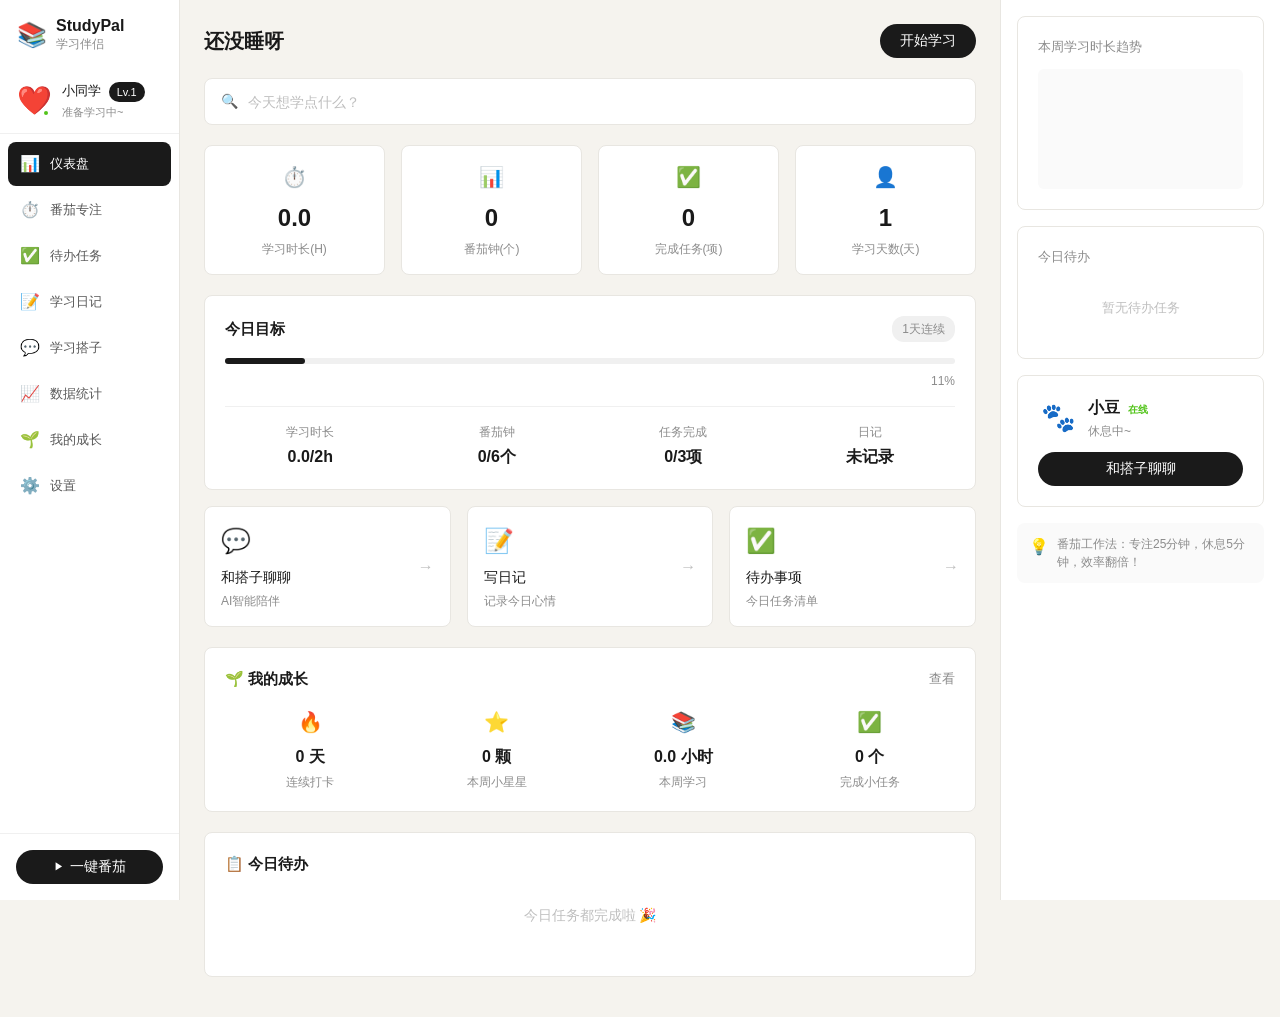
==== templates/dashboard.html @ 7e9a062b "feat(前端): 倒计时改为习惯养成（连续打卡 + 本周星星） 按用户决定移除"目标/倒计时"概念，把仪表盘与考研目标页改为成长页。  仪表盘 - 导航"考研目标" -> "我的成长"（sectio" ====
<!DOCTYPE html>
<html lang="zh-CN">
<head>
    <meta charset="UTF-8">
    <meta name="viewport" content="width=device-width, initial-scale=1.0">
    <title>StudyPal</title>
    <link rel="stylesheet" href="/static/css/dashboard.css">
</head>
<body>
    <!-- ==================== 左侧导航栏 ==================== -->
    <aside class="sidebar">
        <!-- Logo -->
        <div class="sidebar-header">
            <div class="logo">
                <div class="logo-icon">📚</div>
                <div class="logo-text">
                    <div class="logo-title">StudyPal</div>
                    <div class="logo-subtitle">学习伴侣</div>
                </div>
            </div>
        </div>

        <!-- 用户信息 -->
        <div class="user-info">
            <div class="user-avatar">
                <div class="user-avatar-img">❤️</div>
                <span class="status-dot"></span>
            </div>
            <div class="user-meta">
                <div class="user-name"><span id="sidebar-user-name">小同学</span> <span class="level-badge">Lv.1</span></div>
                <div class="user-status">准备学习中~</div>
            </div>
        </div>

        <!-- 导航菜单 -->
        <nav class="nav-menu">
            <a href="#dashboard" class="nav-item active" data-section="dashboard">
                <span class="nav-icon">📊</span>
                <span class="nav-text">仪表盘</span>
            </a>
            <a href="#pomodoro" class="nav-item" data-section="pomodoro">
                <span class="nav-icon">⏱️</span>
                <span class="nav-text">番茄专注</span>
            </a>
            <a href="#tasks" class="nav-item" data-section="tasks">
                <span class="nav-icon">✅</span>
                <span class="nav-text">待办任务</span>
            </a>
            <a href="#diary" class="nav-item" data-section="diary">
                <span class="nav-icon">📝</span>
                <span class="nav-text">学习日记</span>
            </a>
            <a href="#buddy" class="nav-item" data-section="buddy">
                <span class="nav-icon">💬</span>
                <span class="nav-text">学习搭子</span>
            </a>
            <a href="#statistics" class="nav-item" data-section="statistics">
                <span class="nav-icon">📈</span>
                <span class="nav-text">数据统计</span>
            </a>
            <a href="#growth" class="nav-item" data-section="growth">
                <span class="nav-icon">🌱</span>
                <span class="nav-text">我的成长</span>
            </a>
            <a href="#settings" class="nav-item" data-section="settings">
                <span class="nav-icon">⚙️</span>
                <span class="nav-text">设置</span>
            </a>
        </nav>

        <!-- 底部按钮 -->
        <div class="sidebar-footer">
            <button class="btn-primary btn-full">
                <span class="play-icon">▶</span>
                一键番茄
            </button>
        </div>
    </aside>

    <!-- ==================== 右侧边栏 ==================== -->
    <aside class="right-sidebar">
        <!-- 默认边栏：首页 -->
        <div class="rs-default" id="rs-default">
            <div class="card">
                <div class="card-title">本周学习时长趋势</div>
                <div class="chart-placeholder">
                    <div class="empty-chart"></div>
                </div>
            </div>

            <div class="card">
                <div class="card-title">今日待办</div>
                <div class="empty-state" id="rs-todo-list">暂无待办任务</div>
            </div>

            <div class="card buddy-card">
                <div class="buddy-header">
                    <div class="buddy-avatar">🐾</div>
                    <div class="buddy-info">
                        <div class="buddy-name">小豆 <span class="online-badge">在线</span></div>
                        <div class="buddy-status">休息中~</div>
                    </div>
                </div>
                <button class="btn-primary btn-full">和搭子聊聊</button>
            </div>

            <div class="card tip-card">
                <div class="tip-content">
                    <span class="tip-icon">💡</span>
                    <span class="tip-text">番茄工作法：专注25分钟，休息5分钟，效率翻倍！</span>
                </div>
            </div>
        </div>

        <!-- 我的成长边栏 -->
        <div class="rs-growth hidden" id="rs-growth">
            <div class="card">
                <div class="card-title">连续打卡</div>
                <div class="countdown-big" id="rs-countdown-days">0</div>
                <div class="countdown-unit-big">天</div>
            </div>

            <div class="card">
                <div class="card-title">本周小星星</div>
                <div class="countdown-big" id="rs-week-stars">0</div>
                <div class="countdown-unit-big">颗</div>
            </div>

            <div class="card">
                <div class="sidebar-actions">
                    <button class="sidebar-btn" id="btn-theme-toggle">🌙 深色</button>
                    <button class="sidebar-btn" id="btn-sidebar-settings">⚙️ 设置</button>
                </div>
            </div>

            <div class="card">
                <div class="card-title">各科学习进度</div>
                <div class="empty-state" id="rs-exam-progress">暂无</div>
            </div>
        </div>
    </aside>

    <!-- ==================== 中间主内容区 ==================== -->
    <main class="main-content">

        <!-- ---- 仪表盘页 ---- -->
        <div class="page-section hidden" id="section-dashboard">
            <div class="page-header">
                <div>
                    <div class="greeting" id="greeting-text">你好</div>
                </div>
                <button class="btn-primary" id="btn-start-study">开始学习</button>
            </div>

            <div class="search-box">
                <span class="search-icon">🔍</span>
                <input type="text" placeholder="今天想学点什么？" id="search-input">
            </div>

            <div class="stats-row">
                <div class="stat-card">
                    <div class="stat-icon">⏱️</div>
                    <div class="stat-value" id="stat-hours">0.0</div>
                    <div class="stat-label">学习时长(H)</div>
                </div>
                <div class="stat-card">
                    <div class="stat-icon">📊</div>
                    <div class="stat-value" id="stat-pomodoros">0</div>
                    <div class="stat-label">番茄钟(个)</div>
                </div>
                <div class="stat-card">
                    <div class="stat-icon">✅</div>
                    <div class="stat-value" id="stat-tasks">0</div>
                    <div class="stat-label">完成任务(项)</div>
                </div>
                <div class="stat-card">
                    <div class="stat-icon">👤</div>
                    <div class="stat-value" id="stat-days">1</div>
                    <div class="stat-label">学习天数(天)</div>
                </div>
            </div>

            <div class="card">
                <div class="card-header">
                    <span class="card-header-title">今日目标</span>
                    <span class="streak-badge" id="streak-badge">1天连续</span>
                </div>
                <div class="progress-bar">
                    <div class="progress-fill" id="progress-fill" style="width: 11%"></div>
                </div>
                <div class="progress-text" id="progress-text">11%</div>
                <div class="goals-grid">
                    <div class="goal-item">
                        <div class="goal-label">学习时长</div>
                        <div class="goal-value" id="goal-hours">0.0/2h</div>
                    </div>
                    <div class="goal-item">
                        <div class="goal-label">番茄钟</div>
                        <div class="goal-value" id="goal-pomodoros">0/6个</div>
                    </div>
                    <div class="goal-item">
                        <div class="goal-label">任务完成</div>
                        <div class="goal-value" id="goal-tasks">0/3项</div>
                    </div>
                    <div class="goal-item">
                        <div class="goal-label">日记</div>
                        <div class="goal-value" id="goal-diary">未记录</div>
                    </div>
                </div>
            </div>

            <div class="quick-actions">
                <div class="quick-card" data-section="buddy">
                    <div class="quick-icon">💬</div>
                    <div class="quick-title">和搭子聊聊</div>
                    <div class="quick-desc">AI智能陪伴</div>
                    <span class="quick-arrow">→</span>
                </div>
                <div class="quick-card" data-section="diary">
                    <div class="quick-icon">📝</div>
                    <div class="quick-title">写日记</div>
                    <div class="quick-desc">记录今日心情</div>
                    <span class="quick-arrow">→</span>
                </div>
                <div class="quick-card" data-section="tasks">
                    <div class="quick-icon">✅</div>
                    <div class="quick-title">待办事项</div>
                    <div class="quick-desc">今日任务清单</div>
                    <span class="quick-arrow">→</span>
                </div>
            </div>

            <div class="card growth-preview">
                <div class="card-header">
                    <span class="card-header-title">🌱 我的成长</span>
                    <button class="btn-text" data-section="growth">查看</button>
                </div>
                <div class="growth-stats">
                    <div class="exam-stat">
                        <div class="exam-stat-icon">🔥</div>
                        <div class="exam-stat-value" id="exam-school">0 天</div>
                        <div class="exam-stat-label">连续打卡</div>
                    </div>
                    <div class="exam-stat">
                        <div class="exam-stat-icon">⭐</div>
                        <div class="exam-stat-value" id="exam-major">0 颗</div>
                        <div class="exam-stat-label">本周小星星</div>
                    </div>
                    <div class="exam-stat">
                        <div class="exam-stat-icon">📚</div>
                        <div class="exam-stat-value" id="exam-score">0 小时</div>
                        <div class="exam-stat-label">本周学习</div>
                    </div>
                    <div class="exam-stat">
                        <div class="exam-stat-icon">✅</div>
                        <div class="exam-stat-value" id="exam-days">0 个</div>
                        <div class="exam-stat-label">完成小任务</div>
                    </div>
                </div>
            </div>

            <div class="card">
                <div class="card-header-title">📋 今日待办</div>
                <div class="todo-empty" id="dashboard-todo-list">今日任务都完成啦 🎉</div>
            </div>
        </div>

        <!-- ---- 我的成长页 ---- -->
        <div class="page-section hidden" id="section-growth">
            <div class="page-header">
                <div class="page-title">
                    <span class="title-icon">🌱</span>
                    <span>我的成长</span>
                </div>
                <button class="btn-primary" id="btn-add-subject">+ 添加科目</button>
            </div>

            <div class="exam-countdown-card">
                <div class="countdown-label">🔥 连续打卡</div>
                <div class="countdown-number" id="growth-streak">0</div>
                <div class="countdown-unit">天</div>
                <div class="countdown-date" id="growth-encourage">每天来学一点，就很了不起啦</div>
            </div>

            <div class="two-column">
                <div class="card">
                    <div class="card-header-title">📋 各科学习进度</div>
                    <div class="empty-state-large" id="subject-progress-list">暂无科目数据</div>
                </div>

                <div class="card">
                    <div class="card-header-title">⭐ 本周小星星</div>
                    <div class="empty-state-large" id="week-stars-grid">还没有点亮星星，今天开始吧</div>
                    <div class="score-target">
                        <div id="week-stars-total">本周共 0 颗</div>
                        <div class="score-diff">完成一个任务点亮 <span class="highlight">一颗星</span></div>
                    </div>
                </div>
            </div>

            <div class="card">
                <div class="card-header-title">📅 我的足迹</div>
                <div class="timeline-list" id="timeline-list">
                    <div class="timeline-item">
                        <div class="timeline-name">还没有记录，今天就是第一天</div>
                        <div class="timeline-badge">现在</div>
                        <div class="timeline-date">--</div>
                    </div>
                </div>
            </div>
        </div>

        <!-- ---- 番茄钟页 ---- -->
        <div class="page-section hidden" id="section-pomodoro">
            <div class="page-header">
                <div class="page-title">
                    <span class="title-icon">⏱️</span>
                    <span>番茄专注</span>
                </div>
            </div>
            <div class="pomo-center">
                <div class="pomo-ring-wrap">
                    <svg class="pomo-ring" width="200" height="200" viewBox="0 0 200 200">
                        <circle cx="100" cy="100" r="90" fill="none" stroke-width="10" class="pomo-ring-bg"/>
                        <circle cx="100" cy="100" r="90" fill="none" stroke-width="10" stroke-linecap="round" class="pomo-ring-fill" id="pomo-ring-fill"
                            stroke-dasharray="565.48" stroke-dashoffset="0"/>
                    </svg>
                    <div class="pomo-time-display">
                        <div class="pomo-time" id="pomo-time">25:00</div>
                        <div class="pomo-status" id="pomo-status">准备开始</div>
                    </div>
                </div>
                <div class="pomo-controls">
                    <button class="btn-primary btn-lg" id="btn-pomo-toggle">开始</button>
                    <button class="btn-ghost btn-lg" id="btn-pomo-reset">重置</button>
                </div>
                <div class="pomo-config">
                    <label>专注时长(分钟): <span id="pomo-duration-text">25</span></label>
                    <input type="range" min="5" max="60" step="5" value="25" id="pomo-duration-input">
                </div>
            </div>
            <div class="card">
                <div class="card-header-title">📋 今日完成记录</div>
                <div class="empty-state" id="pomo-history">暂无完成记录</div>
            </div>
        </div>

        <!-- ---- 待办任务页 ---- -->
        <div class="page-section hidden" id="section-tasks">
            <div class="page-header">
                <div class="page-title">
                    <span class="title-icon">✅</span>
                    <span>待办任务</span>
                </div>
                <div class="badge-row">
                    <span class="tag" id="tasks-pending-count">0 待完成</span>
                    <span class="tag" id="tasks-completed-count">0 已完成</span>
                </div>
            </div>
            <div class="add-task-bar card">
                <input type="text" id="new-task-input" placeholder="添加新任务..." class="task-input">
                <button class="btn-primary" id="btn-add-task">添加</button>
            </div>
            <div class="task-filter-tabs" id="task-filter-tabs">
                <button class="filter-tab active" data-filter="all">全部</button>
                <button class="filter-tab" data-filter="pending">待完成</button>
                <button class="filter-tab" data-filter="completed">已完成</button>
            </div>
            <div class="task-list" id="task-list">
                <div class="empty-state">暂无任务</div>
            </div>
        </div>

        <!-- ---- 学习日记页 ---- -->
        <div class="page-section hidden" id="section-diary">
            <div class="page-header">
                <div class="page-title">
                    <span class="title-icon">📝</span>
                    <span>学习日记</span>
                </div>
                <div class="diary-actions">
                    <button class="btn-ghost" id="btn-diary-history">📋 历史记录</button>
                    <button class="btn-primary" id="btn-save-diary">保存日记</button>
                </div>
            </div>
            <div class="diary-editor card">
                <input type="text" class="diary-title-input" id="diary-title" placeholder="给今天的日记起个标题..." maxlength="100">
                <div class="diary-content" id="diary-content" contenteditable="true" placeholder="今天发生了什么？记录下你的学习收获..."></div>
                <div class="diary-toolbar">
                    <div class="mood-selector">
                        <span class="mood-label">今日心情:</span>
                        <button class="mood-btn selected" data-mood="great">😊</button>
                        <button class="mood-btn" data-mood="good">😄</button>
                        <button class="mood-btn" data-mood="okay">😐</button>
                        <button class="mood-btn" data-mood="bad">😢</button>
                        <button class="mood-btn" data-mood="terrible">😭</button>
                    </div>
                    <div class="diary-word-count" id="diary-word-count">0 字</div>
                </div>
            </div>
            <div class="diary-tags-bar">
                <input type="text" class="tag-input" id="tag-input" placeholder="添加标签，回车确认..." maxlength="12">
                <div class="tag-list" id="tag-list"></div>
            </div>
        </div>

        <!-- ---- 学习搭子页 ---- -->
        <div class="page-section hidden" id="section-buddy">
            <div class="buddy-layout">
                <!-- 左侧：对话管理 -->
                <aside class="buddy-left-sidebar">
                    <button class="btn-new-conversation" id="btn-new-conversation"><span>+</span> 新对话</button>
                    <div class="conversation-list" id="buddy-history-list">
                        <div class="history-empty">加载中...</div>
                    </div>
                </aside>

                <!-- 中间：聊天区 -->
                <main class="buddy-chat-main">
                    <!-- 头部 -->
                    <div class="chat-header">
                        <div class="chat-header-left">
                            <div class="buddy-avatar-emoji" id="chat-buddy-avatar" style="background:#FFD93D;">🌸</div>
                            <div class="buddy-header-info">
                                <div class="buddy-header-name">
                                    <span id="chat-buddy-name">小豆</span>
                                    <span class="buddy-level-badge">Lv.1</span>
                                </div>
                                <div class="buddy-header-status">
                                    <span class="status-dot online"></span>
                                    <span id="chat-buddy-status">在线 · 温柔陪伴型</span>
                                </div>
                            </div>
                        </div>
                        <div class="chat-header-right">
                            <button class="header-btn" title="历史记录" id="btn-chat-history">📋</button>
                        </div>
                    </div>

                    <!-- 亲密度条 -->
                    <div class="intimacy-bar">
                        <div class="intimacy-info">
                            <span class="intimacy-label">亲密度</span>
                            <span class="intimacy-value">Lv.1</span>
                        </div>
                        <div class="intimacy-progress">
                            <div class="intimacy-fill" id="intimacy-fill" style="width:0%"></div>
                        </div>
                    </div>

                    <!-- 消息区域 -->
                    <div class="messages-container" id="buddy-messages">
                        <div class="message message-buddy">
                            <div class="message-avatar-emoji" style="background:#FFD93D;">🌸</div>
                            <div class="message-content">
                                <div class="message-author">小豆</div>
                                <div class="message-bubble">嗨！我是小豆，你的学习搭子~ 🌟 有什么想聊的吗？</div>
                                <div class="message-time">现在</div>
                            </div>
                        </div>
                    </div>

                    <!-- 快捷操作栏（只保留知识点讲解入口，其他移到右侧栏） -->
                    <div class="quick-actions-bar">
                        <button class="quick-chip" id="btn-open-explain-panel">📘 知识点讲解</button>
                    </div>

                    <!-- 输入区域 -->
                    <div class="input-area">
                        <div class="input-toolbar">
                            <button class="input-tool" title="表情">😊</button>
                            <button class="input-tool" title="图片">🖼️</button>
                        </div>
                        <div class="input-row">
                            <textarea placeholder="和搭子聊聊，或输入知识点让搭子讲解..." id="buddy-input" rows="1"></textarea>
                            <button class="btn-send" id="btn-send-message">
                                <svg width="18" height="18" viewBox="0 0 24 24" fill="none" stroke="currentColor" stroke-width="2.5"><line x1="22" y1="2" x2="11" y2="13"></line><polygon points="22 2 15 22 11 13 2 9 22 2"></polygon></svg>
                            </button>
                        </div>
                        <div class="input-hint-row">按 Enter 发送 · Shift + Enter 换行</div>
                    </div>

                    <!-- 知识点讲解区（搭子专属加载动画 + 游戏 + 讲解） -->
                    <div class="buddy-explain-section hidden" id="buddy-explain-section">
                        <div class="explain-section-header">
                            <span class="explain-section-title">📘 知识点讲解</span>
                            <button class="header-btn" id="btn-close-explain" title="关闭">✕</button>
                        </div>
                        <div class="explain-input-row">
                            <input type="text" id="explain-topic-input" placeholder="输入知识点，例如：一元二次方程求根公式" maxlength="200">
                            <button class="btn-primary" id="btn-start-explain">开始讲解</button>
                        </div>

                        <!-- 加载区 -->
                        <div class="explain-loading hidden" id="explain-loading">
                            <div class="buddy-loader" id="buddy-loader-icon">
                                <span class="buddy-loader-emoji" id="buddy-loader-emoji">🌸</span>
                            </div>
                            <div class="buddy-loader-text" id="buddy-loader-text">小豆正在浇灌知识花园...</div>
                        </div>

                        <!-- 结果区 -->
                        <div class="explain-result hidden" id="explain-result">
                            <div class="explain-game-card" id="explain-game-card">
                                <div class="explain-card-label">🎮 闯关游戏</div>
                                <div class="explain-card-content" id="explain-game-content"></div>
                            </div>
                            <div class="explain-text-card" id="explain-explain-card">
                                <div class="explain-card-label">📖 知识点讲解</div>
                                <div class="explain-card-content" id="explain-explain-content"></div>
                            </div>
                            <div class="explain-meta" id="explain-meta"></div>
                        </div>
                    </div>
                </main>

                <!-- 右侧：搭子侧栏（新顺序：状态 → 讲解模式 → 快捷功能 → 我的搭子 → 今日统计） -->
                <aside class="buddy-right-sidebar">

                    <!-- 1. 当前搭子状态卡 -->
                    <div class="card buddy-status-card">
                        <div class="buddy-status-header">
                            <div class="buddy-status-avatar" id="profile-avatar" style="background:#FFD93D;">🌸</div>
                            <div class="buddy-status-info">
                                <div class="buddy-status-name" id="profile-name">小豆</div>
                                <div class="buddy-status-type" id="profile-type">温柔陪伴型</div>
                                <div class="buddy-status-level">Lv.<span id="profile-level">1</span></div>
                            </div>
                        </div>
                        <div class="buddy-intimacy-bar">
                            <div class="intimacy-label">亲密度</div>
                            <div class="intimacy-progress">
                                <div class="intimacy-fill" id="intimacy-fill" style="width: 20%"></div>
                            </div>
                            <div class="intimacy-level">Lv.<span id="intimacy-level">1</span></div>
                        </div>
                        <div class="buddy-status-badge" id="buddy-status-badge">在线</div>
                    </div>

                    <!-- 2. 讲解模式选择 -->
                    <div class="card explain-mode-card">
                        <div class="card-title">🎮 讲解模式</div>
                        <div class="mode-list">
                            <label class="mode-item">
                                <input type="radio" name="explain-mode" value="auto" checked>
                                <div class="mode-info">
                                    <div class="mode-name">🧠 智能适配</div>
                                    <div class="mode-desc">搭子自动选择最佳方式</div>
                                </div>
                            </label>
                            <label class="mode-item">
                                <input type="radio" name="explain-mode" value="game">
                                <div class="mode-info">
                                    <div class="mode-name">🎮 冒险探索</div>
                                    <div class="mode-desc">游戏化讲解，趣味学习</div>
                                </div>
                            </label>
                            <label class="mode-item">
                                <input type="radio" name="explain-mode" value="speed">
                                <div class="mode-info">
                                    <div class="mode-name">📖 学霸速读</div>
                                    <div class="mode-desc">直接讲解，高效获取</div>
                                </div>
                            </label>
                        </div>
                    </div>

                    <!-- 3. 快捷功能 -->
                    <div class="card quick-actions-card">
                        <div class="card-title">🎯 快捷功能</div>
                        <div class="quick-actions-grid">
                            <button class="quick-action-btn" data-prompt="请帮我讲解一个知识点" data-request-type="topic">
                                <span class="qa-icon">📖</span>
                                <span class="qa-text">知识点讲解</span>
                            </button>
                            <button class="quick-action-btn" data-prompt="请帮我制定学习计划" data-request-type="plan">
                                <span class="qa-icon">🎯</span>
                                <span class="qa-text">学习计划</span>
                            </button>
                            <button class="quick-action-btn" data-prompt="请帮我推荐学习方法" data-request-type="method">
                                <span class="qa-icon">💡</span>
                                <span class="qa-text">学习方法</span>
                            </button>
                            <button class="quick-action-btn" data-prompt="请生成学习报告" data-request-type="topic">
                                <span class="qa-icon">📊</span>
                                <span class="qa-text">学习报告</span>
                            </button>
                        </div>
                    </div>

                    <!-- 4. 我的搭子列表 -->
                    <div class="card my-buddies-card">
                        <div class="card-title">👥 我的搭子</div>
                        <div class="my-buddies-list" id="buddy-roster">
                            <div class="my-buddy-item active" data-buddy="xiaodou">
                                <div class="my-buddy-avatar" style="background:#FFD93D;">🌸</div>
                                <div class="my-buddy-info">
                                    <div class="my-buddy-name">小豆</div>
                                    <div class="my-buddy-level">Lv.1</div>
                                </div>
                            </div>
                            <div class="my-buddy-item" data-buddy="aran">
                                <div class="my-buddy-avatar" style="background:#FF6B6B;">🔥</div>
                                <div class="my-buddy-info">
                                    <div class="my-buddy-name">阿燃</div>
                                    <div class="my-buddy-level">Lv.1</div>
                                </div>
                            </div>
                            <div class="my-buddy-item" data-buddy="xuejie">
                                <div class="my-buddy-avatar" style="background:#4D96FF;">📚</div>
                                <div class="my-buddy-info">
                                    <div class="my-buddy-name">小老师</div>
                                    <div class="my-buddy-level">Lv.1</div>
                                </div>
                            </div>
                            <div class="my-buddy-item" data-buddy="xiaoye">
                                <div class="my-buddy-avatar" style="background:#C9B1FF;">🌙</div>
                                <div class="my-buddy-info">
                                    <div class="my-buddy-name">小夜</div>
                                    <div class="my-buddy-level">Lv.1</div>
                                </div>
                            </div>
                            <div class="my-buddy-item" data-buddy="xj">
                                <div class="my-buddy-avatar" style="background:#FFD93D;">🎭</div>
                                <div class="my-buddy-info">
                                    <div class="my-buddy-name">戏精</div>
                                    <div class="my-buddy-level">Lv.1</div>
                                </div>
                            </div>
                            <div class="my-buddy-item" data-buddy="azheng">
                                <div class="my-buddy-avatar" style="background:#6C7A89;">🤖</div>
                                <div class="my-buddy-info">
                                    <div class="my-buddy-name">阿正</div>
                                    <div class="my-buddy-level">Lv.1</div>
                                </div>
                            </div>
                        </div>
                        <button class="btn-create-buddy" id="btn-open-buddy-designer-settings">+ 创建新搭子</button>
                    </div>

                    <!-- 5. 今日统计 -->
                    <div class="card today-stats-card">
                        <div class="card-title">📊 今日学习</div>
                        <div class="stats-grid">
                            <div class="stat-item">
                                <div class="stat-value" id="stat-hours">0h</div>
                                <div class="stat-label">陪伴时长</div>
                            </div>
                            <div class="stat-item">
                                <div class="stat-value" id="stat-chats">0</div>
                                <div class="stat-label">对话次数</div>
                            </div>
                            <div class="stat-item">
                                <div class="stat-value" id="stat-knowledge">0</div>
                                <div class="stat-label">知识点</div>
                            </div>
                        </div>
                    </div>
                </aside>
            </div>
        </div>

        <!-- ---- 数据统计页 ---- -->
        <div class="page-section hidden" id="section-statistics">
            <div class="page-header">
                <div class="page-title">
                    <span class="title-icon">📈</span>
                    <span>数据统计</span>
                </div>
            </div>
            <div class="stats-row">
                <div class="stat-card">
                    <div class="stat-icon">⏱️</div>
                    <div class="stat-value" id="stats-hours">0.0</div>
                    <div class="stat-label">本周学习(h)</div>
                </div>
                <div class="stat-card">
                    <div class="stat-icon">🔥</div>
                    <div class="stat-value" id="stats-streak">0</div>
                    <div class="stat-label">连续学习(天)</div>
                </div>
                <div class="stat-card">
                    <div class="stat-icon">🎯</div>
                    <div class="stat-value" id="stats-total-pomo">0</div>
                    <div class="stat-label">番茄钟总数(个)</div>
                </div>
                <div class="stat-card">
                    <div class="stat-icon">📊</div>
                    <div class="stat-value" id="stats-completion">0%</div>
                    <div class="stat-label">任务完成率</div>
                </div>
            </div>
            <div class="card">
                <div class="card-header-title">📈 本周学习时长趋势</div>
                <div class="empty-chart" id="stats-line-chart"></div>
            </div>
        </div>

        <!-- ---- 设置页 ---- -->
        <div class="page-section hidden" id="section-settings">
            <div class="page-header">
                <h1 class="page-title">⚙️ 设置</h1>
            </div>

            <!-- 用户设置 -->
            <div class="card">
                <div class="card-header-title">用户设置</div>
                <div class="settings-list">
                    <div class="setting-item">
                        <span>每日学习目标（小时）</span>
                        <input type="number" id="settings-hours-target" value="2" min="0.5" max="12" step="0.5">
                    </div>
                    <div class="setting-item">
                        <span>每日番茄目标（个）</span>
                        <input type="number" id="settings-pomo-target" value="6" min="1" max="20">
                    </div>
                    <div class="setting-item">
                        <span>番茄专注时长（分钟）</span>
                        <select id="settings-pomo-duration">
                            <option value="25">25 分钟</option>
                            <option value="30">30 分钟</option>
                            <option value="45">45 分钟</option>
                            <option value="60">60 分钟</option>
                        </select>
                    </div>
                    <button class="btn-primary mt-4" id="btn-save-settings">保存设置</button>
                </div>
            </div>

            <!-- 搭子设计器 -->
            <div class="card">
                <div class="card-header">
                    <span class="card-header-title">🎨 搭子设计器</span>
                    <button class="btn-primary btn-sm" id="btn-open-buddy-designer">+ 创建新搭子</button>
                </div>
                <div class="buddy-designer-list" id="buddy-designer-list">
                    <div class="designer-buddy-item" data-buddy="xiaodou">
                        <div class="designer-buddy-avatar" style="background:#FFD93D;">🌸</div>
                        <div class="designer-buddy-info">
                            <div class="designer-buddy-name">小豆</div>
                            <div class="designer-buddy-type">温柔陪伴型</div>
                            <div class="designer-buddy-desc">像朋友一样陪伴你学习，给你温暖的鼓励</div>
                        </div>
                    </div>
                    <div class="designer-buddy-item" data-buddy="aran">
                        <div class="designer-buddy-avatar" style="background:#FF6B35;">🔥</div>
                        <div class="designer-buddy-info">
                            <div class="designer-buddy-name">阿燃</div>
                            <div class="designer-buddy-type">热血激励型</div>
                            <div class="designer-buddy-desc">充满激情，用热血鼓舞你冲刺目标</div>
                        </div>
                    </div>
                    <div class="designer-buddy-item" data-buddy="xuejie">
                        <div class="designer-buddy-avatar" style="background:#4D96FF;">📚</div>
                        <div class="designer-buddy-info">
                            <div class="designer-buddy-name">小老师</div>
                            <div class="designer-buddy-type">耐心讲解型</div>
                            <div class="designer-buddy-desc">理性分析，给你最专业的学习建议</div>
                        </div>
                    </div>
                    <div class="designer-buddy-item" data-buddy="xiaoye">
                        <div class="designer-buddy-avatar" style="background:#C9B1FF;">🌙</div>
                        <div class="designer-buddy-info">
                            <div class="designer-buddy-name">小夜</div>
                            <div class="designer-buddy-type">安静倾听型</div>
                            <div class="designer-buddy-desc">在你疲惫时倾听，给你安静的陪伴</div>
                        </div>
                    </div>
                    <div class="designer-buddy-item" data-buddy="xj">
                        <div class="designer-buddy-avatar" style="background:#FFD93D;">🎭</div>
                        <div class="designer-buddy-info">
                            <div class="designer-buddy-name">戏精</div>
                            <div class="designer-buddy-type">幽默搞怪型</div>
                            <div class="designer-buddy-desc">段子手在线，笑着笑着就把知识学了</div>
                        </div>
                    </div>
                    <div class="designer-buddy-item" data-buddy="azheng">
                        <div class="designer-buddy-avatar" style="background:#6C7A89;">🤖</div>
                        <div class="designer-buddy-info">
                            <div class="designer-buddy-name">阿正</div>
                            <div class="designer-buddy-type">理性分析型</div>
                            <div class="designer-buddy-desc">用数据说话，帮你理清思路、追求效率</div>
                        </div>
                    </div>
                </div>
            </div>

            <!-- AI配置 -->
            <div class="card">
                <div class="card-header-title">🤖 AI配置</div>
                <div class="ai-config-form">
                    <select id="ai-preset-select" style="display:none;" aria-hidden="true">
                        <option value="">加载中...</option>
                    </select>
                    <div class="ai-config-hint">手动填入智谱开放平台的 API 信息即可使用。</div>
                    <div class="setting-item">
                        <span>API 地址</span>
                        <input type="text" id="ai-base-url" placeholder="如 https://open.bigmodel.cn/api/paas/v4/" value="https://open.bigmodel.cn/api/paas/v4">
                    </div>
                    <div class="setting-item">
                        <span>API 密钥</span>
                        <input type="password" id="ai-api-key" placeholder="格式：sk-xxxxxxxxxxxxxxxx">
                    </div>
                    <div class="setting-item">
                        <span>模型名称</span>
                        <input type="text" id="ai-model-name" placeholder="如 glm-4-flash / gpt-4o-mini" value="glm-4-flash">
                    </div>
                    <div class="ai-config-actions">
                        <button class="btn-secondary" id="btn-test-ai">测试连接</button>
                        <button class="btn-primary" id="btn-save-ai">保存配置</button>
                    </div>
                </div>
            </div>

            <!-- 账户状态 -->
            <div class="card" id="account-status-card">
                <div class="card-header-title">🔐 账户状态</div>
                <div class="account-status-row" id="account-status-row">
                    <div class="account-status-info">
                        <div class="account-username" id="account-username">未登录</div>
                        <div class="account-status-text" id="account-status-text">当前为游客模式，AI 配置仅保存在本浏览器</div>
                    </div>
                    <div class="account-status-actions">
                        <button type="button" id="relogin-btn" class="btn-primary" style="display: inline-block;">登录 / 注册</button>
                        <button type="button" id="logout-btn" class="btn-secondary" style="display: none;">退出登录</button>
                    </div>
                </div>
            </div>

            <!-- 关于 -->
            <div class="card">
                <div class="card-header-title">关于</div>
                <div class="about-info">
                    <div class="about-logo">StudyPal</div>
                    <div class="about-version">版本 1.0.0</div>
                    <div class="about-desc">你的私人 AI 学习搭子 + 一站式学习管理工具</div>
                </div>
            </div>
        </div>

        <!-- 搭子设计器弹窗 -->
        <div class="modal hidden" id="buddy-designer-modal">
            <div class="modal-content">
                <div class="modal-header">
                    <h3 id="modal-title">创建新搭子</h3>
                    <button class="btn-close" id="btn-close-modal">&times;</button>
                </div>
                <div class="modal-body">
                    <div class="form-group">
                        <label>头像</label>
                        <div class="avatar-selector" id="avatar-selector">
                            <div class="avatar-option selected" data-emoji="🌸" data-bg="#FFD93D">🌸</div>
                            <div class="avatar-option" data-emoji="🔥" data-bg="#FF6B35">🔥</div>
                            <div class="avatar-option" data-emoji="📚" data-bg="#4D96FF">📚</div>
                            <div class="avatar-option" data-emoji="🌙" data-bg="#C9B1FF">🌙</div>
                            <div class="avatar-option" data-emoji="🎯" data-bg="#6BCB77">🎯</div>
                            <div class="avatar-option" data-emoji="💡" data-bg="#88E0EF">💡</div>
                            <div class="avatar-option" data-emoji="🎨" data-bg="#FFB085">🎨</div>
                            <div class="avatar-option" data-emoji="🔮" data-bg="#FF6B9D">🔮</div>
                        </div>
                    </div>
                    <div class="form-group">
                        <label>名字</label>
                        <input type="text" id="bd-name" placeholder="给搭子起个名字" maxlength="10">
                    </div>
                    <div class="form-group">
                        <label>性格类型</label>
                        <select id="bd-personality">
                            <option value="warm">温暖陪伴型</option>
                            <option value="passionate">热血激励型</option>
                            <option value="rational">理性分析型</option>
                            <option value="listener">安静倾听型</option>
                            <option value="humor">幽默风趣型</option>
                            <option value="analyst">耐心讲解型</option>
                        </select>
                    </div>
                    <div class="form-group">
                        <label>说话风格描述</label>
                        <textarea id="bd-desc" placeholder="描述这个搭子的说话风格，比如：温柔、鼓励、像大姐姐一样..." rows="2"></textarea>
                    </div>
                    <div class="form-group">
                        <label>专属开场白</label>
                        <input type="text" id="bd-greeting" placeholder="嗨！我是你的学习搭子...">
                    </div>
                </div>
                <div class="modal-footer">
                    <button class="btn-secondary" id="btn-cancel-buddy">取消</button>
                    <button class="btn-primary" id="btn-save-buddy">保存搭子</button>
                </div>
            </div>
        </div>

    </main>

    <script src="/static/js/dashboard.js"></script>
</body>
</html>
---- static/css/dashboard.css ----
﻿/* ==================== 全局重置 ==================== */
* { margin: 0; padding: 0; box-sizing: border-box; }

body {
  font-family: -apple-system, BlinkMacSystemFont, "Segoe UI", Roboto, "Helvetica Neue", sans-serif;
  background: #F5F3EE;
  color: #1A1A1A;
  font-size: 14px;
  line-height: 1.5;
  min-height: 100vh;
}

::-webkit-scrollbar { width: 6px; }
::-webkit-scrollbar-track { background: transparent; }
::-webkit-scrollbar-thumb { background: #D9D9D9; border-radius: 3px; }

.card {
  background: #FFFFFF;
  border: 1px solid #E8E6E1;
  border-radius: 8px;
  padding: 20px;
  margin-bottom: 16px;
}

.btn-primary {
  background: #1A1A1A;
  color: #FFFFFF;
  border: none;
  border-radius: 20px;
  padding: 8px 20px;
  font-size: 14px;
  cursor: pointer;
  transition: background 0.2s;
  display: inline-flex;
  align-items: center;
  gap: 6px;
}
.btn-primary:hover { background: #333333; }

.btn-ghost {
  background: transparent;
  color: #595959;
  border: 1px solid #E8E6E1;
  border-radius: 20px;
  padding: 8px 20px;
  font-size: 14px;
  cursor: pointer;
  transition: all 0.2s;
}
.btn-ghost:hover { background: #F5F5F5; color: #1A1A1A; }

.btn-sm { padding: 4px 12px; font-size: 12px; }
.btn-lg { padding: 12px 32px; font-size: 16px; }
.btn-full { width: 100%; justify-content: center; }

.btn-text {
  background: none;
  border: none;
  color: #8C8C8C;
  font-size: 13px;
  cursor: pointer;
}
.btn-text:hover { color: #1A1A1A; }

.tag {
  display: inline-block;
  padding: 2px 8px;
  border-radius: 4px;
  font-size: 12px;
  background: #F5F5F5;
  color: #8C8C8C;
}

.badge-row { display: flex; gap: 8px; align-items: center; }

/* ==================== 左侧导航栏 ==================== */
.sidebar {
  position: fixed;
  left: 0; top: 0;
  width: 180px;
  height: 100vh;
  background: #FFFFFF;
  border-right: 1px solid #E8E6E1;
  display: flex;
  flex-direction: column;
  z-index: 100;
  overflow-y: auto;
}

.sidebar-header { padding: 16px; }

.logo { display: flex; align-items: center; gap: 8px; }
.logo-icon { font-size: 24px; width: 32px; height: 32px; display: flex; align-items: center; justify-content: center; }
.logo-title { font-size: 16px; font-weight: 600; color: #1A1A1A; line-height: 1.2; }
.logo-subtitle { font-size: 12px; color: #8C8C8C; }

.user-info {
  padding: 12px 16px;
  display: flex;
  align-items: center;
  gap: 10px;
  border-bottom: 1px solid #F0F0F0;
  margin-bottom: 8px;
}

.user-avatar { position: relative; width: 36px; height: 36px; flex-shrink: 0; }
.user-avatar-img { font-size: 28px; line-height: 36px; text-align: center; }
.status-dot {
  position: absolute; bottom: 2px; right: 2px;
  width: 8px; height: 8px;
  background: #52C41A; border: 2px solid #FFFFFF; border-radius: 50%;
}

.user-meta { overflow: hidden; }
.user-name { font-size: 13px; font-weight: 500; white-space: nowrap; overflow: hidden; text-overflow: ellipsis; }
.level-badge {
  display: inline-block; background: #1A1A1A; color: #FFFFFF;
  font-size: 10px; padding: 1px 4px; border-radius: 3px; margin-left: 4px; vertical-align: middle;
}
.user-status { font-size: 11px; color: #8C8C8C; margin-top: 2px; }

.nav-menu { flex: 1; padding: 0 8px; }

.nav-item {
  display: flex; align-items: center; gap: 10px;
  padding: 10px 12px; border-radius: 8px;
  color: #595959; text-decoration: none; font-size: 13px;
  transition: all 0.2s; margin-bottom: 2px; cursor: pointer;
}
.nav-item:hover { background: #F5F5F5; color: #1A1A1A; }
.nav-item.active { background: #1A1A1A; color: #FFFFFF; }

.nav-icon { font-size: 16px; width: 20px; text-align: center; flex-shrink: 0; }
.nav-text { overflow: hidden; text-overflow: ellipsis; white-space: nowrap; }
.sidebar-footer { padding: 16px; border-top: 1px solid #F0F0F0; }
.play-icon { font-size: 10px; }

/* ==================== 右侧边栏 ==================== */
.right-sidebar {
  position: fixed; right: 0; top: 0;
  width: 280px; height: 100vh;
  background: #FFFFFF; border-left: 1px solid #E8E6E1;
  padding: 16px; overflow-y: auto; z-index: 100;
}

.card-title { font-size: 13px; font-weight: 500; color: #8C8C8C; margin-bottom: 12px; }
.empty-chart {
  height: 120px; background: #FAFAFA; border-radius: 6px;
  display: flex; align-items: center; justify-content: center;
  color: #D9D9D9; font-size: 12px;
}
.empty-state { text-align: center; color: #BFBFBF; font-size: 13px; padding: 20px 0; }
.empty-state-large { text-align: center; color: #BFBFBF; font-size: 14px; padding: 60px 0; }

.buddy-card { text-align: center; }
.buddy-header { display: flex; align-items: center; gap: 10px; margin-bottom: 12px; }
.buddy-avatar { font-size: 28px; width: 40px; height: 40px; display: flex; align-items: center; justify-content: center; }
.buddy-info { text-align: left; }
.buddy-name { font-size: 14px; font-weight: 500; }
.online-badge { font-size: 10px; color: #52C41A; margin-left: 4px; }
.buddy-status { font-size: 12px; color: #8C8C8C; margin-top: 2px; }

.tip-card { background: #FAFAFA; border: none; padding: 12px; margin-bottom: 0; }
.tip-content { display: flex; gap: 8px; align-items: flex-start; }
.tip-icon { font-size: 16px; flex-shrink: 0; }
.tip-text { font-size: 12px; color: #8C8C8C; line-height: 1.5; }

.countdown-big { font-size: 48px; font-weight: 700; text-align: center; color: #1A1A1A; line-height: 1; }
.countdown-unit-big { text-align: center; font-size: 14px; color: #8C8C8C; margin-top: 4px; }

.sidebar-actions { display: flex; gap: 8px; }
.sidebar-btn {
  flex: 1; background: #FFFFFF; border: 1px solid #E8E6E1;
  border-radius: 8px; padding: 8px; font-size: 13px;
  cursor: pointer; text-align: center; transition: background 0.2s;
}
.sidebar-btn:hover { background: #F5F5F5; }

/* ==================== 主内容区 ==================== */
.main-content { margin-left: 180px; margin-right: 280px; padding: 24px; min-height: 100vh; }
.page-section { display: block; }

.page-header { display: flex; justify-content: space-between; align-items: center; margin-bottom: 20px; }
.greeting { font-size: 20px; font-weight: 600; }
.page-title { display: flex; align-items: center; gap: 8px; font-size: 18px; font-weight: 600; }
.title-icon { font-size: 20px; }

.search-box {
  background: #FFFFFF; border: 1px solid #E8E6E1; border-radius: 8px;
  padding: 12px 16px; display: flex; align-items: center; gap: 10px; margin-bottom: 20px;
}
.search-box input {
  border: none; outline: none; flex: 1; font-size: 14px;
  color: #1A1A1A; background: transparent;
}
.search-box input::placeholder { color: #BFBFBF; }

.stats-row { display: grid; grid-template-columns: repeat(4, 1fr); gap: 16px; margin-bottom: 20px; }
.stat-card {
  background: #FFFFFF; border: 1px solid #E8E6E1; border-radius: 8px;
  padding: 16px; text-align: center;
}
.stat-icon { font-size: 20px; margin-bottom: 8px; }
.stat-value { font-size: 24px; font-weight: 600; margin-bottom: 4px; }
.stat-label { font-size: 12px; color: #8C8C8C; }

.card-header { display: flex; justify-content: space-between; align-items: center; margin-bottom: 16px; }
.card-header-title { font-size: 15px; font-weight: 600; }

.streak-badge {
  background: #F0F0F0; color: #8C8C8C; font-size: 12px; padding: 4px 10px; border-radius: 12px;
}

.progress-bar { width: 100%; height: 6px; background: #F0F0F0; border-radius: 3px; margin-bottom: 8px; }
.progress-fill { height: 100%; background: #1A1A1A; border-radius: 3px; transition: width 0.3s; }
.progress-text { text-align: right; font-size: 12px; color: #8C8C8C; margin-bottom: 16px; }

.goals-grid { display: grid; grid-template-columns: repeat(4, 1fr); gap: 16px; border-top: 1px solid #F0F0F0; padding-top: 16px; }
.goal-item { text-align: center; }
.goal-label { font-size: 12px; color: #8C8C8C; margin-bottom: 4px; }
.goal-value { font-size: 16px; font-weight: 600; }

.quick-actions { display: grid; grid-template-columns: repeat(3, 1fr); gap: 16px; margin-bottom: 20px; }
.quick-card {
  background: #FFFFFF; border: 1px solid #E8E6E1; border-radius: 8px;
  padding: 16px; position: relative; cursor: pointer; transition: background 0.2s;
}
.quick-card:hover { background: #FAFAFA; }
.quick-icon { font-size: 24px; margin-bottom: 8px; }
.quick-title { font-size: 14px; font-weight: 500; margin-bottom: 4px; }
.quick-desc { font-size: 12px; color: #8C8C8C; }
.quick-arrow { position: absolute; right: 16px; top: 50%; transform: translateY(-50%); color: #BFBFBF; font-size: 16px; }

.growth-preview { margin-bottom: 20px; }
.growth-stats { display: grid; grid-template-columns: repeat(4, 1fr); gap: 16px; }
.exam-stat { text-align: center; }
.exam-stat-icon { font-size: 20px; margin-bottom: 8px; }
.exam-stat-value { font-size: 16px; font-weight: 600; margin-bottom: 4px; }
.exam-stat-label { font-size: 12px; color: #8C8C8C; }
.todo-empty { text-align: center; color: #BFBFBF; padding: 30px 0; font-size: 14px; }

/* ==================== 考研目标页 ==================== */
.exam-countdown-card {
  background: #1A1A1A; color: #FFFFFF; border-radius: 8px;
  padding: 32px; text-align: center; margin-bottom: 20px;
}
.countdown-label { font-size: 13px; color: #999999; margin-bottom: 8px; }
.countdown-number { font-size: 72px; font-weight: 700; line-height: 1; margin-bottom: 4px; }
.countdown-unit { font-size: 14px; color: #999999; margin-bottom: 16px; }
.countdown-date { font-size: 13px; color: #666666; border-top: 1px solid #333333; padding-top: 16px; }

.two-column { display: grid; grid-template-columns: 1fr 1fr; gap: 16px; margin-bottom: 20px; }
.score-target { margin-top: 16px; padding: 12px; background: #FAFAFA; border-radius: 6px; font-size: 13px; color: #8C8C8C; }
.score-diff { margin-top: 4px; }
.highlight { color: #FAAD14; font-weight: 500; }

.timeline-list { padding-top: 8px; }
.timeline-item { display: flex; align-items: center; gap: 16px; padding: 12px 0; border-bottom: 1px solid #F0F0F0; }
.timeline-item:last-child { border-bottom: none; }
.timeline-name { flex: 1; font-size: 14px; font-weight: 500; }
.timeline-badge { background: #F0F0F0; color: #8C8C8C; font-size: 12px; padding: 4px 12px; border-radius: 12px; }
.timeline-date { font-size: 13px; color: #8C8C8C; }

/* ==================== 番茄钟页 ==================== */
.pomo-center { display: flex; flex-direction: column; align-items: center; margin-bottom: 20px; }
.pomo-ring-wrap { position: relative; display: flex; align-items: center; justify-content: center; margin-bottom: 24px; }
.pomo-ring-bg { stroke: #F0F0F0; }
.pomo-ring-fill { stroke: #1A1A1A; transform: rotate(-90deg); transform-origin: center; transition: stroke-dashoffset 1s linear; }
.pomo-time-display { position: absolute; text-align: center; }
.pomo-time { font-size: 36px; font-weight: 700; font-variant-numeric: tabular-nums; }
.pomo-status { font-size: 13px; color: #8C8C8C; }
.pomo-controls { display: flex; gap: 12px; margin-bottom: 20px; }
.pomo-config { font-size: 13px; color: #8C8C8C; display: flex; align-items: center; gap: 8px; }
.pomo-config input[type="range"] { width: 120px; cursor: pointer; }

/* ==================== 待办任务页 ==================== */
.add-task-bar { display: flex; gap: 8px; padding: 12px; margin-bottom: 12px; }
.task-input {
  flex: 1; border: 1px solid #E8E6E1; border-radius: 8px;
  padding: 8px 12px; font-size: 14px; outline: none; background: #FAFAFA;
}
.task-input:focus { border-color: #1A1A1A; background: #FFFFFF; }

.task-filter-tabs { display: flex; gap: 4px; margin-bottom: 12px; }
.filter-tab {
  padding: 4px 12px; border-radius: 6px; font-size: 13px;
  cursor: pointer; border: none; background: transparent; color: #8C8C8C; transition: all 0.2s;
}
.filter-tab.active { background: #1A1A1A; color: #FFFFFF; }
.filter-tab:hover:not(.active) { background: #F5F5F5; color: #1A1A1A; }

.task-list { background: #FFFFFF; border: 1px solid #E8E6E1; border-radius: 8px; }
.task-item { display: flex; align-items: center; gap: 12px; padding: 12px 16px; border-bottom: 1px solid #F0F0F0; }
.task-item:last-child { border-bottom: none; }
.task-item.completed .task-text { text-decoration: line-through; color: #BFBBF; }
.task-checkbox {
  width: 18px; height: 18px; border-radius: 50%;
  border: 2px solid #D9D9D9; cursor: pointer; flex-shrink: 0;
  display: flex; align-items: center; justify-content: center; transition: all 0.2s;
}
.task-checkbox.checked { background: #1A1A1A; border-color: #1A1A1A; }
.task-text { flex: 1; font-size: 14px; }
.task-delete {
  background: none; border: none; cursor: pointer; color: #BFBFBF;
  font-size: 16px; padding: 2px 4px; opacity: 0; transition: opacity 0.2s;
}
.task-item:hover .task-delete { opacity: 1; }
.task-delete:hover { color: #FF4D4F; }

/* ==================== 学习日记页 ==================== */
.diary-actions { display: flex; gap: 8px; }
.diary-editor { padding: 16px; margin-bottom: 12px; }
.diary-title-input {
  width: 100%; border: none; outline: none; font-size: 16px;
  font-weight: 600; margin-bottom: 12px; padding: 4px 0; background: transparent;
}
.diary-title-input::placeholder { color: #BFBFBF; font-weight: 400; }
.diary-content {
  min-height: 240px; outline: none; font-size: 14px;
  line-height: 1.8; color: #1A1A1A; padding: 8px 0;
  border-bottom: 1px solid #F0F0F0; margin-bottom: 12px;
}
.diary-content:empty::before {
  content: attr(placeholder); color: #BFBFBF; pointer-events: none;
}
.diary-toolbar { display: flex; justify-content: space-between; align-items: center; }
.mood-selector { display: flex; align-items: center; gap: 6px; }
.mood-label { font-size: 13px; color: #8C8C8C; margin-right: 4px; }
.mood-btn {
  background: none; border: none; font-size: 22px; cursor: pointer;
  transition: transform 0.2s; padding: 2px; border-radius: 50%;
}
.mood-btn:hover { transform: scale(1.15); }
.mood-btn.selected { background: #F5F5F5; transform: scale(1.15); }
.diary-word-count { font-size: 12px; color: #BFBFBF; }
.diary-tags-bar {
  background: #FFFFFF; border: 1px solid #E8E6E1; border-radius: 8px;
  padding: 12px 16px;
}
.tag-input { width: 100%; border: none; outline: none; font-size: 13px; background: transparent; margin-bottom: 8px; }
.tag-input::placeholder { color: #BFBFBF; }
.tag-list { display: flex; flex-wrap: wrap; gap: 6px; }
.tag-chip {
  display: inline-flex; align-items: center; gap: 4px;
  padding: 2px 8px; border-radius: 4px; font-size: 12px; background: #F5F5F5; color: #595959;
}
.tag-chip .tag-remove { cursor: pointer; color: #BFBFBF; font-size: 14px; line-height: 1; }
.tag-chip .tag-remove:hover { color: #FF4D4F; }

/* ==================== 学习搭子页 ==================== */
.chat-card { padding: 0; display: flex; flex-direction: column; }
.chat-header { padding: 16px 20px; border-bottom: 1px solid #F0F0F0; }
.buddy-avatar-lg { font-size: 36px; }
.buddy-trait { font-size: 12px; color: #8C8C8C; margin-top: 2px; }
.chat-messages {
  flex: 1; padding: 20px; min-height: 320px; max-height: 400px;
  overflow-y: auto; display: flex; flex-direction: column; gap: 16px;
}
.chat-bubble { display: flex; gap: 10px; align-items: flex-start; }
.chat-bubble.user { flex-direction: row-reverse; }
.chat-avatar { font-size: 28px; flex-shrink: 0; }
.chat-content {
  background: #F5F5F5; border-radius: 12px; padding: 10px 14px;
  font-size: 14px; line-height: 1.6; max-width: 70%;
}
.chat-bubble.user .chat-content { background: #1A1A1A; color: #FFFFFF; }
.chat-quick-row { padding: 0 20px 12px; display: flex; flex-wrap: wrap; gap: 6px; }
.quick-reply {
  background: #F5F5F5; border: 1px solid #E8E6E1; border-radius: 16px;
  padding: 4px 12px; font-size: 12px; cursor: pointer; transition: all 0.2s; color: #595959;
}
.quick-reply:hover { background: #1A1A1A; color: #FFFFFF; border-color: #1A1A1A; }
.chat-input-bar { padding: 12px 20px; border-top: 1px solid #F0F0F0; display: flex; gap: 8px; }
.chat-input {
  flex: 1; border: 1px solid #E8E6E1; border-radius: 20px;
  padding: 8px 16px; font-size: 14px; outline: none;
}
.chat-input:focus { border-color: #1A1A1A; }
.chat-hint { padding: 0 20px 12px; font-size: 11px; color: #BFBFBF; }

/* ==================== 设置页 ==================== */
.settings-grid { display: grid; grid-template-columns: 1fr 1fr; gap: 16px; }
.buddy-role-section { padding: 8px 0; }
.current-buddy-row { display: flex; align-items: center; gap: 12px; }
.form-row { display: flex; flex-direction: column; gap: 6px; margin-bottom: 12px; }
.form-label { font-size: 13px; color: #595959; }
.form-input {
  border: 1px solid #E8E6E1; border-radius: 6px;
  padding: 8px 12px; font-size: 14px; outline: none; width: 100%;
}
.form-input:focus { border-color: #1A1A1A; }
.mt-4 { margin-top: 16px; }

/* ==================== 通用 ==================== */
.hidden { display: none !important; }

/* ==================== 响应式 ==================== */
@media (max-width: 1200px) {
  .right-sidebar { width: 240px; }
  .main-content { margin-right: 240px; }
  .stats-row, .growth-stats, .goals-grid { grid-template-columns: repeat(2, 1fr); }
  .quick-actions, .two-column, .settings-grid { grid-template-columns: 1fr; }
}
@media (max-width: 900px) {
  .sidebar { width: 60px; }
  .logo-text, .user-meta, .nav-text, .sidebar-footer { display: none; }
  .nav-item { justify-content: center; padding: 12px; }
  .main-content { margin-left: 60px; margin-right: 0; }
  .right-sidebar { display: none; }
  .stats-row, .quick-actions, .two-column, .settings-grid { grid-template-columns: 1fr; }
  .growth-stats, .goals-grid { grid-template-columns: repeat(2, 1fr); }
}
/* ==================== 学习搭子页 ==================== */
.buddy-layout {
  display: flex;
  gap: 16px;
  height: calc(100vh - 140px);
}

.buddy-left-sidebar {
  width: 160px;
  flex-shrink: 0;
}

.chat-tabs {
  display: flex;
  margin-bottom: 12px;
}

.chat-tab {
  flex: 1;
  padding: 8px;
  border: none;
  background: transparent;
  font-size: 13px;
  color: #8C8C8C;
  cursor: pointer;
  border-bottom: 2px solid transparent;
}

.chat-tab.active {
  color: #1A1A1A;
  border-bottom-color: #1A1A1A;
}

.chat-list {
  display: flex;
  flex-direction: column;
  gap: 8px;
}

/* 中间聊天区 */
.buddy-chat-main {
  flex: 1;
  display: flex;
  flex-direction: column;
  background: #FFFFFF;
  border: 1px solid #E8E6E1;
  border-radius: 8px;
  overflow: hidden;
}

.buddy-chat-header {
  display: flex;
  align-items: center;
  gap: 12px;
  padding: 16px 20px;
  border-bottom: 1px solid #F0F0F0;
}

.buddy-avatar-large {
  width: 48px;
  height: 48px;
  border-radius: 50%;
}

.buddy-name-row {
  display: flex;
  align-items: center;
  gap: 8px;
}

.buddy-name {
  font-size: 16px;
  font-weight: 600;
}

.buddy-type {
  font-size: 12px;
  color: #8C8C8C;
  background: #F5F5F5;
  padding: 2px 8px;
  border-radius: 4px;
}

/* 消息区域 */
.buddy-messages {
  flex: 1;
  overflow-y: auto;
  padding: 20px;
  display: flex;
  flex-direction: column;
  gap: 16px;
}

.message {
  display: flex;
  gap: 12px;
  max-width: 80%;
}

.message-buddy {
  align-self: flex-start;
}

.message-user {
  align-self: flex-end;
  flex-direction: row-reverse;
}

.message-avatar {
  width: 36px;
  height: 36px;
  border-radius: 50%;
  flex-shrink: 0;
}

.message-content {
  display: flex;
  flex-direction: column;
  gap: 4px;
}

.message-bubble {
  background: #F5F5F5;
  padding: 12px 16px;
  border-radius: 12px;
  font-size: 14px;
  line-height: 1.6;
}

.message-user .message-bubble {
  background: #1A1A1A;
  color: #FFFFFF;
}

/* 学习时长感知提示 */
.message-context {
  font-size: 12px;
  color: #8C8C8C;
  margin-bottom: 4px;
}

/* 快捷提示词 */
.quick-prompts {
  display: flex;
  gap: 8px;
  padding: 12px 20px;
  border-top: 1px solid #F0F0F0;
  overflow-x: auto;
}

.quick-prompt-btn {
  white-space: nowrap;
  padding: 6px 14px;
  border: 1px solid #E8E6E1;
  border-radius: 16px;
  background: #FFFFFF;
  font-size: 13px;
  color: #595959;
  cursor: pointer;
}

.quick-prompt-btn:hover {
  background: #F5F5F5;
}

/* 讲解模式 */
.teach-mode-bar {
  display: flex;
  align-items: center;
  gap: 16px;
  padding: 10px 20px;
  border-top: 1px solid #F0F0F0;
  font-size: 13px;
}

.teach-mode-label {
  color: #8C8C8C;
  font-weight: 500;
}

.mode-option {
  display: flex;
  align-items: center;
  gap: 6px;
  cursor: pointer;
  color: #595959;
}

.mode-option input[type="radio"] {
  margin: 0;
}

/* 输入区域 */
.buddy-input-area {
  display: flex;
  gap: 8px;
  padding: 12px 20px;
  border-top: 1px solid #F0F0F0;
}

.buddy-input-area textarea {
  flex: 1;
  border: 1px solid #E8E6E1;
  border-radius: 20px;
  padding: 10px 16px;
  font-size: 14px;
  resize: none;
  outline: none;
  max-height: 120px;
}

.btn-send {
  background: #1A1A1A;
  color: #FFFFFF;
  border: none;
  border-radius: 20px;
  padding: 10px 20px;
  cursor: pointer;
}

.input-hint {
  text-align: center;
  font-size: 12px;
  color: #BFBFBF;
  padding-bottom: 8px;
}

/* 右侧边栏 */
.buddy-right-sidebar {
  width: 240px;
  flex-shrink: 0;
}

.buddy-list {
  display: flex;
  flex-direction: column;
  gap: 8px;
  margin-bottom: 12px;
}

.buddy-list-item {
  display: flex;
  align-items: center;
  gap: 10px;
  padding: 10px;
  border-radius: 8px;
  cursor: pointer;
  transition: background 0.2s;
}

.buddy-list-item:hover {
  background: #F5F5F5;
}

.buddy-list-item.active {
  background: #F0F0F0;
  border: 1px solid #E8E6E1;
}

.buddy-list-avatar {
  width: 40px;
  height: 40px;
  border-radius: 50%;
}

.buddy-list-name {
  font-size: 14px;
  font-weight: 500;
}

.buddy-list-type {
  font-size: 12px;
  color: #8C8C8C;
}

.btn-create-buddy {
  width: 100%;
  padding: 10px;
  border: 1px dashed #E8E6E1;
  border-radius: 8px;
  background: transparent;
  color: #8C8C8C;
  font-size: 13px;
  cursor: pointer;
}

/* 搭子统计 */
.buddy-stats-card {
  margin-top: 16px;
}

.buddy-stat-row {
  display: flex;
  justify-content: space-around;
}

.buddy-stat {
  text-align: center;
}

.buddy-stat-value {
  font-size: 20px;
  font-weight: 600;
}

.buddy-stat-label {
  font-size: 12px;
  color: #8C8C8C;
  margin-top: 4px;
}

/* 工具栏按钮 */
.buddy-toolbar {
  display: flex;
  gap: 8px;
}

.btn-toolbar {
  display: flex;
  align-items: center;
  gap: 6px;
  padding: 6px 14px;
  border: 1px solid #E8E6E1;
  border-radius: 8px;
  background: #FFFFFF;
  font-size: 13px;
  cursor: pointer;
}

.btn-toolbar:hover {
  background: #F5F5F5;
}

/* ---- emoji头像 ---- */
.buddy-avatar-emoji {
  width: 56px;
  height: 56px;
  border-radius: 50%;
  display: flex;
  align-items: center;
  justify-content: center;
  font-size: 28px;
  flex-shrink: 0;
}
.buddy-list-avatar-emoji {
  width: 40px;
  height: 40px;
  border-radius: 50%;
  display: flex;
  align-items: center;
  justify-content: center;
  font-size: 20px;
  flex-shrink: 0;
}
.message-avatar-emoji {
  width: 36px;
  height: 36px;
  border-radius: 50%;
  display: flex;
  align-items: center;
  justify-content: center;
  font-size: 18px;
  flex-shrink: 0;
}
.buddy-list-meta {
  display: flex;
  align-items: center;
  gap: 4px;
  margin-top: 2px;
}
.buddy-level {
  font-size: 11px;
  background: #1A1A1A;
  color: #FFFFFF;
  padding: 1px 5px;
  border-radius: 3px;
}
.chat-tab {
  flex: 1;
  padding: 10px;
  border: none;
  background: transparent;
  font-size: 13px;
  color: #8C8C8C;
  cursor: pointer;
  border-bottom: 2px solid transparent;
  margin-bottom: -1px;
  transition: color .15s;
}
.chat-tab.active {
  color: #1A1A1A;
  border-bottom-color: #1A1A1A;
  font-weight: 500;
}
.chat-tab:hover { color: #1A1A1A; }
.message-buddy .message-bubble { border-top-left-radius: 4px; }
.message-user .message-bubble {
  background: #1A1A1A;
  color: #FFFFFF;
  border-top-right-radius: 4px;
}
.message-user { flex-direction: row-reverse; }
.message-user .message-avatar-emoji { margin-left: 8px; margin-right: 0; }

/* 设置页面 */
.settings-list { display: flex; flex-direction: column; gap: 0; }
.setting-item { display: flex; justify-content: space-between; align-items: center; padding: 12px 0; border-bottom: 1px solid #F0F0F0; }
.setting-item:last-child { border-bottom: none; }
.setting-item input, .setting-item select { padding: 8px 12px; border: 1px solid #E8E6E1; border-radius: 6px; font-size: 14px; min-width: 200px; }
.setting-item input[type=password] { font-family: monospace; }

/* 搭子设计器 */
.buddy-designer-list { display: flex; flex-direction: column; gap: 12px; }
.designer-buddy-item { display: flex; align-items: center; gap: 16px; padding: 16px; border: 1px solid #E8E6E1; border-radius: 8px; transition: background .2s; }
.designer-buddy-item:hover { background: #FAFAFA; }
.designer-buddy-avatar { width: 56px; height: 56px; border-radius: 50%; display: flex; align-items: center; justify-content: center; font-size: 28px; flex-shrink: 0; }
.designer-buddy-info { flex: 1; }
.designer-buddy-name { font-size: 16px; font-weight: 600; margin-bottom: 4px; }
.designer-buddy-type { font-size: 13px; color: #8C8C8C; margin-bottom: 4px; }
.designer-buddy-desc { font-size: 13px; color: #BFBFBF; }
.designer-buddy-actions { display: flex; gap: 8px; }

/* AI配置 */
.ai-config-form { display: flex; flex-direction: column; gap: 0; }
.ai-divider { display: flex; align-items: center; padding: 12px 0; color: #8C8C8C; font-size: 13px; gap: 12px; }
.ai-divider::before, .ai-divider::after { content: ''; flex: 1; height: 1px; background: #E8E6E1; }
.ai-config-actions { display: flex; gap: 12px; justify-content: flex-end; margin-top: 16px; }

/* 弹窗 */
.modal { position: fixed; top: 0; left: 0; width: 100%; height: 100%; background: rgba(0,0,0,0.5); display: flex; align-items: center; justify-content: center; z-index: 1000; }
.modal.hidden { display: none; }
.modal-content { background: #FFF; border: 1px solid #E8E6E1; border-radius: 12px; width: 480px; max-height: 85vh; overflow-y: auto; }
.modal-header { display: flex; justify-content: space-between; align-items: center; padding: 20px 24px; border-bottom: 1px solid #F0F0F0; }
.modal-header h3 { font-size: 18px; font-weight: 600; margin: 0; }
.btn-close { background: none; border: none; font-size: 28px; color: #8C8C8C; cursor: pointer; padding: 0; line-height: 1; }
.btn-close:hover { color: #1A1A1A; }
.modal-body { padding: 24px; }
.modal-footer { display: flex; justify-content: flex-end; gap: 12px; padding: 16px 24px; border-top: 1px solid #F0F0F0; }

/* 表单 */
.form-group { margin-bottom: 20px; }
.form-group label { display: block; font-size: 14px; font-weight: 500; margin-bottom: 8px; }
.form-group input, .form-group select, .form-group textarea { width: 100%; padding: 10px 12px; border: 1px solid #E8E6E1; border-radius: 8px; font-size: 14px; box-sizing: border-box; }
.form-group textarea { resize: vertical; }

/* 头像选择器 */
.avatar-selector { display: flex; gap: 10px; flex-wrap: wrap; }
.avatar-option { width: 48px; height: 48px; border-radius: 50%; display: flex; align-items: center; justify-content: center; font-size: 24px; cursor: pointer; border: 3px solid transparent; transition: border-color .2s; }
.avatar-option.selected { border-color: #1A1A1A; }

/* 关于 */
.about-info { text-align: center; padding: 30px; }
.about-logo { font-size: 24px; font-weight: 700; margin-bottom: 8px; }
.about-version { font-size: 13px; color: #8C8C8C; margin-bottom: 8px; }
.about-desc { font-size: 14px; color: #BFBFBF; }

/* ====== 学习搭子新排版 ====== */
.buddy-layout { display: flex; height: calc(100vh - 80px); gap: 0; }

/* 左侧对话管理栏 */
.buddy-left-sidebar { width: 220px; background: #FFF; border-right: 1px solid #E8E6E1; display: flex; flex-direction: column; padding: 16px; flex-shrink: 0; }
.btn-new-conversation { width: 100%; padding: 12px; background: #1A1A1A; color: #FFF; border: none; border-radius: 12px; font-size: 14px; cursor: pointer; margin-bottom: 16px; display: flex; align-items: center; justify-content: center; gap: 6px; transition: background .2s; }
.btn-new-conversation:hover { background: #333; }
.conversation-list { display: flex; flex-direction: column; gap: 4px; flex: 1; overflow-y: auto; }
.conversation-item { display: flex; align-items: center; gap: 10px; padding: 10px; border-radius: 10px; cursor: pointer; transition: background .2s; }
.conversation-item:hover { background: #F5F5F5; }
.conversation-item.active { background: #F0F0F0; }
.conversation-avatar { width: 40px; height: 40px; border-radius: 50%; display: flex; align-items: center; justify-content: center; font-size: 18px; flex-shrink: 0; }
.conversation-info { flex: 1; min-width: 0; }
.conversation-name { font-size: 14px; font-weight: 500; margin-bottom: 2px; }
.conversation-preview { font-size: 12px; color: #8C8C8C; white-space: nowrap; overflow: hidden; text-overflow: ellipsis; }

/* 中间聊天区 */
.buddy-chat-main { flex: 1; display: flex; flex-direction: column; background: #FFF; margin: 0; overflow: hidden; }

/* 头部 */
.chat-header { display: flex; align-items: center; justify-content: space-between; padding: 14px 20px; border-bottom: 1px solid #F0F0F0; }
.chat-header-left { display: flex; align-items: center; gap: 12px; }
.buddy-header-info { }
.buddy-header-name { font-size: 16px; font-weight: 600; display: flex; align-items: center; gap: 8px; }
.buddy-level-badge { font-size: 11px; background: #1A1A1A; color: #FFF; padding: 2px 8px; border-radius: 10px; }
.buddy-header-status { font-size: 13px; color: #8C8C8C; display: flex; align-items: center; gap: 6px; margin-top: 3px; }
.status-dot { width: 8px; height: 8px; border-radius: 50%; background: #52C41A; }
.chat-header-right { display: flex; gap: 8px; }
.header-btn { width: 36px; height: 36px; border-radius: 8px; border: 1px solid #E8E6E1; background: #FFF; cursor: pointer; display: flex; align-items: center; justify-content: center; font-size: 16px; transition: background .2s; }
.header-btn:hover { background: #F5F5F5; }

/* 亲密度条 */
.intimacy-bar { padding: 10px 20px; background: linear-gradient(90deg, #FFF9E6, #FFF); border-bottom: 1px solid #F0F0F0; }
.intimacy-info { display: flex; justify-content: space-between; font-size: 13px; margin-bottom: 5px; }
.intimacy-label { color: #8C8C8C; }
.intimacy-value { color: #FAAD14; font-weight: 500; }
.intimacy-progress { height: 5px; background: #F0F0F0; border-radius: 3px; overflow: hidden; }
.intimacy-fill { height: 100%; background: linear-gradient(90deg, #FFD93D, #FAAD14); border-radius: 3px; transition: width .3s; }

/* 消息区域 */
.messages-container { flex: 1; overflow-y: auto; padding: 20px; display: flex; flex-direction: column; gap: 16px; }
.time-divider { text-align: center; font-size: 12px; color: #BFBFBF; position: relative; }
.time-divider::before, .time-divider::after { content: ''; position: absolute; top: 50%; width: 28%; height: 1px; background: #F0F0F0; }
.time-divider::before { left: 0; }
.time-divider::after { right: 0; }

/* 消息气泡 */
.message { display: flex; gap: 10px; max-width: 80%; }
.message-buddy { align-self: flex-start; }
.message-user { align-self: flex-end; flex-direction: row-reverse; }
.message-content { display: flex; flex-direction: column; gap: 3px; }
.message-author { font-size: 12px; color: #8C8C8C; margin-left: 4px; }
.message-bubble { background: #F5F5F5; padding: 10px 14px; border-radius: 14px; border-top-left-radius: 4px; font-size: 14px; line-height: 1.6; color: #1A1A1A; }
.message-user .message-bubble { background: #1A1A1A; color: #FFF; border-top-left-radius: 14px; border-top-right-radius: 4px; }
.message-time { font-size: 11px; color: #BFBFBF; margin-left: 4px; }
.message-user .message-time { text-align: right; }

/* 知识点卡片 */
.knowledge-card { margin-top: 6px; background: #FFF; border: 1px solid #E8E6E1; border-radius: 12px; overflow: hidden; box-shadow: 0 2px 8px rgba(0,0,0,.04); }
.knowledge-card-header { padding: 10px 14px; background: #F8F9FA; display: flex; align-items: center; gap: 8px; font-weight: 500; font-size: 14px; }
.knowledge-icon { font-size: 18px; }
.knowledge-card-body { padding: 14px; font-size: 14px; line-height: 1.7; }
.knowledge-card-body ul { margin: 6px 0; padding-left: 18px; }
.knowledge-card-body li { margin: 3px 0; }
.knowledge-card-footer { padding: 8px 14px; border-top: 1px solid #F0F0F0; display: flex; justify-content: space-between; align-items: center; }
.knowledge-tag { font-size: 12px; color: #8C8C8C; background: #F0F0F0; padding: 2px 8px; border-radius: 10px; }
.knowledge-xp { font-size: 12px; color: #FAAD14; font-weight: 500; }

/* 快捷操作栏 */
.quick-actions-bar { display: flex; gap: 8px; padding: 10px 20px; border-top: 1px solid #F0F0F0; overflow-x: auto; flex-shrink: 0; }
.quick-chip { white-space: nowrap; padding: 7px 14px; border: 1px solid #E8E6E1; border-radius: 20px; background: #FFF; font-size: 13px; color: #595959; cursor: pointer; transition: all .2s; }
.quick-chip:hover { background: #1A1A1A; color: #FFF; border-color: #1A1A1A; }

/* 输入区域 */
.input-area { border-top: 1px solid #F0F0F0; padding: 12px 20px 10px; flex-shrink: 0; }
.input-toolbar { display: flex; gap: 6px; margin-bottom: 8px; }
.input-tool { width: 32px; height: 32px; border-radius: 8px; border: none; background: transparent; cursor: pointer; display: flex; align-items: center; justify-content: center; font-size: 16px; }
.input-tool:hover { background: #F5F5F5; }
.input-row { display: flex; gap: 8px; align-items: flex-end; }
.input-row textarea { flex: 1; border: 1px solid #E8E6E1; border-radius: 20px; padding: 10px 16px; font-size: 14px; resize: none; outline: none; max-height: 120px; min-height: 44px; transition: border-color .2s; }
.input-row textarea:focus { border-color: #1A1A1A; }
.input-hint-row { display: flex; align-items: center; justify-content: center; gap: 8px; margin-top: 6px; font-size: 12px; color: #BFBFBF; }

/* 右侧搭子档案 */
.buddy-right-sidebar { width: 260px; flex-shrink: 0; display: flex; flex-direction: column; gap: 12px; padding: 16px 16px 16px 0; overflow-y: auto; }
.buddy-profile-card { text-align: center; padding: 20px; }
.buddy-profile-header { display: flex; flex-direction: column; align-items: center; gap: 8px; margin-bottom: 16px; }
.buddy-profile-avatar { width: 72px; height: 72px; border-radius: 50%; display: flex; align-items: center; justify-content: center; font-size: 36px; box-shadow: 0 4px 12px rgba(0,0,0,.1); }
.buddy-profile-name { font-size: 18px; font-weight: 600; }
.buddy-profile-type { font-size: 13px; color: #8C8C8C; }
.buddy-profile-level { margin-bottom: 16px; }
.level-row { display: flex; align-items: center; justify-content: center; gap: 8px; margin-bottom: 8px; }
.level-badge { background: #1A1A1A; color: #FFF; font-size: 11px; padding: 2px 8px; border-radius: 10px; }
.level-title { font-size: 14px; color: #595959; }
.level-progress { height: 6px; background: #F0F0F0; border-radius: 3px; overflow: hidden; margin-bottom: 6px; }
.level-fill { height: 100%; background: linear-gradient(90deg, #52C41A, #95DE64); border-radius: 3px; }
.level-hint { font-size: 12px; color: #8C8C8C; }
.buddy-profile-stats { display: flex; justify-content: space-around; padding-top: 14px; border-top: 1px solid #F0F0F0; }
.profile-stat { text-align: center; }
.profile-stat-value { font-size: 18px; font-weight: 600; }
.profile-stat-label { font-size: 12px; color: #8C8C8C; margin-top: 3px; }

/* 讲解模式 */
.teach-mode-card .mode-list { display: flex; flex-direction: column; gap: 6px; }
.mode-item { display: flex; align-items: center; gap: 10px; padding: 8px; border-radius: 8px; cursor: pointer; transition: background .2s; }
.mode-item:hover { background: #F5F5F5; }
.mode-item input[type=radio] { margin: 0; flex-shrink: 0; }
.mode-info { flex: 1; }
.mode-name { font-size: 13px; font-weight: 500; margin-bottom: 1px; }
.mode-desc { font-size: 12px; color: #8C8C8C; }

/* 搭子列表 */
.buddy-roster { display: flex; flex-direction: column; gap: 4px; margin-bottom: 10px; }
.roster-item { display: flex; align-items: center; gap: 10px; padding: 8px; border-radius: 10px; cursor: pointer; transition: all .2s; }
.roster-item:hover { background: #F5F5F5; }
.roster-item.active { background: #F0F0F0; border: 1px solid #E8E6E1; }
.roster-avatar { width: 36px; height: 36px; border-radius: 50%; display: flex; align-items: center; justify-content: center; font-size: 16px; flex-shrink: 0; }
.roster-info { flex: 1; }
.roster-name { font-size: 14px; font-weight: 500; }
.roster-level { font-size: 11px; color: #8C8C8C; }
.btn-create-buddy { width: 100%; padding: 9px; border: 1px dashed #E8E6E1; border-radius: 10px; background: transparent; color: #8C8C8C; font-size: 13px; cursor: pointer; transition: all .2s; }
.btn-create-buddy:hover { border-color: #1A1A1A; color: #1A1A1A; }

/* ==================== 知识点讲解区 ==================== */
.buddy-explain-section {
  margin: 12px 16px 16px;
  background: #FFFFFF;
  border: 1px solid #E8E6E1;
  border-radius: 8px;
  padding: 14px;
  display: flex;
  flex-direction: column;
  gap: 12px;
  max-height: 420px;
  overflow-y: auto;
}
.buddy-explain-section.hidden { display: none; }
.explain-section-header { display: flex; align-items: center; justify-content: space-between; }
.explain-section-title { font-size: 14px; font-weight: 500; color: #1A1A1A; }
.explain-input-row { display: flex; gap: 8px; }
.explain-input-row input {
  flex: 1;
  padding: 8px 12px;
  border: 1px solid #E8E6E1;
  border-radius: 8px;
  font-size: 13px;
  background: #FAFAF8;
  font-family: inherit;
}
.explain-input-row input:focus { outline: none; border-color: #1A1A1A; background: #FFFFFF; }
.explain-input-row .btn-primary { padding: 8px 16px; }

/* 加载区 */
.explain-loading { display: flex; flex-direction: column; align-items: center; justify-content: center; padding: 32px 0; gap: 14px; }
.explain-loading.hidden { display: none; }
.buddy-loader {
  width: 72px;
  height: 72px;
  border-radius: 50%;
  display: flex;
  align-items: center;
  justify-content: center;
  background: #FFF7F9;
  border: 1px solid #F2E8EA;
  position: relative;
}
.buddy-loader-emoji { font-size: 32px; display: inline-block; }
.buddy-loader-text { font-size: 13px; color: #6B6B6B; animation: loader-fade 1.6s ease-in-out infinite; }
@keyframes loader-fade { 0%, 100% { opacity: .55; } 50% { opacity: 1; } }

/* 四个搭子的加载动画（小豆植物弹跳 / 阿燃火焰燃烧 / 学姐显微镜晃动 / 小夜月亮闪烁） */

/* 小豆 · 知识花园 */
.buddy-theme-xiaodou .buddy-loader { background: #FFF1F4; border-color: #FFD6E0; }
.buddy-theme-xiaodou .buddy-loader-emoji {
  animation: xiaodou-bounce 1.2s ease-in-out infinite;
  text-shadow: 0 0 12px rgba(255, 182, 193, .6);
}
@keyframes xiaodou-bounce {
  0%, 100% { transform: translateY(0) scale(1); }
  50%      { transform: translateY(-10px) scale(1.08); }
}

/* 阿燃 · 知识竞技场 */
.buddy-theme-aran .buddy-loader { background: #FFEFE8; border-color: #FFB199; }
.buddy-theme-aran .buddy-loader-emoji {
  animation: aran-flame .8s ease-in-out infinite;
  filter: drop-shadow(0 0 6px rgba(255, 107, 53, .8));
}
@keyframes aran-flame {
  0%, 100% { transform: scale(1) rotate(-2deg); text-shadow: 0 0 6px rgba(255,107,53,.6); }
  25%      { transform: scale(1.12) rotate(2deg); text-shadow: 0 0 14px rgba(255,140,60,1); }
  50%      { transform: scale(.95) rotate(-3deg); text-shadow: 0 0 8px rgba(255,80,30,.7); }
  75%      { transform: scale(1.08) rotate(3deg); text-shadow: 0 0 14px rgba(255,150,80,.95); }
}

/* 学姐 · 知识实验室 */
.buddy-theme-senior .buddy-loader { background: #EAF3FC; border-color: #B8D4F2; }
.buddy-theme-senior .buddy-loader-emoji {
  animation: senior-shake 1.6s ease-in-out infinite;
  transform-origin: center;
}
@keyframes senior-shake {
  0%, 100% { transform: translateX(0) rotate(0deg); }
  20%      { transform: translateX(-2px) rotate(-3deg); }
  40%      { transform: translateX(2px) rotate(3deg); }
  60%      { transform: translateX(-1px) rotate(-2deg); }
  80%      { transform: translateX(1px) rotate(2deg); }
}

/* 小夜 · 知识星图 */
.buddy-theme-xiaoye .buddy-loader { background: #1F1B33; border-color: #5D4E8F; }
.buddy-theme-xiaoye .buddy-loader-text { color: #BFB6DD; }
.buddy-theme-xiaoye .buddy-loader-emoji {
  animation: xiaoye-twinkle 2s ease-in-out infinite;
  text-shadow: 0 0 18px rgba(255, 255, 255, .9), 0 0 4px rgba(255,255,255,.6);
}
@keyframes xiaoye-twinkle {
  0%, 100% { opacity: .55; transform: scale(.92); text-shadow: 0 0 4px rgba(255,255,255,.4); }
  50%      { opacity: 1; transform: scale(1.1);  text-shadow: 0 0 22px rgba(255,255,255,1), 0 0 6px rgba(180,160,255,.8); }
}

/* 戏精 · 快乐喜剧厂 */
.buddy-theme-xj .buddy-loader { background: #FFF8DC; border-color: #FFD93D; }
.buddy-theme-xj .buddy-loader-emoji {
  animation: xj-wiggle .6s ease-in-out infinite;
}
@keyframes xj-wiggle {
  0%, 100% { transform: rotate(-8deg) scale(1); }
  50%      { transform: rotate(8deg)  scale(1.15); }
}

/* 阿正 · 数据驾驶舱 */
.buddy-theme-azheng .buddy-loader { background: #ECEFF3; border-color: #8E9AAF; }
.buddy-theme-azheng .buddy-loader-emoji {
  animation: azheng-spin 1.8s linear infinite;
  filter: drop-shadow(0 0 4px rgba(108, 122, 137, .6));
}
@keyframes azheng-spin {
  0%   { transform: rotate(0deg); }
  100% { transform: rotate(360deg); }
}

/* 结果区 */
.explain-result { display: flex; flex-direction: column; gap: 10px; }
.explain-result.hidden { display: none; }
.explain-game-card,
.explain-text-card {
  border: 1px solid #E8E6E1;
  border-radius: 8px;
  padding: 12px;
  background: #FBFAF7;
}
.buddy-theme-xiaodou .explain-game-card { background: #FFF8FA; }
.buddy-theme-aran .explain-game-card    { background: #FFF4EE; }
.buddy-theme-senior .explain-game-card  { background: #F1F7FC; }
.buddy-theme-xiaoye .explain-game-card  { background: #181531; color: #E7E2FF; border-color: #4F4380; }
.buddy-theme-xiaoye .explain-text-card  { background: #14112A; color: #E7E2FF; border-color: #4F4380; }
.buddy-theme-xiaoye .explain-empty      { color: #C8BFFF; }
.buddy-theme-xj .explain-game-card      { background: #FFFBEA; }
.buddy-theme-xj .explain-text-card      { background: #FFFAF0; }
.buddy-theme-azheng .explain-game-card  { background: #F4F6F8; border-color: #C5CCD3; }
.buddy-theme-azheng .explain-text-card  { background: #F8F9FB; border-color: #D5DBE0; }

.explain-card-label { font-size: 12px; color: #8C8C8C; margin-bottom: 6px; font-weight: 500; }
.buddy-theme-xiaoye .explain-card-label { color: #BFB6DD; }
.explain-card-content { font-size: 13px; line-height: 1.75; white-space: normal; word-break: break-word; }
.explain-card-content p { margin: 6px 0; }
.explain-empty { font-size: 13px; color: #8C8C8C; padding: 8px 0; }
.explain-meta { display: flex; flex-wrap: wrap; gap: 6px; margin-top: 4px; }
.explain-badge {
  display: inline-block;
  padding: 3px 10px;
  border-radius: 20px;
  background: #F5F5F3;
  color: #6B6B6B;
  font-size: 11px;
  border: 1px solid #E8E6E1;
}
.buddy-theme-xiaoye .explain-badge { background: #2A2447; color: #C8BFFF; border-color: #4F4380; }

/* ==================== 右侧栏新顺序卡片样式 ==================== */
.buddy-status-card { padding: 14px; }
.buddy-status-header { display: flex; align-items: center; gap: 12px; margin-bottom: 12px; }
.buddy-status-avatar {
  width: 56px;
  height: 56px;
  border-radius: 50%;
  display: flex;
  align-items: center;
  justify-content: center;
  font-size: 28px;
  background: #FEF3C7;
  border: 2px solid #FDE68A;
}
.buddy-status-info { flex: 1; }
.buddy-status-name { font-weight: 700; font-size: 16px; color: #1A1A1A; }
.buddy-status-type { font-size: 12px; color: #8C8C8C; margin-top: 2px; }
.buddy-status-level { font-size: 12px; color: #D97706; font-weight: 600; margin-top: 2px; }

.buddy-intimacy-bar { display: flex; align-items: center; gap: 10px; margin-bottom: 10px; }
.buddy-intimacy-bar .intimacy-label { font-size: 12px; color: #8C8C8C; white-space: nowrap; }
.buddy-intimacy-bar .intimacy-progress { flex: 1; height: 6px; background: #F0F0F0; border-radius: 3px; overflow: hidden; margin-top: 0; }
.buddy-intimacy-bar .intimacy-fill { height: 100%; background: linear-gradient(90deg, #FBBF24, #F59E0B); border-radius: 3px; transition: width .4s ease; }
.buddy-intimacy-bar .intimacy-level { font-size: 12px; color: #D97706; font-weight: 600; }

.buddy-status-badge {
  display: inline-block;
  padding: 3px 10px;
  background: #ECFDF5;
  color: #10B981;
  font-size: 11px;
  border-radius: 20px;
  font-weight: 500;
}

/* 讲解模式（沿用 .mode-item / .mode-list 既有 class） */
.explain-mode-card .mode-list { display: flex; flex-direction: column; gap: 6px; }

/* 快捷功能 */
.quick-actions-card .quick-actions-grid {
  display: grid;
  grid-template-columns: 1fr 1fr;
  gap: 8px;
}
.quick-actions-card .quick-action-btn {
  display: flex;
  flex-direction: column;
  align-items: center;
  gap: 4px;
  padding: 12px 8px;
  border: 1px solid #F0F0F0;
  border-radius: 8px;
  background: #FFFFFF;
  cursor: pointer;
  transition: all .2s;
}
.quick-actions-card .quick-action-btn:hover {
  background: #FAFAFA;
  border-color: #E8E6E1;
}
.quick-actions-card .qa-icon { font-size: 20px; }
.quick-actions-card .qa-text { font-size: 12px; color: #6B6B6B; }

/* 我的搭子列表（新 my-buddy-item 风格） */
.my-buddies-card .my-buddies-list { display: flex; flex-direction: column; gap: 6px; }
.my-buddy-item {
  display: flex;
  align-items: center;
  gap: 10px;
  padding: 8px 10px;
  border-radius: 8px;
  cursor: pointer;
  transition: all .2s;
  border: 1px solid transparent;
}
.my-buddy-item:hover { background: #FAFAFA; }
.my-buddy-item.active { background: #F5F5F3; border-color: #E8E6E1; }
.my-buddy-avatar {
  width: 36px;
  height: 36px;
  border-radius: 50%;
  display: flex;
  align-items: center;
  justify-content: center;
  font-size: 18px;
  flex-shrink: 0;
}
.my-buddy-info { flex: 1; }
.my-buddy-name { font-weight: 500; font-size: 13px; color: #1A1A1A; }
.my-buddy-level { font-size: 11px; color: #8C8C8C; }

/* 今日统计 */
.today-stats-card .stats-grid {
  display: grid;
  grid-template-columns: repeat(3, 1fr);
  gap: 6px;
  text-align: center;
}
.today-stats-card .stat-item { padding: 4px 0; }
.today-stats-card .stat-value { font-weight: 700; font-size: 16px; color: #1A1A1A; }
.today-stats-card .stat-label { font-size: 11px; color: #8C8C8C; margin-top: 2px; }

/* ==================== 账户状态卡 ==================== */
.account-status-row {
  display: flex;
  align-items: center;
  justify-content: space-between;
  gap: 12px;
  flex-wrap: wrap;
}
.account-status-info { flex: 1; min-width: 0; }
.account-username { font-weight: 600; font-size: 15px; color: #1A1A1A; }
.account-status-text { font-size: 12px; color: #8C8C8C; margin-top: 4px; }
.account-status-actions { display: flex; gap: 8px; flex-shrink: 0; }
.account-status-actions button { padding: 8px 16px; font-size: 13px; }

/* ==================== 历史对话列表 ==================== */
.history-empty {
  text-align: center;
  padding: 24px 12px;
  color: #BBBBBB;
  font-size: 12px;
}
.history-item {
  display: flex;
  align-items: center;
  gap: 10px;
  padding: 10px;
  border-radius: 8px;
  cursor: pointer;
  transition: all .2s;
  position: relative;
  border: 1px solid transparent;
}
.history-item:hover { background: #FAFAFA; }
.history-item.active { background: #F5F5F3; border-color: #E8E6E1; }
.history-avatar {
  width: 36px;
  height: 36px;
  border-radius: 50%;
  display: flex;
  align-items: center;
  justify-content: center;
  font-size: 18px;
  background: #FEF3C7;
  flex-shrink: 0;
}
.history-info { flex: 1; min-width: 0; overflow: hidden; }
.history-name { font-weight: 500; font-size: 13px; color: #1A1A1A; }
.history-preview {
  font-size: 12px;
  color: #8C8C8C;
  white-space: nowrap;
  overflow: hidden;
  text-overflow: ellipsis;
  margin-top: 2px;
}
.history-meta { font-size: 11px; color: #BBBBBB; margin-top: 2px; }
.history-delete {
  width: 22px;
  height: 22px;
  border: none;
  background: transparent;
  color: #CCCCCC;
  cursor: pointer;
  border-radius: 50%;
  display: flex;
  align-items: center;
  justify-content: center;
  font-size: 14px;
  opacity: 0;
  transition: all .2s;
  flex-shrink: 0;
}
.history-item:hover .history-delete { opacity: 1; }
.history-delete:hover { background: #FEE2E2; color: #EF4444; }

/* 聊天气泡内按钮（错误提示"前往设置"） */
.chat-config-btn {
  padding: 6px 12px;
  background: #1A1A1A;
  color: #FFFFFF;
  border: none;
  border-radius: 6px;
  cursor: pointer;
  font-size: 12px;
  font-family: inherit;
  transition: all .2s;
}
.chat-config-btn:hover { background: #333; }

/* ==================== 聊天消息气泡（chat-message / message-avatar / message-bubble） ==================== */
.chat-messages {
  display: flex;
  flex-direction: column;
  gap: 14px;
}
.chat-message {
  display: flex;
  gap: 10px;
  max-width: 85%;
  animation: messageAppear .3s ease;
}
.chat-message.user { align-self: flex-end; flex-direction: row-reverse; }
.chat-message.buddy { align-self: flex-start; }
.chat-message .message-avatar {
  width: 32px;
  height: 32px;
  border-radius: 50%;
  display: flex;
  align-items: center;
  justify-content: center;
  font-size: 16px;
  background: #FFFFFF;
  border: 1px solid #F0F0F0;
  flex-shrink: 0;
}
.chat-message .message-bubble {
  padding: 10px 14px;
  border-radius: 16px;
  font-size: 13px;
  line-height: 1.7;
  color: #1A1A1A;
  word-break: break-word;
  white-space: pre-wrap;
}
.chat-message.buddy .message-bubble {
  background: #FFFFFF;
  border: 1px solid #E8E6E1;
  border-top-left-radius: 4px;
}
.chat-message.user .message-bubble {
  background: #1A1A1A;
  color: #FFFFFF;
  border-top-right-radius: 4px;
}
.chat-message .message-time { font-size: 11px; color: #BBBBBB; margin-top: 4px; text-align: right; }

@keyframes messageAppear { from { opacity: 0; transform: translateY(8px); } to { opacity: 1; transform: translateY(0); } }

/* AI 思考中 / 加载气泡 */
.chat-message.loading { align-self: flex-start; }
.chat-message.loading .message-bubble.loading {
  display: flex;
  align-items: center;
  gap: 8px;
  padding: 12px 16px;
}
.loading-dots { display: flex; gap: 4px; }
.loading-dots span {
  width: 8px;
  height: 8px;
  background: #DDDDDD;
  border-radius: 50%;
  animation: loadingDot 1.4s infinite ease-in-out both;
}
.loading-dots span:nth-child(1) { animation-delay: -0.32s; }
.loading-dots span:nth-child(2) { animation-delay: -0.16s; }
@keyframes loadingDot {
  0%, 80%, 100% { transform: scale(.6); opacity: .5; }
  40%           { transform: scale(1); opacity: 1; }
}
.loading-text { font-size: 13px; color: #8C8C8C; }
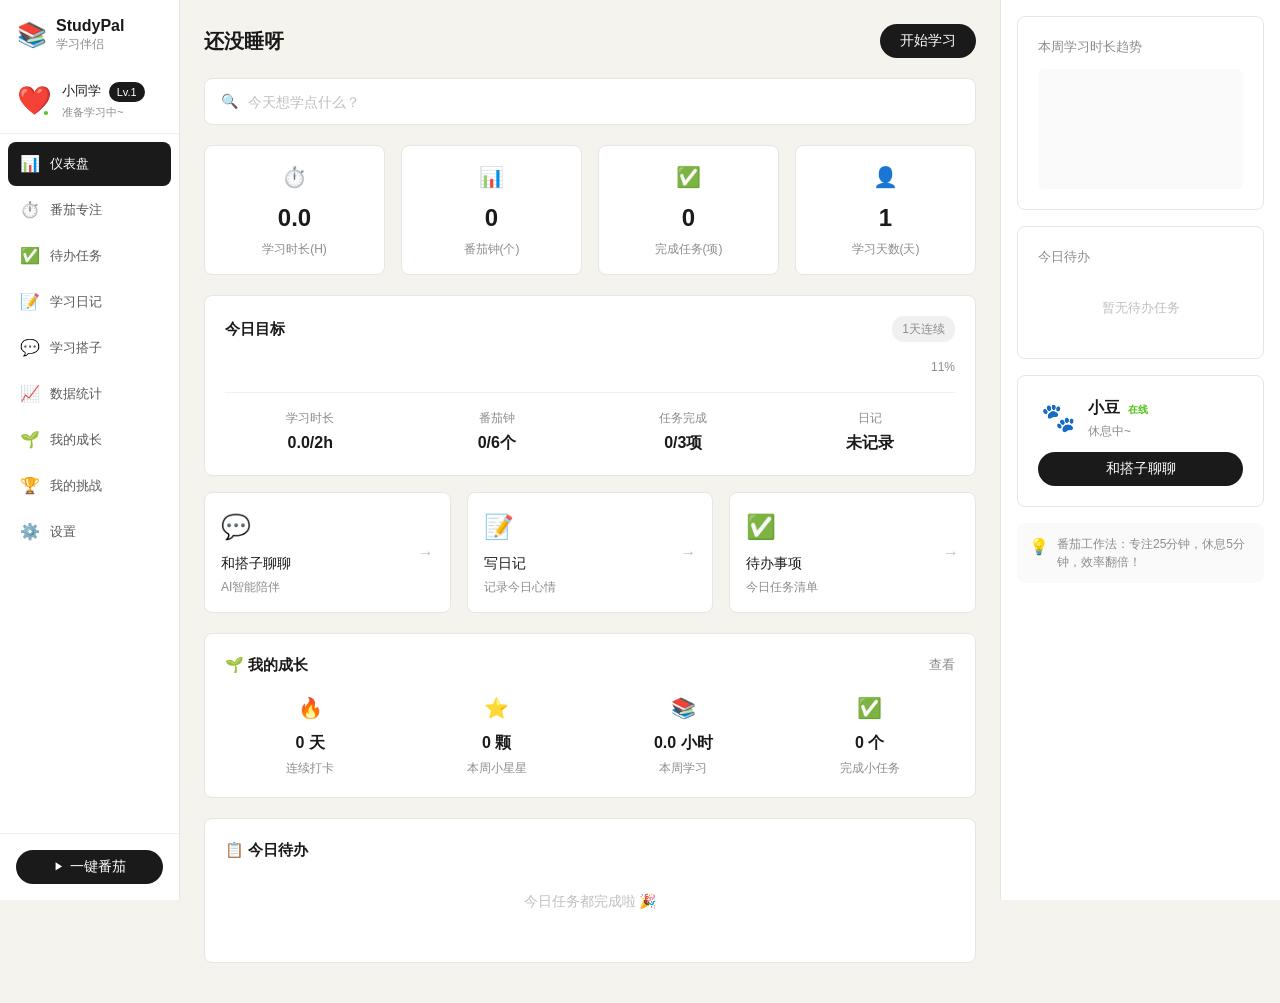
==== commit 6c405251: "feat(挑战): 把挑战模块接进主界面（此前是不可达的死链路资产） 背景：后端 routes/challenges.py 的 20 个端点全部可用，前端 static/js/pages/challe" ====
--- a/templates/dashboard.html
+++ b/templates/dashboard.html
@@ -5,6 +5,7 @@
     <meta name="viewport" content="width=device-width, initial-scale=1.0">
     <title>StudyPal</title>
     <link rel="stylesheet" href="/static/css/dashboard.css">
+    <link rel="stylesheet" href="/static/css/challenge.css">
 </head>
 <body>
     <!-- ==================== 左侧导航栏 ==================== -->
@@ -62,6 +63,10 @@
                 <span class="nav-icon">🌱</span>
                 <span class="nav-text">我的成长</span>
             </a>
+            <a href="#challenges" class="nav-item" data-section="challenges">
+                <span class="nav-icon">🏆</span>
+                <span class="nav-text">我的挑战</span>
+            </a>
             <a href="#settings" class="nav-item" data-section="settings">
                 <span class="nav-icon">⚙️</span>
                 <span class="nav-text">设置</span>
@@ -696,6 +701,15 @@
             </div>
         </div>
 
+        <!-- ---- 我的挑战页 ---- -->
+        <div class="page-section hidden" id="section-challenges">
+            <div class="page-header">
+                <h1 class="page-title">🏆 我的挑战</h1>
+            </div>
+            <!-- 挑战模块自己渲染内容；此容器用于挂载 -->
+            <div id="page-challenges" class="page-challenges-wrap"></div>
+        </div>
+
         <!-- ---- 设置页 ---- -->
         <div class="page-section hidden" id="section-settings">
             <div class="page-header">
@@ -825,6 +839,27 @@
                         <button type="button" id="logout-btn" class="btn-secondary" style="display: none;">退出登录</button>
                     </div>
                 </div>
+
+                <!-- 修改密码（需登录） -->
+                <div id="password-section" style="display: none;">
+                    <div class="settings-group-title" style="margin-top: 16px;">🔑 修改密码</div>
+                    <div class="form-group">
+                        <label class="input-label" for="old-password">原密码</label>
+                        <input class="input-field" type="password" id="old-password"
+                               placeholder="请输入当前密码" autocomplete="current-password">
+                    </div>
+                    <div class="form-group">
+                        <label class="input-label" for="new-password">新密码</label>
+                        <input class="input-field" type="password" id="new-password"
+                               placeholder="至少 6 位" autocomplete="new-password">
+                    </div>
+                    <div class="form-group">
+                        <label class="input-label" for="new-password2">确认新密码</label>
+                        <input class="input-field" type="password" id="new-password2"
+                               placeholder="再输入一次" autocomplete="new-password">
+                    </div>
+                    <button type="button" class="btn-primary" id="btn-change-password">修改密码</button>
+                </div>
             </div>
 
             <!-- 关于 -->
@@ -832,7 +867,7 @@
                 <div class="card-header-title">关于</div>
                 <div class="about-info">
                     <div class="about-logo">StudyPal</div>
-                    <div class="about-version">版本 1.0.0</div>
+                    <div class="about-version">面向小学到初中的学习搭子</div>
                     <div class="about-desc">你的私人 AI 学习搭子 + 一站式学习管理工具</div>
                 </div>
             </div>
@@ -892,6 +927,9 @@
 
     </main>
 
+    <!-- 我的挑战模块：api.js 提供 window.API，challenges.js 依赖它 -->
+    <script src="/static/js/api.js"></script>
+    <script src="/static/js/pages/challenges.js"></script>
     <script src="/static/js/dashboard.js"></script>
 </body>
 </html>
--- a/static/css/dashboard.css
+++ b/static/css/dashboard.css
@@ -239,7 +239,7 @@
 .exam-stat-label { font-size: 12px; color: #8C8C8C; }
 .todo-empty { text-align: center; color: #BFBFBF; padding: 30px 0; font-size: 14px; }
 
-/* ==================== 考研目标页 ==================== */
+/* ==================== 我的成长页 ==================== */
 .exam-countdown-card {
   background: #1A1A1A; color: #FFFFFF; border-radius: 8px;
   padding: 32px; text-align: center; margin-bottom: 20px;
--- a/static/css/challenge.css
+++ b/static/css/challenge.css
@@ -0,0 +1,847 @@
+/* ============================================================
+ * StudyPal "我的挑战" 模块样式
+ * 严格遵循项目极简米色设计系统
+ * 所有类名以 .challenge- 为前缀，隔离样式作用域
+ * ============================================================ */
+
+/* ===== 页面容器 ===== */
+.page-challenges-wrap {
+    padding: var(--gap-5, 20px) var(--gap-4, 16px) 100px;
+    max-width: 1200px;
+    margin: 0 auto;
+}
+
+.challenge-body {
+    display: grid;
+    grid-template-columns: 1fr 300px;
+    gap: 20px;
+}
+
+.challenge-side-col {
+    position: sticky;
+    top: 80px;
+    align-self: start;
+}
+
+@media (max-width: 768px) {
+    .challenge-body {
+        grid-template-columns: 1fr;
+    }
+    .challenge-side-col {
+        position: static;
+    }
+}
+
+/* ===== 顶部控制栏 ===== */
+.challenge-topbar {
+    display: flex;
+    align-items: center;
+    gap: 12px;
+    background: #FFFFFF;
+    border: 1px solid #E8E6E1;
+    border-radius: 8px;
+    padding: 12px 16px;
+    margin-bottom: 16px;
+    flex-wrap: wrap;
+}
+
+.challenge-select {
+    flex: 1;
+    min-width: 120px;
+    padding: 8px 12px;
+    border: 1px solid #E8E6E1;
+    border-radius: 8px;
+    font-size: 14px;
+    background: #FFFFFF;
+    color: #1A1A1A;
+}
+
+.challenge-select:focus {
+    outline: none;
+    border-color: #1A1A1A;
+}
+
+.challenge-grade-tag {
+    background: #F5F3EE;
+    color: #8C8C8C;
+    padding: 4px 10px;
+    border-radius: 12px;
+    font-size: 12px;
+    font-weight: 500;
+}
+
+.challenge-topbar-actions {
+    display: flex;
+    gap: 8px;
+}
+
+/* ===== 卡片基础 ===== */
+.challenge-card {
+    background: #FFFFFF;
+    border: 1px solid #E8E6E1;
+    border-radius: 8px;
+    padding: 20px;
+    margin-bottom: 16px;
+}
+
+.challenge-card-header {
+    display: flex;
+    align-items: center;
+    justify-content: space-between;
+    margin-bottom: 16px;
+}
+
+.challenge-card-title {
+    font-size: 18px;
+    font-weight: 600;
+    color: #1A1A1A;
+}
+
+/* ===== 按钮 ===== */
+.challenge-btn-primary {
+    background: #1A1A1A;
+    color: #FFFFFF;
+    border: none;
+    border-radius: 20px;
+    padding: 8px 20px;
+    font-size: 14px;
+    font-weight: 500;
+    cursor: pointer;
+    transition: background 0.2s;
+}
+
+.challenge-btn-primary:hover {
+    background: #333333;
+}
+
+.challenge-btn-ghost {
+    background: transparent;
+    color: #1A1A1A;
+    border: 1px solid #E8E6E1;
+    border-radius: 20px;
+    padding: 6px 16px;
+    font-size: 13px;
+    cursor: pointer;
+    transition: background 0.2s;
+}
+
+.challenge-btn-ghost:hover {
+    background: #F5F3EE;
+}
+
+.challenge-btn-danger {
+    background: transparent;
+    color: #F5222D;
+    border: 1px solid #F5222D;
+    border-radius: 20px;
+    padding: 6px 16px;
+    font-size: 13px;
+    cursor: pointer;
+}
+
+.challenge-btn-danger:hover {
+    background: #FFF1F0;
+}
+
+.challenge-btn-sm {
+    padding: 4px 12px;
+    font-size: 12px;
+}
+
+/* ===== 挑战总览卡片 ===== */
+.challenge-overview-body {
+    display: flex;
+    align-items: center;
+    gap: 24px;
+    margin-bottom: 16px;
+}
+
+.challenge-overview-title {
+    font-size: 18px;
+    font-weight: 600;
+    color: #1A1A1A;
+    margin-bottom: 12px;
+}
+
+.challenge-overview-info {
+    display: flex;
+    flex-direction: column;
+    gap: 8px;
+}
+
+.challenge-stars {
+    font-size: 18px;
+    letter-spacing: 2px;
+}
+
+.challenge-countdown {
+    font-size: 14px;
+    color: #8C8C8C;
+}
+
+.challenge-term-progress {
+    margin-top: 16px;
+}
+
+.challenge-term-progress-track {
+    width: 100%;
+    height: 6px;
+    background: #F0F0F0;
+    border-radius: 3px;
+    overflow: hidden;
+    margin-bottom: 6px;
+}
+
+.challenge-term-progress-fill {
+    height: 100%;
+    background: #1A1A1A;
+    border-radius: 3px;
+}
+
+.challenge-term-progress-text {
+    font-size: 12px;
+    color: #8C8C8C;
+}
+
+/* ===== 学科卡片（纵向） ===== */
+.challenge-subject-list {
+    display: flex;
+    flex-direction: column;
+    gap: 12px;
+}
+
+.challenge-subject-card {
+    background: #FFFFFF;
+    border: 1px solid #E8E6E1;
+    border-radius: 8px;
+    padding: 16px;
+}
+
+.challenge-subject-head {
+    display: flex;
+    justify-content: space-between;
+    align-items: center;
+    margin-bottom: 12px;
+    flex-wrap: wrap;
+    gap: 8px;
+}
+
+.challenge-subject-name {
+    font-size: 16px;
+    font-weight: 600;
+    color: #1A1A1A;
+    display: flex;
+    align-items: center;
+    gap: 8px;
+}
+
+.challenge-subject-icon {
+    font-size: 24px;
+}
+
+.challenge-subject-actions {
+    display: flex;
+    gap: 6px;
+    flex-wrap: wrap;
+}
+
+.challenge-subject-progress-row {
+    display: flex;
+    align-items: center;
+    gap: 12px;
+    margin-bottom: 10px;
+}
+
+.challenge-subject-percent {
+    font-size: 13px;
+    font-weight: 600;
+    color: #1A1A1A;
+    min-width: 36px;
+    text-align: right;
+}
+
+.challenge-subject-stars,
+.challenge-subject-score {
+    font-size: 14px;
+    color: #1A1A1A;
+    margin-left: auto;
+}
+
+.challenge-subject-meta {
+    display: flex;
+    flex-direction: column;
+    gap: 4px;
+}
+
+.challenge-subject-suggestion {
+    background: #FFF8DC;
+    color: #8C6914;
+    padding: 4px 10px;
+    border-radius: 6px;
+    font-size: 12px;
+    display: inline-block;
+    width: fit-content;
+}
+
+.challenge-subject-weak {
+    font-size: 12px;
+    color: #8C8C8C;
+}
+
+/* ===== 进度条 ===== */
+.challenge-progress-bar {
+    flex: 1;
+    height: 8px;
+    background: #F0F0F0;
+    border-radius: 4px;
+    overflow: hidden;
+}
+
+.challenge-progress-fill {
+    height: 100%;
+    background: #1A1A1A;
+    border-radius: 4px;
+    transition: width 0.3s ease;
+}
+
+/* ===== 标签 ===== */
+.challenge-tag {
+    display: inline-block;
+    font-size: 12px;
+    padding: 2px 8px;
+    border-radius: 4px;
+    margin-right: 6px;
+}
+
+.challenge-tag-up { background: #E6F7E0; color: #389E0D; }
+.challenge-tag-warn { background: #FFF7E6; color: #D48806; }
+.challenge-tag-danger { background: #FFF1F0; color: #CF1322; }
+.challenge-tag-neutral { background: #F0F0F0; color: #595959; }
+
+/* ===== 成长对比（里程碑） ===== */
+.challenge-milestone-list {
+    display: flex;
+    flex-direction: column;
+    gap: 10px;
+}
+
+.challenge-milestone-item {
+    background: #FFFFFF;
+    border: 1px solid #E8E6E1;
+    border-radius: 8px;
+    padding: 14px;
+    display: grid;
+    grid-template-columns: 1fr auto auto;
+    gap: 8px 16px;
+    align-items: center;
+}
+
+.challenge-milestone-name {
+    font-weight: 600;
+    color: #1A1A1A;
+    font-size: 14px;
+}
+
+.challenge-milestone-score {
+    font-weight: 600;
+    color: #1A1A1A;
+    font-size: 14px;
+    text-align: right;
+}
+
+.challenge-milestone-text {
+    grid-column: 1 / -1;
+    font-size: 13px;
+    color: #8C8C8C;
+}
+
+.challenge-milestone-actions {
+    grid-column: 1 / -1;
+    display: flex;
+    gap: 6px;
+    justify-content: flex-end;
+}
+
+.challenge-toggle-row {
+    display: flex;
+    align-items: center;
+    gap: 8px;
+    margin-top: 12px;
+    font-size: 14px;
+    color: #1A1A1A;
+    cursor: pointer;
+}
+
+.challenge-toggle-row input[type="checkbox"] {
+    width: 16px;
+    height: 16px;
+    cursor: pointer;
+}
+
+/* ===== 时间线 ===== */
+.challenge-timeline-track {
+    width: 100%;
+    height: 3px;
+    background: #F0F0F0;
+    border-radius: 2px;
+    margin-bottom: 16px;
+    overflow: hidden;
+}
+
+.challenge-timeline-progress {
+    height: 100%;
+    background: #1A1A1A;
+    border-radius: 2px;
+    transition: width 0.3s ease;
+}
+
+.challenge-timeline-list {
+    display: flex;
+    flex-direction: column;
+    gap: 10px;
+}
+
+.challenge-timeline-node {
+    background: #FFFFFF;
+    border: 1px solid #E8E6E1;
+    border-radius: 8px;
+    padding: 12px 14px;
+    display: grid;
+    grid-template-columns: 32px 1fr auto;
+    gap: 12px;
+    align-items: center;
+}
+
+.challenge-timeline-icon {
+    font-size: 22px;
+    text-align: center;
+}
+
+.challenge-timeline-name {
+    font-weight: 600;
+    color: #1A1A1A;
+    font-size: 14px;
+}
+
+.challenge-timeline-meta {
+    font-size: 12px;
+    color: #8C8C8C;
+    display: flex;
+    gap: 6px;
+    align-items: center;
+    flex-wrap: wrap;
+    margin-top: 4px;
+}
+
+.challenge-timeline-actions {
+    display: flex;
+    gap: 4px;
+    flex-wrap: wrap;
+}
+
+/* ===== 成绩分布条形图 ===== */
+.challenge-distribution-list {
+    display: flex;
+    flex-direction: column;
+    gap: 8px;
+}
+
+.challenge-distribution-item {
+    display: grid;
+    grid-template-columns: 32px 80px 1fr 50px;
+    align-items: center;
+    gap: 10px;
+}
+
+.challenge-distribution-icon {
+    font-size: 18px;
+    text-align: center;
+}
+
+.challenge-distribution-name {
+    font-size: 13px;
+    color: #1A1A1A;
+}
+
+.challenge-distribution-bar-wrap {
+    height: 6px;
+    background: #F0F0F0;
+    border-radius: 3px;
+    overflow: hidden;
+}
+
+.challenge-distribution-bar {
+    height: 100%;
+    background: #1A1A1A;
+    border-radius: 3px;
+}
+
+.challenge-distribution-val {
+    font-size: 12px;
+    color: #8C8C8C;
+    text-align: right;
+}
+
+/* ===== 每日一句 ===== */
+.challenge-daily-quote {
+    background: #FFF8DC;
+    border-left: 3px solid #FAAD14;
+    padding: 12px 16px;
+    border-radius: 4px;
+    color: #5C4400;
+    font-size: 13px;
+    margin-top: 16px;
+}
+
+/* ===== 初中学习小组 ===== */
+.challenge-companion-panel .challenge-companion-tip {
+    font-size: 13px;
+    color: #8C8C8C;
+    padding: 8px 0;
+}
+
+/* ===== 小学家长面板 ===== */
+.challenge-parent-panel {
+    border-color: #FFD93D;
+}
+
+.challenge-parent-stats {
+    display: flex;
+    gap: 16px;
+    margin: 12px 0;
+}
+
+.challenge-parent-stat {
+    flex: 1;
+    text-align: center;
+    background: #FFF8DC;
+    border-radius: 6px;
+    padding: 8px;
+}
+
+.challenge-parent-stat-val {
+    font-size: 22px;
+    font-weight: 700;
+    color: #1A1A1A;
+}
+
+.challenge-parent-stat-label {
+    font-size: 11px;
+    color: #8C8C8C;
+}
+
+.challenge-parent-suggest {
+    background: #FFF8DC;
+    color: #8C6914;
+    padding: 8px 12px;
+    border-radius: 6px;
+    font-size: 13px;
+    margin-top: 8px;
+}
+
+/* ===== 空状态 ===== */
+.challenge-empty {
+    text-align: center;
+    padding: 60px 20px;
+    background: #FFFFFF;
+    border: 1px solid #E8E6E1;
+    border-radius: 8px;
+}
+
+.challenge-empty-icon {
+    font-size: 56px;
+    margin-bottom: 16px;
+}
+
+.challenge-empty-title {
+    font-size: 18px;
+    font-weight: 600;
+    color: #1A1A1A;
+    margin-bottom: 8px;
+}
+
+.challenge-empty-desc {
+    font-size: 14px;
+    color: #8C8C8C;
+    margin-bottom: 20px;
+}
+
+.challenge-empty-state-sm {
+    text-align: center;
+    color: #BFBFBF;
+    font-size: 13px;
+    padding: 20px;
+}
+
+/* ===== 弹窗 ===== */
+.challenge-modal {
+    position: fixed;
+    inset: 0;
+    background: rgba(0, 0, 0, 0.5);
+    display: flex;
+    align-items: center;
+    justify-content: center;
+    z-index: 1000;
+    padding: 16px;
+}
+
+.challenge-modal-content {
+    background: #FFFFFF;
+    border: 1px solid #E8E6E1;
+    border-radius: 12px;
+    padding: 24px;
+    width: 100%;
+    max-width: 480px;
+    max-height: 85vh;
+    overflow-y: auto;
+    box-shadow: 0 4px 24px rgba(0, 0, 0, 0.06);
+}
+
+.challenge-modal-header {
+    display: flex;
+    justify-content: space-between;
+    align-items: center;
+    margin-bottom: 20px;
+}
+
+.challenge-modal-title {
+    font-size: 18px;
+    font-weight: 600;
+    color: #1A1A1A;
+}
+
+.challenge-modal-close {
+    background: transparent;
+    border: none;
+    font-size: 24px;
+    color: #8C8C8C;
+    cursor: pointer;
+    line-height: 1;
+    padding: 0;
+    width: 32px;
+    height: 32px;
+}
+
+.challenge-modal-close:hover {
+    color: #1A1A1A;
+}
+
+.challenge-modal-info {
+    color: #8C8C8C;
+    font-size: 13px;
+    line-height: 1.6;
+}
+
+/* ===== 表单 ===== */
+.challenge-form-row {
+    margin-bottom: 14px;
+}
+
+.challenge-form-label {
+    display: block;
+    font-size: 13px;
+    color: #8C8C8C;
+    margin-bottom: 6px;
+    font-weight: 500;
+}
+
+.challenge-input {
+    width: 100%;
+    padding: 10px 12px;
+    border: 1px solid #E8E6E1;
+    border-radius: 8px;
+    font-size: 14px;
+    background: #FFFFFF;
+    color: #1A1A1A;
+    font-family: inherit;
+    box-sizing: border-box;
+}
+
+textarea.challenge-input {
+    resize: vertical;
+    min-height: 60px;
+}
+
+.challenge-input:focus {
+    outline: none;
+    border-color: #1A1A1A;
+}
+
+.challenge-form-inline {
+    display: flex;
+    align-items: center;
+    gap: 8px;
+}
+
+.challenge-form-inline .challenge-input {
+    flex: 1;
+}
+
+.challenge-form-actions {
+    display: flex;
+    justify-content: flex-end;
+    gap: 8px;
+    margin-top: 20px;
+    flex-wrap: wrap;
+}
+
+.challenge-form-actions > div {
+    display: flex;
+    gap: 8px;
+}
+
+.challenge-form-actions .challenge-btn-danger {
+    margin-right: auto;
+}
+
+/* ===== 学段选择卡片 ===== */
+.challenge-grade-options {
+    display: grid;
+    grid-template-columns: repeat(3, 1fr);
+    gap: 12px;
+    margin: 16px 0;
+}
+
+.challenge-grade-option {
+    border: 1px solid #E8E6E1;
+    border-radius: 8px;
+    padding: 20px 12px;
+    text-align: center;
+    cursor: pointer;
+    transition: all 0.2s;
+    background: #FFFFFF;
+}
+
+.challenge-grade-option:hover {
+    border-color: #1A1A1A;
+    background: #FAFAFA;
+}
+
+.challenge-grade-option-icon {
+    font-size: 36px;
+    margin-bottom: 8px;
+}
+
+.challenge-grade-option-name {
+    font-size: 16px;
+    font-weight: 600;
+    color: #1A1A1A;
+    margin-bottom: 4px;
+}
+
+.challenge-grade-option-desc {
+    font-size: 12px;
+    color: #8C8C8C;
+}
+
+/* ===== 学段胶囊按钮（新建弹窗） ===== */
+.challenge-grade-pills {
+    display: flex;
+    gap: 8px;
+}
+
+.challenge-grade-pill {
+    flex: 1;
+    background: transparent;
+    border: 1px solid #E8E6E1;
+    border-radius: 20px;
+    padding: 8px;
+    font-size: 14px;
+    cursor: pointer;
+    color: #8C8C8C;
+}
+
+.challenge-grade-pill.active {
+    background: #1A1A1A;
+    color: #FFFFFF;
+    border-color: #1A1A1A;
+}
+
+/* ===== 图标选择 ===== */
+.challenge-icon-grid {
+    display: grid;
+    grid-template-columns: repeat(10, 1fr);
+    gap: 4px;
+}
+
+@media (max-width: 480px) {
+    .challenge-icon-grid { grid-template-columns: repeat(6, 1fr); }
+}
+
+.challenge-icon-btn {
+    background: transparent;
+    border: 1px solid transparent;
+    border-radius: 6px;
+    padding: 6px;
+    font-size: 20px;
+    cursor: pointer;
+    transition: all 0.2s;
+}
+
+.challenge-icon-btn:hover {
+    background: #F5F3EE;
+}
+
+.challenge-icon-btn.active {
+    border-color: #1A1A1A;
+    background: #FAFAFA;
+}
+
+/* ===== 历史记录表格 ===== */
+.challenge-history-table {
+    width: 100%;
+    border-collapse: collapse;
+    font-size: 14px;
+}
+
+.challenge-history-table th,
+.challenge-history-table td {
+    padding: 8px 12px;
+    text-align: left;
+    border-bottom: 1px solid #E8E6E1;
+}
+
+.challenge-history-table th {
+    font-weight: 600;
+    color: #8C8C8C;
+    font-size: 12px;
+}
+
+/* ===== 首页入口卡片 ===== */
+.challenge-home-entry-card {
+    cursor: pointer;
+}
+
+.challenge-home-entry-card:hover {
+    background: #FAFAFA;
+}
+
+.challenge-home-entry-desc {
+    font-size: 14px;
+    color: #8C8C8C;
+}
+
+.challenge-home-entry-progress {
+    margin-top: 12px;
+}
+
+.progress-bar-wrap {
+    width: 100%;
+    height: 8px;
+    background: #F0F0F0;
+    border-radius: 4px;
+    overflow: hidden;
+    margin-bottom: 6px;
+}
+
+.progress-bar {
+    height: 100%;
+    background: #1A1A1A;
+    border-radius: 4px;
+    transition: width 0.3s ease;
+}
+
+.challenge-home-entry-text {
+    font-size: 12px;
+    color: #8C8C8C;
+}
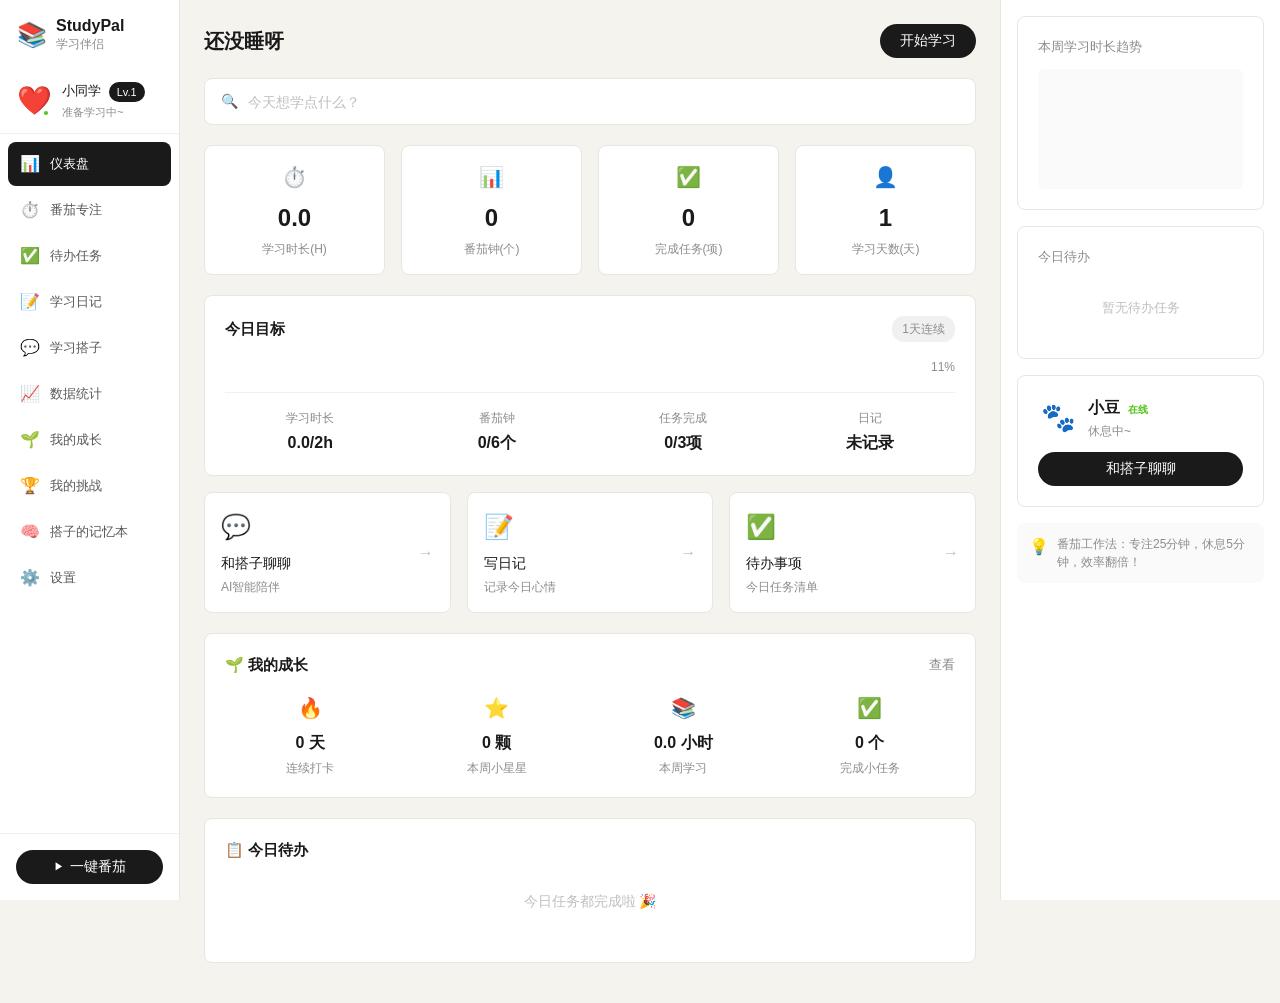
==== commit 34ea9181: "feat(落库): 接通日记与任务的服务端存储，新增搭子的记忆本 此前两处是"假功能"：   - 任务：dashboard.js 的 initTasks 用纯内存数组 var tasks = []， " ====
--- a/templates/dashboard.html
+++ b/templates/dashboard.html
@@ -67,6 +67,10 @@
                 <span class="nav-icon">🏆</span>
                 <span class="nav-text">我的挑战</span>
             </a>
+            <a href="#memory" class="nav-item" data-section="memory">
+                <span class="nav-icon">🧠</span>
+                <span class="nav-text">搭子的记忆本</span>
+            </a>
             <a href="#settings" class="nav-item" data-section="settings">
                 <span class="nav-icon">⚙️</span>
                 <span class="nav-text">设置</span>
@@ -160,6 +164,12 @@
             <div class="search-box">
                 <span class="search-icon">🔍</span>
                 <input type="text" placeholder="今天想学点什么？" id="search-input">
+            </div>
+
+            <!-- 搭子的主动关心：由 /api/buddy/caring 填充，无内容时自动隐藏 -->
+            <div class="card" id="caring-card" style="display: none;">
+                <div class="card-header-title">💬 搭子来找你啦</div>
+                <div id="caring-messages"></div>
             </div>
 
             <div class="stats-row">
@@ -391,14 +401,29 @@
             <div class="diary-editor card">
                 <input type="text" class="diary-title-input" id="diary-title" placeholder="给今天的日记起个标题..." maxlength="100">
                 <div class="diary-content" id="diary-content" contenteditable="true" placeholder="今天发生了什么？记录下你的学习收获..."></div>
+                <div class="field-row">
+                    <div class="field-col">
+                        <label class="input-label" for="diary-biggest-event">今天最难忘的事</label>
+                        <input type="text" class="input-field" id="diary-biggest-event" placeholder="比如：数学小测进步了" maxlength="120">
+                    </div>
+                    <div class="field-col">
+                        <label class="input-label" for="diary-words-to-buddy">想对搭子说</label>
+                        <input type="text" class="input-field" id="diary-words-to-buddy" placeholder="悄悄话也可以" maxlength="120">
+                    </div>
+                </div>
                 <div class="diary-toolbar">
                     <div class="mood-selector">
                         <span class="mood-label">今日心情:</span>
-                        <button class="mood-btn selected" data-mood="great">😊</button>
-                        <button class="mood-btn" data-mood="good">😄</button>
-                        <button class="mood-btn" data-mood="okay">😐</button>
-                        <button class="mood-btn" data-mood="bad">😢</button>
-                        <button class="mood-btn" data-mood="terrible">😭</button>
+                        <button class="mood-btn" data-level="1" title="难过">😢</button>
+                        <button class="mood-btn" data-level="2" title="低落">😔</button>
+                        <button class="mood-btn" data-level="3" title="平静">😌</button>
+                        <button class="mood-btn" data-level="4" title="思考">🤔</button>
+                        <button class="mood-btn selected" data-level="5" title="愉快">😊</button>
+                        <button class="mood-btn" data-level="6" title="开心">😀</button>
+                        <button class="mood-btn" data-level="7" title="兴奋">🥳</button>
+                        <button class="mood-btn" data-level="8" title="感恩">❤️</button>
+                        <button class="mood-btn" data-level="9" title="希望">🌈</button>
+                        <button class="mood-btn" data-level="10" title="疲惫">😴</button>
                     </div>
                     <div class="diary-word-count" id="diary-word-count">0 字</div>
                 </div>
@@ -406,6 +431,13 @@
             <div class="diary-tags-bar">
                 <input type="text" class="tag-input" id="tag-input" placeholder="添加标签，回车确认..." maxlength="12">
                 <div class="tag-list" id="tag-list"></div>
+            </div>
+
+            <div class="card">
+                <div class="card-header-title">📖 我的日记</div>
+                <div id="diary-list">
+                    <div class="empty-state">还没有日记，写下今天的心情吧</div>
+                </div>
             </div>
         </div>
 
@@ -701,6 +733,54 @@
             </div>
         </div>
 
+        <!-- ---- 搭子的记忆本页 ---- -->
+        <div class="page-section hidden" id="section-memory">
+            <div class="page-header">
+                <div class="page-title">
+                    <span class="title-icon">🧠</span>
+                    <span>搭子的记忆本</span>
+                </div>
+            </div>
+
+            <div class="card">
+                <div class="card-header-title">📊 记忆统计</div>
+                <div class="stats-row" id="memory-stats">
+                    <div class="stat-card">
+                        <div class="stat-icon">📌</div>
+                        <div class="stat-value" id="memory-count-scenes">0</div>
+                        <div class="stat-label">记住的事</div>
+                    </div>
+                    <div class="stat-card">
+                        <div class="stat-icon">💗</div>
+                        <div class="stat-value" id="memory-count-notes">0</div>
+                        <div class="stat-label">了解你的小习惯</div>
+                    </div>
+                    <div class="stat-card">
+                        <div class="stat-icon">💬</div>
+                        <div class="stat-value" id="memory-count-convs">0</div>
+                        <div class="stat-label">聊过的对话</div>
+                    </div>
+                </div>
+            </div>
+
+            <div class="card">
+                <div class="card-header-title">🔍 翻一翻记忆</div>
+                <div class="add-task-bar">
+                    <input type="text" id="memory-search" class="task-input"
+                           placeholder="搜一个关键词，比如「数学」「考试」...">
+                    <button class="btn-primary" id="btn-memory-search">搜索</button>
+                    <button class="btn-ghost" id="btn-memory-clear">看全部</button>
+                </div>
+            </div>
+
+            <div class="card">
+                <div class="card-header-title">📖 搭子记得的事</div>
+                <div id="memory-list">
+                    <div class="empty-state">搭子还没记住什么，去和它聊聊天吧</div>
+                </div>
+            </div>
+        </div>
+
         <!-- ---- 我的挑战页 ---- -->
         <div class="page-section hidden" id="section-challenges">
             <div class="page-header">
--- a/static/css/dashboard.css
+++ b/static/css/dashboard.css
@@ -1410,3 +1410,55 @@
   40%           { transform: scale(1); opacity: 1; }
 }
 .loading-text { font-size: 13px; color: #8C8C8C; }
+
+/* ==================== 日记表单字段 ==================== */
+.field-row { display: flex; gap: 12px; margin: 12px 0; flex-wrap: wrap; }
+.field-col { flex: 1; min-width: 220px; display: flex; flex-direction: column; gap: 6px; }
+.input-label { font-size: 13px; color: #8C8C8C; }
+.input-field {
+    border: 1px solid #E8E6E1; border-radius: 8px;
+    padding: 8px 12px; font-size: 14px; outline: none;
+    background: #FAFAFA; color: #1A1A1A;
+}
+.input-field:focus { border-color: #1A1A1A; background: #FFFFFF; }
+
+/* ==================== 日记列表 ==================== */
+.diary-item {
+    position: relative;
+    padding: 12px 16px;
+    border-bottom: 1px solid #F0F0F0;
+}
+.diary-item:last-child { border-bottom: none; }
+.diary-item-head {
+    display: flex; align-items: center; gap: 10px; margin-bottom: 6px;
+}
+.diary-date { font-size: 13px; color: #8C8C8C; }
+.diary-mood {
+    font-size: 12px; padding: 2px 8px; border-radius: 10px;
+    background: #F5F3EE; color: #1A1A1A;
+}
+.diary-item-text { font-size: 14px; color: #1A1A1A; line-height: 1.6; }
+.diary-delete {
+    position: absolute; right: 12px; top: 12px;
+    border: none; background: transparent; cursor: pointer;
+    color: #BFBFBF; font-size: 18px; line-height: 1; padding: 2px 6px;
+}
+.diary-delete:hover { color: #FF6B6B; }
+
+/* ==================== 搭子的记忆本 ==================== */
+.memory-item {
+    padding: 14px 16px;
+    border-bottom: 1px solid #F0F0F0;
+}
+.memory-item:last-child { border-bottom: none; }
+.memory-item-head {
+    display: flex; align-items: center; gap: 10px; margin-bottom: 6px;
+}
+.memory-kind {
+    font-size: 12px; padding: 2px 8px; border-radius: 10px;
+    background: #EAF6FF; color: #4A90D9;
+}
+.memory-date { font-size: 12px; color: #8C8C8C; }
+.memory-summary { font-size: 14px; color: #1A1A1A; line-height: 1.6; }
+.memory-detail { font-size: 13px; color: #8C8C8C; margin-top: 4px; }
+.memory-tags { margin-top: 6px; display: flex; gap: 6px; flex-wrap: wrap; }
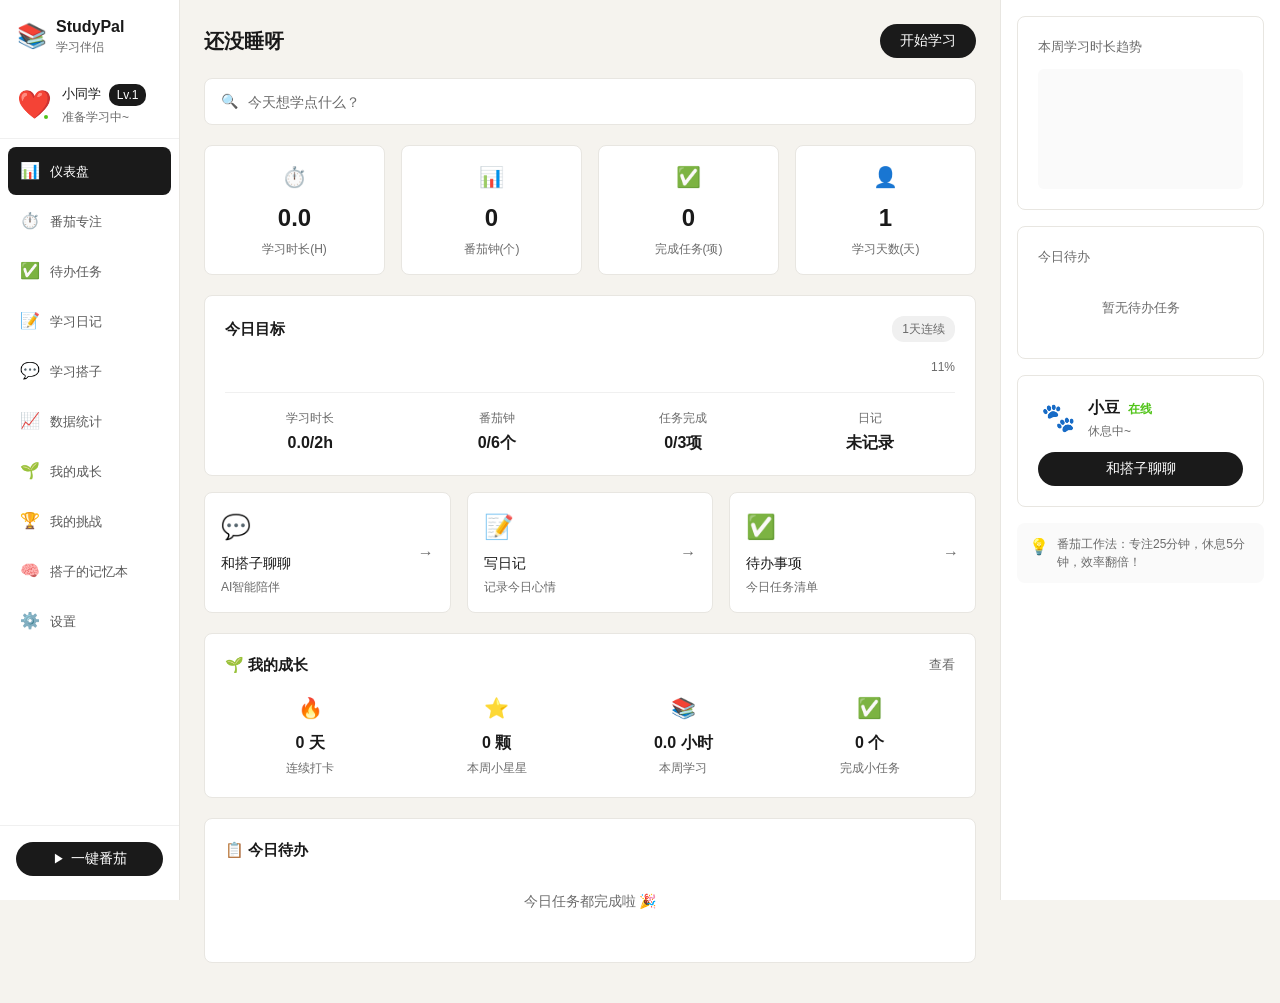
==== commit e942c20b: "fix(界面): 按设计判据修复 38 项可用性与可访问性缺陷 背景：用 design-essence 的 65 条检测规则扫描主界面，发现 38 项违规 （blocker 5 / high 7 / " ====
--- a/templates/dashboard.html
+++ b/templates/dashboard.html
@@ -163,7 +163,7 @@
 
             <div class="search-box">
                 <span class="search-icon">🔍</span>
-                <input type="text" placeholder="今天想学点什么？" id="search-input">
+                <input type="text" aria-label="搜索想学的内容" placeholder="今天想学点什么？" id="search-input">
             </div>
 
             <!-- 搭子的主动关心：由 /api/buddy/caring 填充，无内容时自动隐藏 -->
@@ -229,19 +229,19 @@
                     <div class="quick-icon">💬</div>
                     <div class="quick-title">和搭子聊聊</div>
                     <div class="quick-desc">AI智能陪伴</div>
-                    <span class="quick-arrow">→</span>
+                    <span class="quick-arrow" aria-hidden="true">→</span>
                 </div>
                 <div class="quick-card" data-section="diary">
                     <div class="quick-icon">📝</div>
                     <div class="quick-title">写日记</div>
                     <div class="quick-desc">记录今日心情</div>
-                    <span class="quick-arrow">→</span>
+                    <span class="quick-arrow" aria-hidden="true">→</span>
                 </div>
                 <div class="quick-card" data-section="tasks">
                     <div class="quick-icon">✅</div>
                     <div class="quick-title">待办事项</div>
                     <div class="quick-desc">今日任务清单</div>
-                    <span class="quick-arrow">→</span>
+                    <span class="quick-arrow" aria-hidden="true">→</span>
                 </div>
             </div>
 
@@ -351,7 +351,7 @@
                 </div>
                 <div class="pomo-config">
                     <label>专注时长(分钟): <span id="pomo-duration-text">25</span></label>
-                    <input type="range" min="5" max="60" step="5" value="25" id="pomo-duration-input">
+                    <input type="range" min="5" max="60" step="5" value="25" id="pomo-duration-input" aria-label="专注时长（分钟）">
                 </div>
             </div>
             <div class="card">
@@ -373,7 +373,7 @@
                 </div>
             </div>
             <div class="add-task-bar card">
-                <input type="text" id="new-task-input" placeholder="添加新任务..." class="task-input">
+                <input type="text" id="new-task-input" aria-label="新任务内容" placeholder="添加新任务…" class="task-input">
                 <button class="btn-primary" id="btn-add-task">添加</button>
             </div>
             <div class="task-filter-tabs" id="task-filter-tabs">
@@ -399,8 +399,8 @@
                 </div>
             </div>
             <div class="diary-editor card">
-                <input type="text" class="diary-title-input" id="diary-title" placeholder="给今天的日记起个标题..." maxlength="100">
-                <div class="diary-content" id="diary-content" contenteditable="true" placeholder="今天发生了什么？记录下你的学习收获..."></div>
+                <input type="text" class="diary-title-input" id="diary-title" aria-label="日记标题" placeholder="给今天的日记起个标题…" maxlength="100">
+                <div class="diary-content" id="diary-content" contenteditable="true" aria-label="日记正文" role="textbox" tabindex="0" placeholder="今天发生了什么？写下你的收获…"></div>
                 <div class="field-row">
                     <div class="field-col">
                         <label class="input-label" for="diary-biggest-event">今天最难忘的事</label>
@@ -429,7 +429,7 @@
                 </div>
             </div>
             <div class="diary-tags-bar">
-                <input type="text" class="tag-input" id="tag-input" placeholder="添加标签，回车确认..." maxlength="12">
+                <input type="text" class="tag-input" id="tag-input" aria-label="添加标签" placeholder="添加标签，回车确认…" maxlength="12">
                 <div class="tag-list" id="tag-list"></div>
             </div>
 
@@ -448,7 +448,7 @@
                 <aside class="buddy-left-sidebar">
                     <button class="btn-new-conversation" id="btn-new-conversation"><span>+</span> 新对话</button>
                     <div class="conversation-list" id="buddy-history-list">
-                        <div class="history-empty">加载中...</div>
+                        <div class="history-empty">加载中…</div>
                     </div>
                 </aside>
 
@@ -465,7 +465,7 @@
                                 </div>
                                 <div class="buddy-header-status">
                                     <span class="status-dot online"></span>
-                                    <span id="chat-buddy-status">在线 · 温柔陪伴型</span>
+                                    <span id="chat-buddy-status">在线</span><span id="chat-buddy-type">温柔陪伴型</span>
                                 </div>
                             </div>
                         </div>
@@ -509,7 +509,7 @@
                             <button class="input-tool" title="图片">🖼️</button>
                         </div>
                         <div class="input-row">
-                            <textarea placeholder="和搭子聊聊，或输入知识点让搭子讲解..." id="buddy-input" rows="1"></textarea>
+                            <textarea placeholder="和搭子聊聊，或输入知识点让搭子讲解…" id="buddy-input" aria-label="给搭子的消息" rows="1"></textarea>
                             <button class="btn-send" id="btn-send-message">
                                 <svg width="18" height="18" viewBox="0 0 24 24" fill="none" stroke="currentColor" stroke-width="2.5"><line x1="22" y1="2" x2="11" y2="13"></line><polygon points="22 2 15 22 11 13 2 9 22 2"></polygon></svg>
                             </button>
@@ -524,7 +524,7 @@
                             <button class="header-btn" id="btn-close-explain" title="关闭">✕</button>
                         </div>
                         <div class="explain-input-row">
-                            <input type="text" id="explain-topic-input" placeholder="输入知识点，例如：一元二次方程求根公式" maxlength="200">
+                            <input type="text" id="explain-topic-input" aria-label="要讲解的知识点" placeholder="输入知识点，例如：一元二次方程求根公式" maxlength="200">
                             <button class="btn-primary" id="btn-start-explain">开始讲解</button>
                         </div>
 
@@ -533,7 +533,7 @@
                             <div class="buddy-loader" id="buddy-loader-icon">
                                 <span class="buddy-loader-emoji" id="buddy-loader-emoji">🌸</span>
                             </div>
-                            <div class="buddy-loader-text" id="buddy-loader-text">小豆正在浇灌知识花园...</div>
+                            <div class="buddy-loader-text" id="buddy-loader-text">小豆正在浇灌知识花园…</div>
                         </div>
 
                         <!-- 结果区 -->
@@ -767,7 +767,7 @@
                 <div class="card-header-title">🔍 翻一翻记忆</div>
                 <div class="add-task-bar">
                     <input type="text" id="memory-search" class="task-input"
-                           placeholder="搜一个关键词，比如「数学」「考试」...">
+                           aria-label="搜索记忆关键词" placeholder="搜一个关键词，比如「数学」「考试」…">
                     <button class="btn-primary" id="btn-memory-search">搜索</button>
                     <button class="btn-ghost" id="btn-memory-clear">看全部</button>
                 </div>
@@ -802,15 +802,15 @@
                 <div class="settings-list">
                     <div class="setting-item">
                         <span>每日学习目标（小时）</span>
-                        <input type="number" id="settings-hours-target" value="2" min="0.5" max="12" step="0.5">
+                        <input type="number" id="settings-hours-target" aria-label="每日学习时长目标（小时）" value="2" min="0.5" max="12" step="0.5">
                     </div>
                     <div class="setting-item">
                         <span>每日番茄目标（个）</span>
-                        <input type="number" id="settings-pomo-target" value="6" min="1" max="20">
+                        <input type="number" id="settings-pomo-target" aria-label="每日番茄钟目标（个）" value="6" min="1" max="20">
                     </div>
                     <div class="setting-item">
                         <span>番茄专注时长（分钟）</span>
-                        <select id="settings-pomo-duration">
+                        <select id="settings-pomo-duration" aria-label="番茄钟时长">
                             <option value="25">25 分钟</option>
                             <option value="30">30 分钟</option>
                             <option value="45">45 分钟</option>
@@ -883,21 +883,21 @@
             <div class="card">
                 <div class="card-header-title">🤖 AI配置</div>
                 <div class="ai-config-form">
-                    <select id="ai-preset-select" style="display:none;" aria-hidden="true">
-                        <option value="">加载中...</option>
+                    <select id="ai-preset-select" style="display:none;" aria-hidden="true" aria-label="AI 预设（隐藏）" tabindex="-1">
+                        <option value="">加载中…</option>
                     </select>
                     <div class="ai-config-hint">手动填入智谱开放平台的 API 信息即可使用。</div>
                     <div class="setting-item">
                         <span>API 地址</span>
-                        <input type="text" id="ai-base-url" placeholder="如 https://open.bigmodel.cn/api/paas/v4/" value="https://open.bigmodel.cn/api/paas/v4">
+                        <input type="text" id="ai-base-url" aria-label="API 地址" placeholder="如 https://open.bigmodel.cn/api/paas/v4/" value="https://open.bigmodel.cn/api/paas/v4">
                     </div>
                     <div class="setting-item">
                         <span>API 密钥</span>
-                        <input type="password" id="ai-api-key" placeholder="格式：sk-xxxxxxxxxxxxxxxx">
+                        <input type="password" id="ai-api-key" aria-label="API 密钥" placeholder="格式：sk-xxxxxxxxxxxxxxxx">
                     </div>
                     <div class="setting-item">
                         <span>模型名称</span>
-                        <input type="text" id="ai-model-name" placeholder="如 glm-4-flash / gpt-4o-mini" value="glm-4-flash">
+                        <input type="text" id="ai-model-name" aria-label="模型名称" placeholder="如 glm-4-flash / gpt-4o-mini" value="glm-4-flash">
                     </div>
                     <div class="ai-config-actions">
                         <button class="btn-secondary" id="btn-test-ai">测试连接</button>
@@ -957,7 +957,7 @@
         <div class="modal hidden" id="buddy-designer-modal">
             <div class="modal-content">
                 <div class="modal-header">
-                    <h3 id="modal-title">创建新搭子</h3>
+                    <h2 id="modal-title">创建新搭子</h2>
                     <button class="btn-close" id="btn-close-modal">&times;</button>
                 </div>
                 <div class="modal-body">
@@ -975,12 +975,12 @@
                         </div>
                     </div>
                     <div class="form-group">
-                        <label>名字</label>
-                        <input type="text" id="bd-name" placeholder="给搭子起个名字" maxlength="10">
+                        <label for="bd-name">名字</label>
+                        <input type="text" id="bd-name" aria-label="搭子名字" placeholder="给搭子起个名字" maxlength="10">
                     </div>
                     <div class="form-group">
-                        <label>性格类型</label>
-                        <select id="bd-personality">
+                        <label for="bd-personality">性格类型</label>
+                        <select id="bd-personality" aria-label="搭子性格">
                             <option value="warm">温暖陪伴型</option>
                             <option value="passionate">热血激励型</option>
                             <option value="rational">理性分析型</option>
@@ -990,12 +990,12 @@
                         </select>
                     </div>
                     <div class="form-group">
-                        <label>说话风格描述</label>
-                        <textarea id="bd-desc" placeholder="描述这个搭子的说话风格，比如：温柔、鼓励、像大姐姐一样..." rows="2"></textarea>
+                        <label for="bd-desc">说话风格描述</label>
+                        <textarea id="bd-desc" placeholder="描述这个搭子的说话风格，比如：温柔、鼓励、像大姐姐一样…" rows="2"></textarea>
                     </div>
                     <div class="form-group">
-                        <label>专属开场白</label>
-                        <input type="text" id="bd-greeting" placeholder="嗨！我是你的学习搭子...">
+                        <label for="bd-greeting">专属开场白</label>
+                        <input type="text" id="bd-greeting" aria-label="专属开场白示例" placeholder="嗨！我是你的学习搭子…">
                     </div>
                 </div>
                 <div class="modal-footer">
--- a/static/css/dashboard.css
+++ b/static/css/dashboard.css
@@ -1,13 +1,23 @@
-﻿/* ==================== 全局重置 ==================== */
+/* ==================== 全局 ==================== */
 * { margin: 0; padding: 0; box-sizing: border-box; }
 
+/* 移动端点击无 300ms 延迟（不阻止双指缩放） */
+html { touch-action: manipulation; }
+
 body {
-  font-family: -apple-system, BlinkMacSystemFont, "Segoe UI", Roboto, "Helvetica Neue", sans-serif;
+  font-family: "PingFang SC", "Microsoft YaHei", "Segoe UI", sans-serif;
   background: #F5F3EE;
   color: #1A1A1A;
   font-size: 14px;
   line-height: 1.5;
   min-height: 100vh;
+  min-height: 100dvh;
+}
+
+/* 键盘焦点统一可见（WCAG 2.4.7）；不用 outline:none 抹掉 */
+:focus-visible {
+  outline: 2px solid #1A1A1A;
+  outline-offset: 2px;
 }
 
 ::-webkit-scrollbar { width: 6px; }
@@ -45,18 +55,18 @@
   padding: 8px 20px;
   font-size: 14px;
   cursor: pointer;
-  transition: all 0.2s;
+  transition: background 0.2s, color 0.2s, border-color 0.2s;
 }
 .btn-ghost:hover { background: #F5F5F5; color: #1A1A1A; }
 
-.btn-sm { padding: 4px 12px; font-size: 12px; }
+.btn-sm { padding: 6px 12px; font-size: 12px; min-height: 24px; min-width: 24px; }
 .btn-lg { padding: 12px 32px; font-size: 16px; }
 .btn-full { width: 100%; justify-content: center; }
 
 .btn-text {
   background: none;
   border: none;
-  color: #8C8C8C;
+  color: #6B6B6B;
   font-size: 13px;
   cursor: pointer;
 }
@@ -68,7 +78,7 @@
   border-radius: 4px;
   font-size: 12px;
   background: #F5F5F5;
-  color: #8C8C8C;
+  color: #6B6B6B;
 }
 
 .badge-row { display: flex; gap: 8px; align-items: center; }
@@ -79,6 +89,7 @@
   left: 0; top: 0;
   width: 180px;
   height: 100vh;
+  height: 100dvh;
   background: #FFFFFF;
   border-right: 1px solid #E8E6E1;
   display: flex;
@@ -91,8 +102,8 @@
 
 .logo { display: flex; align-items: center; gap: 8px; }
 .logo-icon { font-size: 24px; width: 32px; height: 32px; display: flex; align-items: center; justify-content: center; }
-.logo-title { font-size: 16px; font-weight: 600; color: #1A1A1A; line-height: 1.2; }
-.logo-subtitle { font-size: 12px; color: #8C8C8C; }
+.logo-title { font-size: 16px; font-weight: 600; color: #1A1A1A; line-height: 1.4; }
+.logo-subtitle { font-size: 12px; color: #6B6B6B; }
 
 .user-info {
   padding: 12px 16px;
@@ -115,17 +126,17 @@
 .user-name { font-size: 13px; font-weight: 500; white-space: nowrap; overflow: hidden; text-overflow: ellipsis; }
 .level-badge {
   display: inline-block; background: #1A1A1A; color: #FFFFFF;
-  font-size: 10px; padding: 1px 4px; border-radius: 3px; margin-left: 4px; vertical-align: middle;
-}
-.user-status { font-size: 11px; color: #8C8C8C; margin-top: 2px; }
+  font-size: 12px; padding: 2px 6px; border-radius: 3px; margin-left: 4px; vertical-align: middle;
+}
+.user-status { font-size: 12px; color: #6B6B6B; margin-top: 2px; }
 
 .nav-menu { flex: 1; padding: 0 8px; }
 
 .nav-item {
   display: flex; align-items: center; gap: 10px;
-  padding: 10px 12px; border-radius: 8px;
+  padding: 12px; border-radius: 8px;
   color: #595959; text-decoration: none; font-size: 13px;
-  transition: all 0.2s; margin-bottom: 2px; cursor: pointer;
+  transition: background 0.2s, color 0.2s, border-color 0.2s; margin-bottom: 2px; cursor: pointer;
 }
 .nav-item:hover { background: #F5F5F5; color: #1A1A1A; }
 .nav-item.active { background: #1A1A1A; color: #FFFFFF; }
@@ -133,7 +144,7 @@
 .nav-icon { font-size: 16px; width: 20px; text-align: center; flex-shrink: 0; }
 .nav-text { overflow: hidden; text-overflow: ellipsis; white-space: nowrap; }
 .sidebar-footer { padding: 16px; border-top: 1px solid #F0F0F0; }
-.play-icon { font-size: 10px; }
+.play-icon { font-size: 12px; }
 
 /* ==================== 右侧边栏 ==================== */
 .right-sidebar {
@@ -143,30 +154,30 @@
   padding: 16px; overflow-y: auto; z-index: 100;
 }
 
-.card-title { font-size: 13px; font-weight: 500; color: #8C8C8C; margin-bottom: 12px; }
+.card-title { font-size: 13px; font-weight: 500; color: #6B6B6B; margin-bottom: 12px; }
 .empty-chart {
   height: 120px; background: #FAFAFA; border-radius: 6px;
   display: flex; align-items: center; justify-content: center;
-  color: #D9D9D9; font-size: 12px;
-}
-.empty-state { text-align: center; color: #BFBFBF; font-size: 13px; padding: 20px 0; }
-.empty-state-large { text-align: center; color: #BFBFBF; font-size: 14px; padding: 60px 0; }
+  color: #6B6B6B; font-size: 12px;
+}
+.empty-state { text-align: center; color: #6B6B6B; font-size: 13px; padding: 20px 0; }
+.empty-state-large { text-align: center; color: #6B6B6B; font-size: 14px; padding: 60px 0; }
 
 .buddy-card { text-align: center; }
 .buddy-header { display: flex; align-items: center; gap: 10px; margin-bottom: 12px; }
 .buddy-avatar { font-size: 28px; width: 40px; height: 40px; display: flex; align-items: center; justify-content: center; }
 .buddy-info { text-align: left; }
 .buddy-name { font-size: 14px; font-weight: 500; }
-.online-badge { font-size: 10px; color: #52C41A; margin-left: 4px; }
-.buddy-status { font-size: 12px; color: #8C8C8C; margin-top: 2px; }
+.online-badge { font-size: 12px; color: #52C41A; margin-left: 4px; }
+.buddy-status { font-size: 12px; color: #6B6B6B; margin-top: 2px; }
 
 .tip-card { background: #FAFAFA; border: none; padding: 12px; margin-bottom: 0; }
 .tip-content { display: flex; gap: 8px; align-items: flex-start; }
 .tip-icon { font-size: 16px; flex-shrink: 0; }
-.tip-text { font-size: 12px; color: #8C8C8C; line-height: 1.5; }
+.tip-text { font-size: 12px; color: #6B6B6B; line-height: 1.5; }
 
 .countdown-big { font-size: 48px; font-weight: 700; text-align: center; color: #1A1A1A; line-height: 1; }
-.countdown-unit-big { text-align: center; font-size: 14px; color: #8C8C8C; margin-top: 4px; }
+.countdown-unit-big { text-align: center; font-size: 14px; color: #6B6B6B; margin-top: 4px; }
 
 .sidebar-actions { display: flex; gap: 8px; }
 .sidebar-btn {
@@ -190,10 +201,10 @@
   padding: 12px 16px; display: flex; align-items: center; gap: 10px; margin-bottom: 20px;
 }
 .search-box input {
-  border: none; outline: none; flex: 1; font-size: 14px;
+  border: none; flex: 1; font-size: 14px;
   color: #1A1A1A; background: transparent;
 }
-.search-box input::placeholder { color: #BFBFBF; }
+.search-box input::placeholder { color: #6B6B6B; }
 
 .stats-row { display: grid; grid-template-columns: repeat(4, 1fr); gap: 16px; margin-bottom: 20px; }
 .stat-card {
@@ -202,22 +213,22 @@
 }
 .stat-icon { font-size: 20px; margin-bottom: 8px; }
 .stat-value { font-size: 24px; font-weight: 600; margin-bottom: 4px; }
-.stat-label { font-size: 12px; color: #8C8C8C; }
+.stat-label { font-size: 12px; color: #6B6B6B; }
 
 .card-header { display: flex; justify-content: space-between; align-items: center; margin-bottom: 16px; }
 .card-header-title { font-size: 15px; font-weight: 600; }
 
 .streak-badge {
-  background: #F0F0F0; color: #8C8C8C; font-size: 12px; padding: 4px 10px; border-radius: 12px;
+  background: #F0F0F0; color: #6B6B6B; font-size: 12px; padding: 4px 10px; border-radius: 12px;
 }
 
 .progress-bar { width: 100%; height: 6px; background: #F0F0F0; border-radius: 3px; margin-bottom: 8px; }
-.progress-fill { height: 100%; background: #1A1A1A; border-radius: 3px; transition: width 0.3s; }
-.progress-text { text-align: right; font-size: 12px; color: #8C8C8C; margin-bottom: 16px; }
+.progress-fill { height: 100%; background: #1A1A1A; border-radius: 3px;  }
+.progress-text { text-align: right; font-size: 12px; color: #6B6B6B; margin-bottom: 16px; }
 
 .goals-grid { display: grid; grid-template-columns: repeat(4, 1fr); gap: 16px; border-top: 1px solid #F0F0F0; padding-top: 16px; }
 .goal-item { text-align: center; }
-.goal-label { font-size: 12px; color: #8C8C8C; margin-bottom: 4px; }
+.goal-label { font-size: 12px; color: #6B6B6B; margin-bottom: 4px; }
 .goal-value { font-size: 16px; font-weight: 600; }
 
 .quick-actions { display: grid; grid-template-columns: repeat(3, 1fr); gap: 16px; margin-bottom: 20px; }
@@ -228,38 +239,38 @@
 .quick-card:hover { background: #FAFAFA; }
 .quick-icon { font-size: 24px; margin-bottom: 8px; }
 .quick-title { font-size: 14px; font-weight: 500; margin-bottom: 4px; }
-.quick-desc { font-size: 12px; color: #8C8C8C; }
-.quick-arrow { position: absolute; right: 16px; top: 50%; transform: translateY(-50%); color: #BFBFBF; font-size: 16px; }
+.quick-desc { font-size: 12px; color: #6B6B6B; }
+.quick-arrow { position: absolute; right: 16px; top: 50%; transform: translateY(-50%); color: #6B6B6B; font-size: 16px; }
 
 .growth-preview { margin-bottom: 20px; }
 .growth-stats { display: grid; grid-template-columns: repeat(4, 1fr); gap: 16px; }
 .exam-stat { text-align: center; }
 .exam-stat-icon { font-size: 20px; margin-bottom: 8px; }
 .exam-stat-value { font-size: 16px; font-weight: 600; margin-bottom: 4px; }
-.exam-stat-label { font-size: 12px; color: #8C8C8C; }
-.todo-empty { text-align: center; color: #BFBFBF; padding: 30px 0; font-size: 14px; }
+.exam-stat-label { font-size: 12px; color: #6B6B6B; }
+.todo-empty { text-align: center; color: #6B6B6B; padding: 30px 0; font-size: 14px; }
 
 /* ==================== 我的成长页 ==================== */
 .exam-countdown-card {
   background: #1A1A1A; color: #FFFFFF; border-radius: 8px;
   padding: 32px; text-align: center; margin-bottom: 20px;
 }
-.countdown-label { font-size: 13px; color: #999999; margin-bottom: 8px; }
+.countdown-label { font-size: 13px; color: #6B6B6B; margin-bottom: 8px; }
 .countdown-number { font-size: 72px; font-weight: 700; line-height: 1; margin-bottom: 4px; }
-.countdown-unit { font-size: 14px; color: #999999; margin-bottom: 16px; }
+.countdown-unit { font-size: 14px; color: #6B6B6B; margin-bottom: 16px; }
 .countdown-date { font-size: 13px; color: #666666; border-top: 1px solid #333333; padding-top: 16px; }
 
 .two-column { display: grid; grid-template-columns: 1fr 1fr; gap: 16px; margin-bottom: 20px; }
-.score-target { margin-top: 16px; padding: 12px; background: #FAFAFA; border-radius: 6px; font-size: 13px; color: #8C8C8C; }
+.score-target { margin-top: 16px; padding: 12px; background: #FAFAFA; border-radius: 6px; font-size: 13px; color: #6B6B6B; }
 .score-diff { margin-top: 4px; }
-.highlight { color: #FAAD14; font-weight: 500; }
+.highlight { color: #B45309; font-weight: 500; }
 
 .timeline-list { padding-top: 8px; }
 .timeline-item { display: flex; align-items: center; gap: 16px; padding: 12px 0; border-bottom: 1px solid #F0F0F0; }
 .timeline-item:last-child { border-bottom: none; }
 .timeline-name { flex: 1; font-size: 14px; font-weight: 500; }
-.timeline-badge { background: #F0F0F0; color: #8C8C8C; font-size: 12px; padding: 4px 12px; border-radius: 12px; }
-.timeline-date { font-size: 13px; color: #8C8C8C; }
+.timeline-badge { background: #F0F0F0; color: #6B6B6B; font-size: 12px; padding: 4px 12px; border-radius: 12px; }
+.timeline-date { font-size: 13px; color: #6B6B6B; }
 
 /* ==================== 番茄钟页 ==================== */
 .pomo-center { display: flex; flex-direction: column; align-items: center; margin-bottom: 20px; }
@@ -268,23 +279,24 @@
 .pomo-ring-fill { stroke: #1A1A1A; transform: rotate(-90deg); transform-origin: center; transition: stroke-dashoffset 1s linear; }
 .pomo-time-display { position: absolute; text-align: center; }
 .pomo-time { font-size: 36px; font-weight: 700; font-variant-numeric: tabular-nums; }
-.pomo-status { font-size: 13px; color: #8C8C8C; }
+.pomo-status { font-size: 13px; color: #6B6B6B; }
 .pomo-controls { display: flex; gap: 12px; margin-bottom: 20px; }
-.pomo-config { font-size: 13px; color: #8C8C8C; display: flex; align-items: center; gap: 8px; }
+.pomo-config { font-size: 13px; color: #6B6B6B; display: flex; align-items: center; gap: 8px; }
 .pomo-config input[type="range"] { width: 120px; cursor: pointer; }
 
 /* ==================== 待办任务页 ==================== */
 .add-task-bar { display: flex; gap: 8px; padding: 12px; margin-bottom: 12px; }
 .task-input {
   flex: 1; border: 1px solid #E8E6E1; border-radius: 8px;
-  padding: 8px 12px; font-size: 14px; outline: none; background: #FAFAFA;
-}
-.task-input:focus { border-color: #1A1A1A; background: #FFFFFF; }
+  padding: 8px 12px; font-size: 14px; background: #FAFAFA;
+}
+.task-input:focus-visible { border-color: #1A1A1A; background: #FFFFFF; }
 
 .task-filter-tabs { display: flex; gap: 4px; margin-bottom: 12px; }
 .filter-tab {
-  padding: 4px 12px; border-radius: 6px; font-size: 13px;
-  cursor: pointer; border: none; background: transparent; color: #8C8C8C; transition: all 0.2s;
+  padding: 6px 12px; border-radius: 6px; font-size: 13px;
+  min-height: 24px;
+  cursor: pointer; border: none; background: transparent; color: #6B6B6B; transition: background 0.2s, color 0.2s, border-color 0.2s;
 }
 .filter-tab.active { background: #1A1A1A; color: #FFFFFF; }
 .filter-tab:hover:not(.active) { background: #F5F5F5; color: #1A1A1A; }
@@ -292,66 +304,78 @@
 .task-list { background: #FFFFFF; border: 1px solid #E8E6E1; border-radius: 8px; }
 .task-item { display: flex; align-items: center; gap: 12px; padding: 12px 16px; border-bottom: 1px solid #F0F0F0; }
 .task-item:last-child { border-bottom: none; }
-.task-item.completed .task-text { text-decoration: line-through; color: #BFBBF; }
+.task-item.completed .task-text { text-decoration: line-through; color: #6B6B6B; }
 .task-checkbox {
-  width: 18px; height: 18px; border-radius: 50%;
-  border: 2px solid #D9D9D9; cursor: pointer; flex-shrink: 0;
-  display: flex; align-items: center; justify-content: center; transition: all 0.2s;
-}
-.task-checkbox.checked { background: #1A1A1A; border-color: #1A1A1A; }
+  width: 24px; height: 24px; border-radius: 50%;
+  border: 2px solid #BFBFBF; cursor: pointer; flex-shrink: 0;
+  display: flex; align-items: center; justify-content: center; transition: background 0.2s, color 0.2s, border-color 0.2s;
+}
+.task-checkbox.checked { background: #FFFFFF; border-color: #1A1A1A; }
+.task-checkbox.checked::after {
+  content: '✓';
+  color: #1A1A1A;
+  font-size: 14px;
+  font-weight: 700;
+  line-height: 1;
+}
 .task-text { flex: 1; font-size: 14px; }
 .task-delete {
-  background: none; border: none; cursor: pointer; color: #BFBFBF;
-  font-size: 16px; padding: 2px 4px; opacity: 0; transition: opacity 0.2s;
-}
+  background: none; border: none; cursor: pointer; color: #6B6B6B;
+  font-size: 16px; padding: 4px; opacity: .55;
+  min-width: 24px; min-height: 24px;
+  transition: opacity 0.2s, color 0.2s;
+}
+.task-item:hover .task-delete, .task-delete:focus-visible { opacity: 1; }
 .task-item:hover .task-delete { opacity: 1; }
-.task-delete:hover { color: #FF4D4F; }
+.task-delete:hover { color: #C8160A; }
 
 /* ==================== 学习日记页 ==================== */
 .diary-actions { display: flex; gap: 8px; }
 .diary-editor { padding: 16px; margin-bottom: 12px; }
 .diary-title-input {
-  width: 100%; border: none; outline: none; font-size: 16px;
+  width: 100%; border: none; font-size: 16px;
   font-weight: 600; margin-bottom: 12px; padding: 4px 0; background: transparent;
 }
-.diary-title-input::placeholder { color: #BFBFBF; font-weight: 400; }
+.diary-title-input::placeholder { color: #6B6B6B; font-weight: 400; }
 .diary-content {
-  min-height: 240px; outline: none; font-size: 14px;
+  min-height: 240px; font-size: 14px;
   line-height: 1.8; color: #1A1A1A; padding: 8px 0;
   border-bottom: 1px solid #F0F0F0; margin-bottom: 12px;
 }
 .diary-content:empty::before {
-  content: attr(placeholder); color: #BFBFBF; pointer-events: none;
+  content: attr(placeholder); color: #6B6B6B; pointer-events: none;
 }
 .diary-toolbar { display: flex; justify-content: space-between; align-items: center; }
 .mood-selector { display: flex; align-items: center; gap: 6px; }
-.mood-label { font-size: 13px; color: #8C8C8C; margin-right: 4px; }
+.mood-label { font-size: 13px; color: #6B6B6B; margin-right: 4px; }
 .mood-btn {
   background: none; border: none; font-size: 22px; cursor: pointer;
-  transition: transform 0.2s; padding: 2px; border-radius: 50%;
+  transition: transform 0.2s, background 0.2s;
+  padding: 4px; border-radius: 50%;
+  min-width: 24px; min-height: 24px;
 }
 .mood-btn:hover { transform: scale(1.15); }
 .mood-btn.selected { background: #F5F5F5; transform: scale(1.15); }
-.diary-word-count { font-size: 12px; color: #BFBFBF; }
+.diary-word-count { font-size: 12px; color: #6B6B6B; }
 .diary-tags-bar {
   background: #FFFFFF; border: 1px solid #E8E6E1; border-radius: 8px;
   padding: 12px 16px;
 }
-.tag-input { width: 100%; border: none; outline: none; font-size: 13px; background: transparent; margin-bottom: 8px; }
-.tag-input::placeholder { color: #BFBFBF; }
+.tag-input { width: 100%; border: none; font-size: 13px; background: transparent; margin-bottom: 8px; }
+.tag-input::placeholder { color: #6B6B6B; }
 .tag-list { display: flex; flex-wrap: wrap; gap: 6px; }
 .tag-chip {
   display: inline-flex; align-items: center; gap: 4px;
   padding: 2px 8px; border-radius: 4px; font-size: 12px; background: #F5F5F5; color: #595959;
 }
-.tag-chip .tag-remove { cursor: pointer; color: #BFBFBF; font-size: 14px; line-height: 1; }
-.tag-chip .tag-remove:hover { color: #FF4D4F; }
+.tag-chip .tag-remove { cursor: pointer; color: #6B6B6B; font-size: 14px; line-height: 1; }
+.tag-chip .tag-remove:hover { color: #C8160A; }
 
 /* ==================== 学习搭子页 ==================== */
 .chat-card { padding: 0; display: flex; flex-direction: column; }
 .chat-header { padding: 16px 20px; border-bottom: 1px solid #F0F0F0; }
 .buddy-avatar-lg { font-size: 36px; }
-.buddy-trait { font-size: 12px; color: #8C8C8C; margin-top: 2px; }
+.buddy-trait { font-size: 12px; color: #6B6B6B; margin-top: 2px; }
 .chat-messages {
   flex: 1; padding: 20px; min-height: 320px; max-height: 400px;
   overflow-y: auto; display: flex; flex-direction: column; gap: 16px;
@@ -367,16 +391,17 @@
 .chat-quick-row { padding: 0 20px 12px; display: flex; flex-wrap: wrap; gap: 6px; }
 .quick-reply {
   background: #F5F5F5; border: 1px solid #E8E6E1; border-radius: 16px;
-  padding: 4px 12px; font-size: 12px; cursor: pointer; transition: all 0.2s; color: #595959;
+  padding: 6px 14px; font-size: 13px; cursor: pointer; min-height: 24px;
+  transition: background 0.2s, color 0.2s, border-color 0.2s; color: #595959;
 }
 .quick-reply:hover { background: #1A1A1A; color: #FFFFFF; border-color: #1A1A1A; }
 .chat-input-bar { padding: 12px 20px; border-top: 1px solid #F0F0F0; display: flex; gap: 8px; }
 .chat-input {
   flex: 1; border: 1px solid #E8E6E1; border-radius: 20px;
-  padding: 8px 16px; font-size: 14px; outline: none;
-}
-.chat-input:focus { border-color: #1A1A1A; }
-.chat-hint { padding: 0 20px 12px; font-size: 11px; color: #BFBFBF; }
+  padding: 8px 16px; font-size: 14px;
+}
+.chat-input:focus-visible { border-color: #1A1A1A; }
+.chat-hint { padding: 0 20px 12px; font-size: 12px; color: #6B6B6B; }
 
 /* ==================== 设置页 ==================== */
 .settings-grid { display: grid; grid-template-columns: 1fr 1fr; gap: 16px; }
@@ -386,9 +411,9 @@
 .form-label { font-size: 13px; color: #595959; }
 .form-input {
   border: 1px solid #E8E6E1; border-radius: 6px;
-  padding: 8px 12px; font-size: 14px; outline: none; width: 100%;
-}
-.form-input:focus { border-color: #1A1A1A; }
+  padding: 8px 12px; font-size: 14px; width: 100%;
+}
+.form-input:focus-visible { border-color: #1A1A1A; }
 .mt-4 { margin-top: 16px; }
 
 /* ==================== 通用 ==================== */
@@ -433,7 +458,7 @@
   border: none;
   background: transparent;
   font-size: 13px;
-  color: #8C8C8C;
+  color: #6B6B6B;
   cursor: pointer;
   border-bottom: 2px solid transparent;
 }
@@ -487,7 +512,7 @@
 
 .buddy-type {
   font-size: 12px;
-  color: #8C8C8C;
+  color: #6B6B6B;
   background: #F5F5F5;
   padding: 2px 8px;
   border-radius: 4px;
@@ -547,7 +572,7 @@
 /* 学习时长感知提示 */
 .message-context {
   font-size: 12px;
-  color: #8C8C8C;
+  color: #6B6B6B;
   margin-bottom: 4px;
 }
 
@@ -586,7 +611,7 @@
 }
 
 .teach-mode-label {
-  color: #8C8C8C;
+  color: #6B6B6B;
   font-weight: 500;
 }
 
@@ -617,7 +642,7 @@
   padding: 10px 16px;
   font-size: 14px;
   resize: none;
-  outline: none;
+ 
   max-height: 120px;
 }
 
@@ -633,7 +658,7 @@
 .input-hint {
   text-align: center;
   font-size: 12px;
-  color: #BFBFBF;
+  color: #6B6B6B;
   padding-bottom: 8px;
 }
 
@@ -682,7 +707,7 @@
 
 .buddy-list-type {
   font-size: 12px;
-  color: #8C8C8C;
+  color: #6B6B6B;
 }
 
 .btn-create-buddy {
@@ -691,7 +716,7 @@
   border: 1px dashed #E8E6E1;
   border-radius: 8px;
   background: transparent;
-  color: #8C8C8C;
+  color: #6B6B6B;
   font-size: 13px;
   cursor: pointer;
 }
@@ -717,7 +742,7 @@
 
 .buddy-stat-label {
   font-size: 12px;
-  color: #8C8C8C;
+  color: #6B6B6B;
   margin-top: 4px;
 }
 
@@ -781,7 +806,7 @@
   margin-top: 2px;
 }
 .buddy-level {
-  font-size: 11px;
+  font-size: 12px;
   background: #1A1A1A;
   color: #FFFFFF;
   padding: 1px 5px;
@@ -793,11 +818,11 @@
   border: none;
   background: transparent;
   font-size: 13px;
-  color: #8C8C8C;
+  color: #6B6B6B;
   cursor: pointer;
   border-bottom: 2px solid transparent;
   margin-bottom: -1px;
-  transition: color .15s;
+  transition: color 0.15s;
 }
 .chat-tab.active {
   color: #1A1A1A;
@@ -823,28 +848,28 @@
 
 /* 搭子设计器 */
 .buddy-designer-list { display: flex; flex-direction: column; gap: 12px; }
-.designer-buddy-item { display: flex; align-items: center; gap: 16px; padding: 16px; border: 1px solid #E8E6E1; border-radius: 8px; transition: background .2s; }
+.designer-buddy-item { display: flex; align-items: center; gap: 16px; padding: 16px; border: 1px solid #E8E6E1; border-radius: 8px; transition: background 0.2s; }
 .designer-buddy-item:hover { background: #FAFAFA; }
 .designer-buddy-avatar { width: 56px; height: 56px; border-radius: 50%; display: flex; align-items: center; justify-content: center; font-size: 28px; flex-shrink: 0; }
 .designer-buddy-info { flex: 1; }
 .designer-buddy-name { font-size: 16px; font-weight: 600; margin-bottom: 4px; }
-.designer-buddy-type { font-size: 13px; color: #8C8C8C; margin-bottom: 4px; }
-.designer-buddy-desc { font-size: 13px; color: #BFBFBF; }
+.designer-buddy-type { font-size: 13px; color: #6B6B6B; margin-bottom: 4px; }
+.designer-buddy-desc { font-size: 13px; color: #6B6B6B; }
 .designer-buddy-actions { display: flex; gap: 8px; }
 
 /* AI配置 */
 .ai-config-form { display: flex; flex-direction: column; gap: 0; }
-.ai-divider { display: flex; align-items: center; padding: 12px 0; color: #8C8C8C; font-size: 13px; gap: 12px; }
+.ai-divider { display: flex; align-items: center; padding: 12px 0; color: #6B6B6B; font-size: 13px; gap: 12px; }
 .ai-divider::before, .ai-divider::after { content: ''; flex: 1; height: 1px; background: #E8E6E1; }
 .ai-config-actions { display: flex; gap: 12px; justify-content: flex-end; margin-top: 16px; }
 
 /* 弹窗 */
 .modal { position: fixed; top: 0; left: 0; width: 100%; height: 100%; background: rgba(0,0,0,0.5); display: flex; align-items: center; justify-content: center; z-index: 1000; }
 .modal.hidden { display: none; }
-.modal-content { background: #FFF; border: 1px solid #E8E6E1; border-radius: 12px; width: 480px; max-height: 85vh; overflow-y: auto; }
+.modal-content { background: #FFF; border: 1px solid #E8E6E1; border-radius: 12px; width: 480px; max-width: calc(100vw - 32px); max-height: 85vh; overflow-y: auto; overscroll-behavior: contain; }
 .modal-header { display: flex; justify-content: space-between; align-items: center; padding: 20px 24px; border-bottom: 1px solid #F0F0F0; }
-.modal-header h3 { font-size: 18px; font-weight: 600; margin: 0; }
-.btn-close { background: none; border: none; font-size: 28px; color: #8C8C8C; cursor: pointer; padding: 0; line-height: 1; }
+.modal-header h2 { font-size: 18px; font-weight: 600; margin: 0; }
+.btn-close { background: none; border: none; font-size: 28px; color: #6B6B6B; cursor: pointer; padding: 0; line-height: 1; }
 .btn-close:hover { color: #1A1A1A; }
 .modal-body { padding: 24px; }
 .modal-footer { display: flex; justify-content: flex-end; gap: 12px; padding: 16px 24px; border-top: 1px solid #F0F0F0; }
@@ -857,30 +882,30 @@
 
 /* 头像选择器 */
 .avatar-selector { display: flex; gap: 10px; flex-wrap: wrap; }
-.avatar-option { width: 48px; height: 48px; border-radius: 50%; display: flex; align-items: center; justify-content: center; font-size: 24px; cursor: pointer; border: 3px solid transparent; transition: border-color .2s; }
+.avatar-option { width: 48px; height: 48px; border-radius: 50%; display: flex; align-items: center; justify-content: center; font-size: 24px; cursor: pointer; border: 3px solid transparent; transition: border-color 0.2s; }
 .avatar-option.selected { border-color: #1A1A1A; }
 
 /* 关于 */
 .about-info { text-align: center; padding: 30px; }
 .about-logo { font-size: 24px; font-weight: 700; margin-bottom: 8px; }
-.about-version { font-size: 13px; color: #8C8C8C; margin-bottom: 8px; }
-.about-desc { font-size: 14px; color: #BFBFBF; }
+.about-version { font-size: 13px; color: #6B6B6B; margin-bottom: 8px; }
+.about-desc { font-size: 14px; color: #6B6B6B; }
 
 /* ====== 学习搭子新排版 ====== */
 .buddy-layout { display: flex; height: calc(100vh - 80px); gap: 0; }
 
 /* 左侧对话管理栏 */
 .buddy-left-sidebar { width: 220px; background: #FFF; border-right: 1px solid #E8E6E1; display: flex; flex-direction: column; padding: 16px; flex-shrink: 0; }
-.btn-new-conversation { width: 100%; padding: 12px; background: #1A1A1A; color: #FFF; border: none; border-radius: 12px; font-size: 14px; cursor: pointer; margin-bottom: 16px; display: flex; align-items: center; justify-content: center; gap: 6px; transition: background .2s; }
+.btn-new-conversation { width: 100%; padding: 12px; background: #1A1A1A; color: #FFF; border: none; border-radius: 12px; font-size: 14px; cursor: pointer; margin-bottom: 16px; display: flex; align-items: center; justify-content: center; gap: 6px; transition: background 0.2s; }
 .btn-new-conversation:hover { background: #333; }
 .conversation-list { display: flex; flex-direction: column; gap: 4px; flex: 1; overflow-y: auto; }
-.conversation-item { display: flex; align-items: center; gap: 10px; padding: 10px; border-radius: 10px; cursor: pointer; transition: background .2s; }
+.conversation-item { display: flex; align-items: center; gap: 10px; padding: 10px; border-radius: 10px; cursor: pointer; transition: background 0.2s; }
 .conversation-item:hover { background: #F5F5F5; }
 .conversation-item.active { background: #F0F0F0; }
 .conversation-avatar { width: 40px; height: 40px; border-radius: 50%; display: flex; align-items: center; justify-content: center; font-size: 18px; flex-shrink: 0; }
 .conversation-info { flex: 1; min-width: 0; }
 .conversation-name { font-size: 14px; font-weight: 500; margin-bottom: 2px; }
-.conversation-preview { font-size: 12px; color: #8C8C8C; white-space: nowrap; overflow: hidden; text-overflow: ellipsis; }
+.conversation-preview { font-size: 12px; color: #6B6B6B; white-space: nowrap; overflow: hidden; text-overflow: ellipsis; }
 
 /* 中间聊天区 */
 .buddy-chat-main { flex: 1; display: flex; flex-direction: column; background: #FFF; margin: 0; overflow: hidden; }
@@ -890,24 +915,24 @@
 .chat-header-left { display: flex; align-items: center; gap: 12px; }
 .buddy-header-info { }
 .buddy-header-name { font-size: 16px; font-weight: 600; display: flex; align-items: center; gap: 8px; }
-.buddy-level-badge { font-size: 11px; background: #1A1A1A; color: #FFF; padding: 2px 8px; border-radius: 10px; }
-.buddy-header-status { font-size: 13px; color: #8C8C8C; display: flex; align-items: center; gap: 6px; margin-top: 3px; }
+.buddy-level-badge { font-size: 12px; background: #1A1A1A; color: #FFF; padding: 2px 8px; border-radius: 10px; }
+.buddy-header-status { font-size: 13px; color: #6B6B6B; display: flex; align-items: center; gap: 6px; margin-top: 3px; }
 .status-dot { width: 8px; height: 8px; border-radius: 50%; background: #52C41A; }
 .chat-header-right { display: flex; gap: 8px; }
-.header-btn { width: 36px; height: 36px; border-radius: 8px; border: 1px solid #E8E6E1; background: #FFF; cursor: pointer; display: flex; align-items: center; justify-content: center; font-size: 16px; transition: background .2s; }
+.header-btn { width: 36px; height: 36px; border-radius: 8px; border: 1px solid #E8E6E1; background: #FFF; cursor: pointer; display: flex; align-items: center; justify-content: center; font-size: 16px; transition: background 0.2s; }
 .header-btn:hover { background: #F5F5F5; }
 
 /* 亲密度条 */
-.intimacy-bar { padding: 10px 20px; background: linear-gradient(90deg, #FFF9E6, #FFF); border-bottom: 1px solid #F0F0F0; }
+.intimacy-bar { padding: 12px 20px; background: linear-gradient(90deg, #FFF9E6, #FFF); border-bottom: 1px solid #F0F0F0; }
 .intimacy-info { display: flex; justify-content: space-between; font-size: 13px; margin-bottom: 5px; }
-.intimacy-label { color: #8C8C8C; }
-.intimacy-value { color: #FAAD14; font-weight: 500; }
-.intimacy-progress { height: 5px; background: #F0F0F0; border-radius: 3px; overflow: hidden; }
-.intimacy-fill { height: 100%; background: linear-gradient(90deg, #FFD93D, #FAAD14); border-radius: 3px; transition: width .3s; }
+.intimacy-label { color: #6B6B6B; }
+.intimacy-value { color: #B45309; font-weight: 500; }
+.intimacy-progress { height: 6px; background: #F0F0F0; border-radius: 3px; }
+.intimacy-fill { height: 100%; background: linear-gradient(90deg, #FFD93D, #FAAD14); border-radius: 3px;  }
 
 /* 消息区域 */
 .messages-container { flex: 1; overflow-y: auto; padding: 20px; display: flex; flex-direction: column; gap: 16px; }
-.time-divider { text-align: center; font-size: 12px; color: #BFBFBF; position: relative; }
+.time-divider { text-align: center; font-size: 12px; color: #6B6B6B; position: relative; }
 .time-divider::before, .time-divider::after { content: ''; position: absolute; top: 50%; width: 28%; height: 1px; background: #F0F0F0; }
 .time-divider::before { left: 0; }
 .time-divider::after { right: 0; }
@@ -917,10 +942,10 @@
 .message-buddy { align-self: flex-start; }
 .message-user { align-self: flex-end; flex-direction: row-reverse; }
 .message-content { display: flex; flex-direction: column; gap: 3px; }
-.message-author { font-size: 12px; color: #8C8C8C; margin-left: 4px; }
+.message-author { font-size: 12px; color: #6B6B6B; margin-left: 4px; }
 .message-bubble { background: #F5F5F5; padding: 10px 14px; border-radius: 14px; border-top-left-radius: 4px; font-size: 14px; line-height: 1.6; color: #1A1A1A; }
 .message-user .message-bubble { background: #1A1A1A; color: #FFF; border-top-left-radius: 14px; border-top-right-radius: 4px; }
-.message-time { font-size: 11px; color: #BFBFBF; margin-left: 4px; }
+.message-time { font-size: 12px; color: #6B6B6B; margin-left: 4px; }
 .message-user .message-time { text-align: right; }
 
 /* 知识点卡片 */
@@ -931,12 +956,12 @@
 .knowledge-card-body ul { margin: 6px 0; padding-left: 18px; }
 .knowledge-card-body li { margin: 3px 0; }
 .knowledge-card-footer { padding: 8px 14px; border-top: 1px solid #F0F0F0; display: flex; justify-content: space-between; align-items: center; }
-.knowledge-tag { font-size: 12px; color: #8C8C8C; background: #F0F0F0; padding: 2px 8px; border-radius: 10px; }
-.knowledge-xp { font-size: 12px; color: #FAAD14; font-weight: 500; }
+.knowledge-tag { font-size: 12px; color: #6B6B6B; background: #F0F0F0; padding: 2px 8px; border-radius: 10px; }
+.knowledge-xp { font-size: 12px; color: #B45309; font-weight: 500; }
 
 /* 快捷操作栏 */
 .quick-actions-bar { display: flex; gap: 8px; padding: 10px 20px; border-top: 1px solid #F0F0F0; overflow-x: auto; flex-shrink: 0; }
-.quick-chip { white-space: nowrap; padding: 7px 14px; border: 1px solid #E8E6E1; border-radius: 20px; background: #FFF; font-size: 13px; color: #595959; cursor: pointer; transition: all .2s; }
+.quick-chip { white-space: nowrap; padding: 7px 14px; border: 1px solid #E8E6E1; border-radius: 20px; background: #FFF; font-size: 13px; color: #595959; cursor: pointer; transition: background 0.2s, color 0.2s, border-color 0.2s, opacity 0.2s; }
 .quick-chip:hover { background: #1A1A1A; color: #FFF; border-color: #1A1A1A; }
 
 /* 输入区域 */
@@ -945,9 +970,9 @@
 .input-tool { width: 32px; height: 32px; border-radius: 8px; border: none; background: transparent; cursor: pointer; display: flex; align-items: center; justify-content: center; font-size: 16px; }
 .input-tool:hover { background: #F5F5F5; }
 .input-row { display: flex; gap: 8px; align-items: flex-end; }
-.input-row textarea { flex: 1; border: 1px solid #E8E6E1; border-radius: 20px; padding: 10px 16px; font-size: 14px; resize: none; outline: none; max-height: 120px; min-height: 44px; transition: border-color .2s; }
-.input-row textarea:focus { border-color: #1A1A1A; }
-.input-hint-row { display: flex; align-items: center; justify-content: center; gap: 8px; margin-top: 6px; font-size: 12px; color: #BFBFBF; }
+.input-row textarea { flex: 1; border: 1px solid #E8E6E1; border-radius: 20px; padding: 10px 16px; font-size: 14px; resize: none; max-height: 120px; min-height: 44px; transition: border-color 0.2s; }
+.input-row textarea:focus-visible { border-color: #1A1A1A; }
+.input-hint-row { display: flex; align-items: center; justify-content: center; gap: 8px; margin-top: 6px; font-size: 12px; color: #6B6B6B; }
 
 /* 右侧搭子档案 */
 .buddy-right-sidebar { width: 260px; flex-shrink: 0; display: flex; flex-direction: column; gap: 12px; padding: 16px 16px 16px 0; overflow-y: auto; }
@@ -955,38 +980,38 @@
 .buddy-profile-header { display: flex; flex-direction: column; align-items: center; gap: 8px; margin-bottom: 16px; }
 .buddy-profile-avatar { width: 72px; height: 72px; border-radius: 50%; display: flex; align-items: center; justify-content: center; font-size: 36px; box-shadow: 0 4px 12px rgba(0,0,0,.1); }
 .buddy-profile-name { font-size: 18px; font-weight: 600; }
-.buddy-profile-type { font-size: 13px; color: #8C8C8C; }
+.buddy-profile-type { font-size: 13px; color: #6B6B6B; }
 .buddy-profile-level { margin-bottom: 16px; }
 .level-row { display: flex; align-items: center; justify-content: center; gap: 8px; margin-bottom: 8px; }
-.level-badge { background: #1A1A1A; color: #FFF; font-size: 11px; padding: 2px 8px; border-radius: 10px; }
+.level-badge { background: #1A1A1A; color: #FFF; font-size: 12px; padding: 2px 8px; border-radius: 10px; }
 .level-title { font-size: 14px; color: #595959; }
-.level-progress { height: 6px; background: #F0F0F0; border-radius: 3px; overflow: hidden; margin-bottom: 6px; }
+.level-progress { height: 6px; background: #F0F0F0; border-radius: 3px; margin-bottom: 6px; }
 .level-fill { height: 100%; background: linear-gradient(90deg, #52C41A, #95DE64); border-radius: 3px; }
-.level-hint { font-size: 12px; color: #8C8C8C; }
+.level-hint { font-size: 12px; color: #6B6B6B; }
 .buddy-profile-stats { display: flex; justify-content: space-around; padding-top: 14px; border-top: 1px solid #F0F0F0; }
 .profile-stat { text-align: center; }
 .profile-stat-value { font-size: 18px; font-weight: 600; }
-.profile-stat-label { font-size: 12px; color: #8C8C8C; margin-top: 3px; }
+.profile-stat-label { font-size: 12px; color: #6B6B6B; margin-top: 3px; }
 
 /* 讲解模式 */
 .teach-mode-card .mode-list { display: flex; flex-direction: column; gap: 6px; }
-.mode-item { display: flex; align-items: center; gap: 10px; padding: 8px; border-radius: 8px; cursor: pointer; transition: background .2s; }
+.mode-item { display: flex; align-items: center; gap: 10px; padding: 8px; border-radius: 8px; cursor: pointer; transition: background 0.2s; }
 .mode-item:hover { background: #F5F5F5; }
 .mode-item input[type=radio] { margin: 0; flex-shrink: 0; }
 .mode-info { flex: 1; }
 .mode-name { font-size: 13px; font-weight: 500; margin-bottom: 1px; }
-.mode-desc { font-size: 12px; color: #8C8C8C; }
+.mode-desc { font-size: 12px; color: #6B6B6B; }
 
 /* 搭子列表 */
 .buddy-roster { display: flex; flex-direction: column; gap: 4px; margin-bottom: 10px; }
-.roster-item { display: flex; align-items: center; gap: 10px; padding: 8px; border-radius: 10px; cursor: pointer; transition: all .2s; }
+.roster-item { display: flex; align-items: center; gap: 10px; padding: 8px; border-radius: 10px; cursor: pointer; transition: background 0.2s, color 0.2s, border-color 0.2s, opacity 0.2s; }
 .roster-item:hover { background: #F5F5F5; }
 .roster-item.active { background: #F0F0F0; border: 1px solid #E8E6E1; }
 .roster-avatar { width: 36px; height: 36px; border-radius: 50%; display: flex; align-items: center; justify-content: center; font-size: 16px; flex-shrink: 0; }
 .roster-info { flex: 1; }
 .roster-name { font-size: 14px; font-weight: 500; }
-.roster-level { font-size: 11px; color: #8C8C8C; }
-.btn-create-buddy { width: 100%; padding: 9px; border: 1px dashed #E8E6E1; border-radius: 10px; background: transparent; color: #8C8C8C; font-size: 13px; cursor: pointer; transition: all .2s; }
+.roster-level { font-size: 12px; color: #6B6B6B; }
+.btn-create-buddy { width: 100%; padding: 9px; border: 1px dashed #E8E6E1; border-radius: 10px; background: transparent; color: #6B6B6B; font-size: 13px; cursor: pointer; transition: background 0.2s, color 0.2s, border-color 0.2s, opacity 0.2s; }
 .btn-create-buddy:hover { border-color: #1A1A1A; color: #1A1A1A; }
 
 /* ==================== 知识点讲解区 ==================== */
@@ -1015,7 +1040,7 @@
   background: #FAFAF8;
   font-family: inherit;
 }
-.explain-input-row input:focus { outline: none; border-color: #1A1A1A; background: #FFFFFF; }
+.explain-input-row input:focus-visible { border-color: #1A1A1A; background: #FFFFFF; }
 .explain-input-row .btn-primary { padding: 8px 16px; }
 
 /* 加载区 */
@@ -1034,41 +1059,41 @@
 }
 .buddy-loader-emoji { font-size: 32px; display: inline-block; }
 .buddy-loader-text { font-size: 13px; color: #6B6B6B; animation: loader-fade 1.6s ease-in-out infinite; }
-@keyframes loader-fade { 0%, 100% { opacity: .55; } 50% { opacity: 1; } }
+@keyframes loader-fade { 0%, 100% { opacity: .8; } 50% { opacity: 1; } }
 
 /* 四个搭子的加载动画（小豆植物弹跳 / 阿燃火焰燃烧 / 学姐显微镜晃动 / 小夜月亮闪烁） */
 
 /* 小豆 · 知识花园 */
-.buddy-theme-xiaodou .buddy-loader { background: #FFF1F4; border-color: #FFD6E0; }
+.buddy-theme-xiaodou .buddy-loader { background: #FFF1F4; border-color: #C2185B; }
 .buddy-theme-xiaodou .buddy-loader-emoji {
-  animation: xiaodou-bounce 1.2s ease-in-out infinite;
-  text-shadow: 0 0 12px rgba(255, 182, 193, .6);
-}
-@keyframes xiaodou-bounce {
-  0%, 100% { transform: translateY(0) scale(1); }
-  50%      { transform: translateY(-10px) scale(1.08); }
+  animation: xiaodou-breathe 1.8s ease-in-out infinite;
+  text-shadow: 0 0 8px rgba(219, 120, 150, .35);
+}
+@keyframes xiaodou-breathe {
+  0%, 100% { opacity: .7; }
+  50%      { opacity: 1; }
 }
 
 /* 阿燃 · 知识竞技场 */
-.buddy-theme-aran .buddy-loader { background: #FFEFE8; border-color: #FFB199; }
+.buddy-theme-aran .buddy-loader { background: #FFEFE8; border-color: #C2410C; }
 .buddy-theme-aran .buddy-loader-emoji {
-  animation: aran-flame .8s ease-in-out infinite;
+  animation: aran-flame 1.8s ease-in-out infinite;
   filter: drop-shadow(0 0 6px rgba(255, 107, 53, .8));
 }
 @keyframes aran-flame {
   0%, 100% { transform: scale(1) rotate(-2deg); text-shadow: 0 0 6px rgba(255,107,53,.6); }
-  25%      { transform: scale(1.12) rotate(2deg); text-shadow: 0 0 14px rgba(255,140,60,1); }
+  25%      { transform: scale(1.12) rotate(2deg); text-shadow: 0 0 8px rgba(255,140,60,.65); }
   50%      { transform: scale(.95) rotate(-3deg); text-shadow: 0 0 8px rgba(255,80,30,.7); }
-  75%      { transform: scale(1.08) rotate(3deg); text-shadow: 0 0 14px rgba(255,150,80,.95); }
+  75%      { transform: scale(1.08) rotate(3deg); text-shadow: 0 0 9px rgba(255,150,80,.7); }
 }
 
 /* 学姐 · 知识实验室 */
-.buddy-theme-senior .buddy-loader { background: #EAF3FC; border-color: #B8D4F2; }
+.buddy-theme-senior .buddy-loader { background: #EAF3FC; border-color: #2B6CB0; }
 .buddy-theme-senior .buddy-loader-emoji {
-  animation: senior-shake 1.6s ease-in-out infinite;
+  animation: senior-pulse 1.6s ease-in-out infinite;
   transform-origin: center;
 }
-@keyframes senior-shake {
+@keyframes senior-pulse {
   0%, 100% { transform: translateX(0) rotate(0deg); }
   20%      { transform: translateX(-2px) rotate(-3deg); }
   40%      { transform: translateX(2px) rotate(3deg); }
@@ -1077,11 +1102,11 @@
 }
 
 /* 小夜 · 知识星图 */
-.buddy-theme-xiaoye .buddy-loader { background: #1F1B33; border-color: #5D4E8F; }
+.buddy-theme-xiaoye .buddy-loader { background: #1F1B33; border-color: #A794E0; }
 .buddy-theme-xiaoye .buddy-loader-text { color: #BFB6DD; }
 .buddy-theme-xiaoye .buddy-loader-emoji {
-  animation: xiaoye-twinkle 2s ease-in-out infinite;
-  text-shadow: 0 0 18px rgba(255, 255, 255, .9), 0 0 4px rgba(255,255,255,.6);
+  animation: xiaoye-twinkle 1.8s ease-in-out infinite;
+  text-shadow: 0 0 10px rgba(255, 255, 255, .6), 0 0 4px rgba(255,255,255,.6);
 }
 @keyframes xiaoye-twinkle {
   0%, 100% { opacity: .55; transform: scale(.92); text-shadow: 0 0 4px rgba(255,255,255,.4); }
@@ -1089,19 +1114,19 @@
 }
 
 /* 戏精 · 快乐喜剧厂 */
-.buddy-theme-xj .buddy-loader { background: #FFF8DC; border-color: #FFD93D; }
+.buddy-theme-xj .buddy-loader { background: #FFF8DC; border-color: #8A6D00; }
 .buddy-theme-xj .buddy-loader-emoji {
-  animation: xj-wiggle .6s ease-in-out infinite;
+  animation: xj-wiggle 0.9s ease-in-out infinite;
 }
 @keyframes xj-wiggle {
-  0%, 100% { transform: rotate(-8deg) scale(1); }
-  50%      { transform: rotate(8deg)  scale(1.15); }
+  0%, 100% { transform: rotate(-3deg) scale(1); }
+  50%      { transform: rotate(3deg)  scale(1.15); }
 }
 
 /* 阿正 · 数据驾驶舱 */
-.buddy-theme-azheng .buddy-loader { background: #ECEFF3; border-color: #8E9AAF; }
+.buddy-theme-azheng .buddy-loader { background: #ECEFF3; border-color: #374151; }
 .buddy-theme-azheng .buddy-loader-emoji {
-  animation: azheng-spin 1.8s linear infinite;
+  animation: azheng-spin 1.2s linear infinite;
   filter: drop-shadow(0 0 4px rgba(108, 122, 137, .6));
 }
 @keyframes azheng-spin {
@@ -1127,14 +1152,14 @@
 .buddy-theme-xiaoye .explain-empty      { color: #C8BFFF; }
 .buddy-theme-xj .explain-game-card      { background: #FFFBEA; }
 .buddy-theme-xj .explain-text-card      { background: #FFFAF0; }
-.buddy-theme-azheng .explain-game-card  { background: #F4F6F8; border-color: #C5CCD3; }
-.buddy-theme-azheng .explain-text-card  { background: #F8F9FB; border-color: #D5DBE0; }
-
-.explain-card-label { font-size: 12px; color: #8C8C8C; margin-bottom: 6px; font-weight: 500; }
+.buddy-theme-azheng .explain-game-card  { background: #F4F6F8; border-color: #6B7280; }
+.buddy-theme-azheng .explain-text-card  { background: #F8F9FB; border-color: #4B5563; }
+
+.explain-card-label { font-size: 12px; color: #6B6B6B; margin-bottom: 6px; font-weight: 500; }
 .buddy-theme-xiaoye .explain-card-label { color: #BFB6DD; }
 .explain-card-content { font-size: 13px; line-height: 1.75; white-space: normal; word-break: break-word; }
 .explain-card-content p { margin: 6px 0; }
-.explain-empty { font-size: 13px; color: #8C8C8C; padding: 8px 0; }
+.explain-empty { font-size: 13px; color: #6B6B6B; padding: 8px 0; }
 .explain-meta { display: flex; flex-wrap: wrap; gap: 6px; margin-top: 4px; }
 .explain-badge {
   display: inline-block;
@@ -1142,7 +1167,7 @@
   border-radius: 20px;
   background: #F5F5F3;
   color: #6B6B6B;
-  font-size: 11px;
+  font-size: 12px;
   border: 1px solid #E8E6E1;
 }
 .buddy-theme-xiaoye .explain-badge { background: #2A2447; color: #C8BFFF; border-color: #4F4380; }
@@ -1163,21 +1188,21 @@
 }
 .buddy-status-info { flex: 1; }
 .buddy-status-name { font-weight: 700; font-size: 16px; color: #1A1A1A; }
-.buddy-status-type { font-size: 12px; color: #8C8C8C; margin-top: 2px; }
-.buddy-status-level { font-size: 12px; color: #D97706; font-weight: 600; margin-top: 2px; }
+.buddy-status-type { font-size: 12px; color: #6B6B6B; margin-top: 2px; }
+.buddy-status-level { font-size: 12px; color: #B45309; font-weight: 600; margin-top: 2px; }
 
 .buddy-intimacy-bar { display: flex; align-items: center; gap: 10px; margin-bottom: 10px; }
-.buddy-intimacy-bar .intimacy-label { font-size: 12px; color: #8C8C8C; white-space: nowrap; }
-.buddy-intimacy-bar .intimacy-progress { flex: 1; height: 6px; background: #F0F0F0; border-radius: 3px; overflow: hidden; margin-top: 0; }
-.buddy-intimacy-bar .intimacy-fill { height: 100%; background: linear-gradient(90deg, #FBBF24, #F59E0B); border-radius: 3px; transition: width .4s ease; }
-.buddy-intimacy-bar .intimacy-level { font-size: 12px; color: #D97706; font-weight: 600; }
+.buddy-intimacy-bar .intimacy-label { font-size: 12px; color: #6B6B6B; white-space: nowrap; }
+.buddy-intimacy-bar .intimacy-progress { flex: 1; height: 6px; background: #F0F0F0; border-radius: 3px; margin-top: 0; }
+.buddy-intimacy-bar .intimacy-fill { height: 100%; background: linear-gradient(90deg, #FBBF24, #F59E0B); border-radius: 3px;  }
+.buddy-intimacy-bar .intimacy-level { font-size: 12px; color: #B45309; font-weight: 600; }
 
 .buddy-status-badge {
   display: inline-block;
   padding: 3px 10px;
   background: #ECFDF5;
-  color: #10B981;
-  font-size: 11px;
+  color: #047857;
+  font-size: 12px;
   border-radius: 20px;
   font-weight: 500;
 }
@@ -1201,11 +1226,11 @@
   border-radius: 8px;
   background: #FFFFFF;
   cursor: pointer;
-  transition: all .2s;
+  transition: background 0.2s, color 0.2s, border-color 0.2s, opacity 0.2s;
 }
 .quick-actions-card .quick-action-btn:hover {
   background: #FAFAFA;
-  border-color: #E8E6E1;
+  border-color: #7B7770;
 }
 .quick-actions-card .qa-icon { font-size: 20px; }
 .quick-actions-card .qa-text { font-size: 12px; color: #6B6B6B; }
@@ -1219,11 +1244,11 @@
   padding: 8px 10px;
   border-radius: 8px;
   cursor: pointer;
-  transition: all .2s;
+  transition: background 0.2s, color 0.2s, border-color 0.2s, opacity 0.2s;
   border: 1px solid transparent;
 }
 .my-buddy-item:hover { background: #FAFAFA; }
-.my-buddy-item.active { background: #F5F5F3; border-color: #E8E6E1; }
+.my-buddy-item.active { background: #F5F5F3; border-color: #767573; }
 .my-buddy-avatar {
   width: 36px;
   height: 36px;
@@ -1236,7 +1261,7 @@
 }
 .my-buddy-info { flex: 1; }
 .my-buddy-name { font-weight: 500; font-size: 13px; color: #1A1A1A; }
-.my-buddy-level { font-size: 11px; color: #8C8C8C; }
+.my-buddy-level { font-size: 12px; color: #6B6B6B; }
 
 /* 今日统计 */
 .today-stats-card .stats-grid {
@@ -1247,7 +1272,7 @@
 }
 .today-stats-card .stat-item { padding: 4px 0; }
 .today-stats-card .stat-value { font-weight: 700; font-size: 16px; color: #1A1A1A; }
-.today-stats-card .stat-label { font-size: 11px; color: #8C8C8C; margin-top: 2px; }
+.today-stats-card .stat-label { font-size: 12px; color: #6B6B6B; margin-top: 2px; }
 
 /* ==================== 账户状态卡 ==================== */
 .account-status-row {
@@ -1259,7 +1284,7 @@
 }
 .account-status-info { flex: 1; min-width: 0; }
 .account-username { font-weight: 600; font-size: 15px; color: #1A1A1A; }
-.account-status-text { font-size: 12px; color: #8C8C8C; margin-top: 4px; }
+.account-status-text { font-size: 12px; color: #6B6B6B; margin-top: 4px; }
 .account-status-actions { display: flex; gap: 8px; flex-shrink: 0; }
 .account-status-actions button { padding: 8px 16px; font-size: 13px; }
 
@@ -1267,7 +1292,7 @@
 .history-empty {
   text-align: center;
   padding: 24px 12px;
-  color: #BBBBBB;
+  color: #6B6B6B;
   font-size: 12px;
 }
 .history-item {
@@ -1277,12 +1302,12 @@
   padding: 10px;
   border-radius: 8px;
   cursor: pointer;
-  transition: all .2s;
+  transition: background 0.2s, color 0.2s, border-color 0.2s, opacity 0.2s;
   position: relative;
   border: 1px solid transparent;
 }
 .history-item:hover { background: #FAFAFA; }
-.history-item.active { background: #F5F5F3; border-color: #E8E6E1; }
+.history-item.active { background: #F5F5F3; border-color: #767573; }
 .history-avatar {
   width: 36px;
   height: 36px;
@@ -1298,19 +1323,19 @@
 .history-name { font-weight: 500; font-size: 13px; color: #1A1A1A; }
 .history-preview {
   font-size: 12px;
-  color: #8C8C8C;
+  color: #6B6B6B;
   white-space: nowrap;
   overflow: hidden;
   text-overflow: ellipsis;
   margin-top: 2px;
 }
-.history-meta { font-size: 11px; color: #BBBBBB; margin-top: 2px; }
+.history-meta { font-size: 12px; color: #6B6B6B; margin-top: 2px; }
 .history-delete {
   width: 22px;
   height: 22px;
   border: none;
   background: transparent;
-  color: #CCCCCC;
+  color: #6B6B6B;
   cursor: pointer;
   border-radius: 50%;
   display: flex;
@@ -1318,11 +1343,11 @@
   justify-content: center;
   font-size: 14px;
   opacity: 0;
-  transition: all .2s;
+  transition: background 0.2s, color 0.2s, border-color 0.2s, opacity 0.2s;
   flex-shrink: 0;
 }
 .history-item:hover .history-delete { opacity: 1; }
-.history-delete:hover { background: #FEE2E2; color: #EF4444; }
+.history-delete:hover { background: #FEE2E2; color: #BF3636; }
 
 /* 聊天气泡内按钮（错误提示"前往设置"） */
 .chat-config-btn {
@@ -1334,7 +1359,7 @@
   cursor: pointer;
   font-size: 12px;
   font-family: inherit;
-  transition: all .2s;
+  transition: background 0.2s, color 0.2s, border-color 0.2s, opacity 0.2s;
 }
 .chat-config-btn:hover { background: #333; }
 
@@ -1348,7 +1373,7 @@
   display: flex;
   gap: 10px;
   max-width: 85%;
-  animation: messageAppear .3s ease;
+  animation: messageAppear 0.3s ease;
 }
 .chat-message.user { align-self: flex-end; flex-direction: row-reverse; }
 .chat-message.buddy { align-self: flex-start; }
@@ -1383,7 +1408,7 @@
   color: #FFFFFF;
   border-top-right-radius: 4px;
 }
-.chat-message .message-time { font-size: 11px; color: #BBBBBB; margin-top: 4px; text-align: right; }
+.chat-message .message-time { font-size: 12px; color: #6B6B6B; margin-top: 4px; text-align: right; }
 
 @keyframes messageAppear { from { opacity: 0; transform: translateY(8px); } to { opacity: 1; transform: translateY(0); } }
 
@@ -1409,18 +1434,18 @@
   0%, 80%, 100% { transform: scale(.6); opacity: .5; }
   40%           { transform: scale(1); opacity: 1; }
 }
-.loading-text { font-size: 13px; color: #8C8C8C; }
+.loading-text { font-size: 13px; color: #6B6B6B; }
 
 /* ==================== 日记表单字段 ==================== */
 .field-row { display: flex; gap: 12px; margin: 12px 0; flex-wrap: wrap; }
 .field-col { flex: 1; min-width: 220px; display: flex; flex-direction: column; gap: 6px; }
-.input-label { font-size: 13px; color: #8C8C8C; }
+.input-label { font-size: 13px; color: #6B6B6B; }
 .input-field {
     border: 1px solid #E8E6E1; border-radius: 8px;
-    padding: 8px 12px; font-size: 14px; outline: none;
+    padding: 8px 12px; font-size: 14px;
     background: #FAFAFA; color: #1A1A1A;
 }
-.input-field:focus { border-color: #1A1A1A; background: #FFFFFF; }
+.input-field:focus-visible { border-color: #1A1A1A; background: #FFFFFF; }
 
 /* ==================== 日记列表 ==================== */
 .diary-item {
@@ -1432,18 +1457,20 @@
 .diary-item-head {
     display: flex; align-items: center; gap: 10px; margin-bottom: 6px;
 }
-.diary-date { font-size: 13px; color: #8C8C8C; }
+.diary-date { font-size: 13px; color: #6B6B6B; }
 .diary-mood {
     font-size: 12px; padding: 2px 8px; border-radius: 10px;
     background: #F5F3EE; color: #1A1A1A;
 }
 .diary-item-text { font-size: 14px; color: #1A1A1A; line-height: 1.6; }
 .diary-delete {
-    position: absolute; right: 12px; top: 12px;
+    position: absolute; right: 8px; top: 8px;
     border: none; background: transparent; cursor: pointer;
-    color: #BFBFBF; font-size: 18px; line-height: 1; padding: 2px 6px;
-}
-.diary-delete:hover { color: #FF6B6B; }
+    color: #6B6B6B; font-size: 18px; line-height: 1; padding: 4px;
+    min-width: 24px; min-height: 24px;
+    display: flex; align-items: center; justify-content: center;
+}
+.diary-delete:hover, .diary-delete:focus-visible { color: #C8160A; }
 
 /* ==================== 搭子的记忆本 ==================== */
 .memory-item {
@@ -1456,9 +1483,38 @@
 }
 .memory-kind {
     font-size: 12px; padding: 2px 8px; border-radius: 10px;
-    background: #EAF6FF; color: #4A90D9;
-}
-.memory-date { font-size: 12px; color: #8C8C8C; }
+    background: #EAF6FF; color: #35699E;
+}
+.memory-date { font-size: 12px; color: #6B6B6B; }
 .memory-summary { font-size: 14px; color: #1A1A1A; line-height: 1.6; }
-.memory-detail { font-size: 13px; color: #8C8C8C; margin-top: 4px; }
+.memory-detail { font-size: 13px; color: #6B6B6B; margin-top: 4px; }
 .memory-tags { margin-top: 6px; display: flex; gap: 6px; flex-wrap: wrap; }
+
+
+/* ==================== 移动端与可访问性补齐 ==================== */
+/* iOS 上 <16px 输入框聚焦会强制放大页面：移动端输入统一 16px */
+@media (max-width: 768px) {
+  input, select, textarea, [contenteditable],
+  .search-box input, .task-input, .form-input,
+  .tag-input, .diary-title-input, .input-field { font-size: 16px; }
+}
+
+/* 刘海/手势条安全区（env 必须包在 calc 里） */
+.sidebar {
+  padding-bottom: calc(8px + env(safe-area-inset-bottom));
+}
+.modal-content {
+  max-height: calc(85vh - env(safe-area-inset-top) - env(safe-area-inset-bottom));
+}
+
+/* prefers-reduced-motion：降级为"一帧终态"，不是关掉 */
+@media (prefers-reduced-motion: reduce) {
+  *, *::before, *::after {
+    animation-duration: 0.01ms !important;
+    animation-iteration-count: 1 !important;
+    transition-duration: 0.01ms !important;
+  }
+  /* 加载指示器保留旋转/呼吸语义但改为静态一帧：透明度可见，不会永久隐藏 */
+  .loading-dots span { opacity: 1 !important; transform: none !important; }
+  .message-buddy, .message-user { opacity: 1 !important; transform: none !important; }
+}
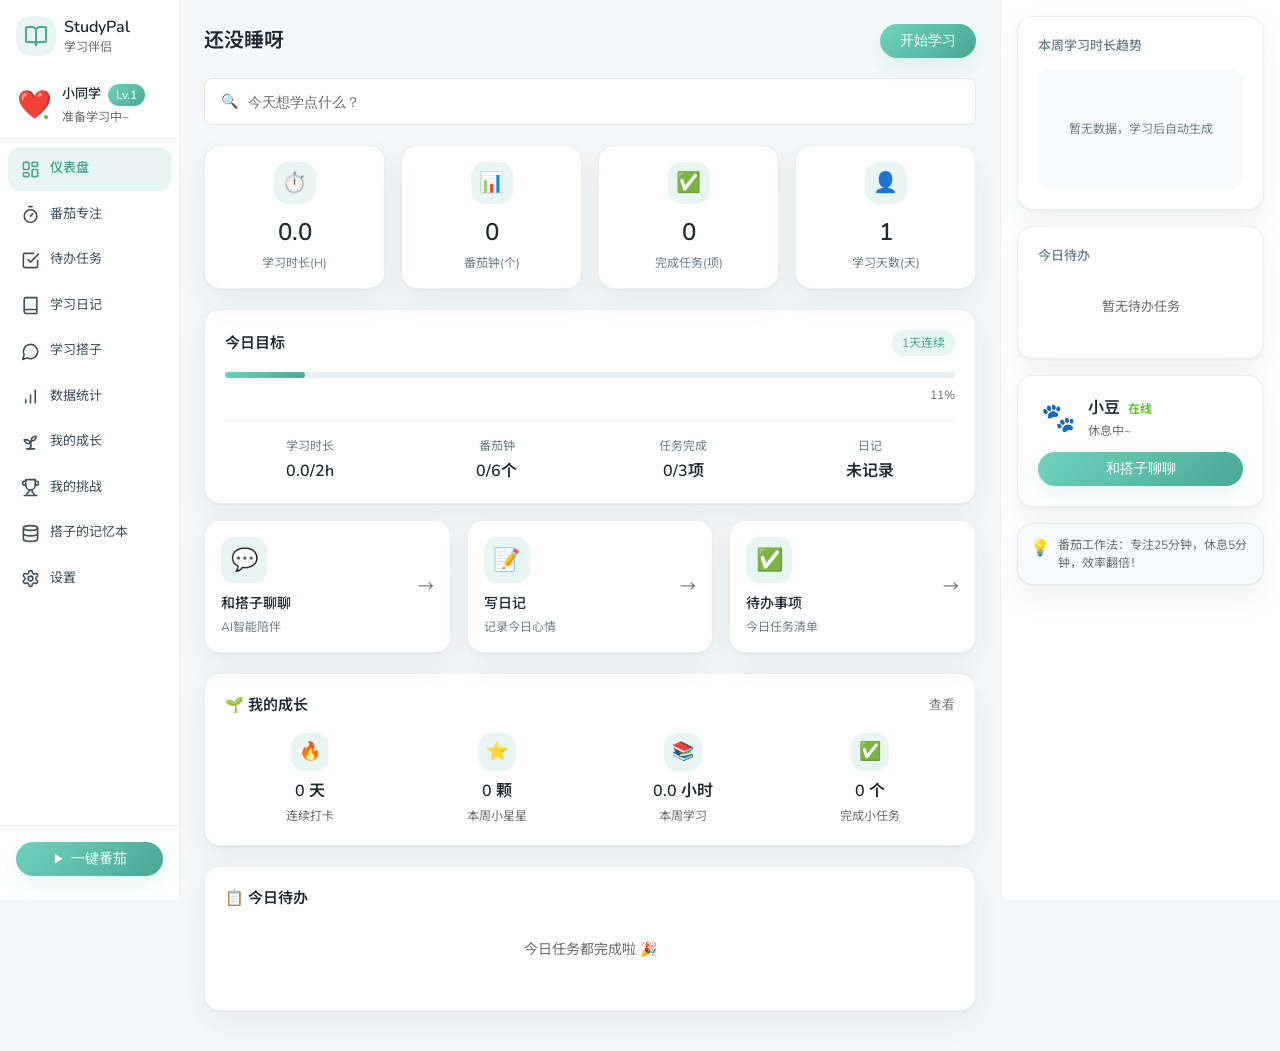
==== commit 8f209f9f: "style(界面): 统一薄荷绿主题并替换导航图标 - dashboard/挑战页 CSS 追加薄荷绿品牌主题层，统一配色、圆角、阴影与按钮渐变 - dashboard.html 顶部加载 Nunit" ====
--- a/templates/dashboard.html
+++ b/templates/dashboard.html
@@ -4,6 +4,9 @@
     <meta charset="UTF-8">
     <meta name="viewport" content="width=device-width, initial-scale=1.0">
     <title>StudyPal</title>
+    <link rel="preconnect" href="https://fonts.googleapis.com">
+    <link rel="preconnect" href="https://fonts.gstatic.com" crossorigin>
+    <link rel="stylesheet" href="https://fonts.googleapis.com/css2?family=Nunito:wght@400;600;700;800&family=Noto+Sans+SC:wght@400;500;600;700&display=swap">
     <link rel="stylesheet" href="/static/css/dashboard.css">
     <link rel="stylesheet" href="/static/css/challenge.css">
 </head>
@@ -13,7 +16,7 @@
         <!-- Logo -->
         <div class="sidebar-header">
             <div class="logo">
-                <div class="logo-icon">📚</div>
+                <div class="logo-icon"><svg viewBox="0 0 24 24" width="24" height="24" fill="none" stroke="currentColor" stroke-width="2" stroke-linecap="round" stroke-linejoin="round" aria-hidden="true"><path d="M12 7v14"/><path d="M3 18a1 1 0 0 1-1-1V4a1 1 0 0 1 1-1h5a4 4 0 0 1 4 4 4 4 0 0 1 4-4h5a1 1 0 0 1 1 1v13a1 1 0 0 1-1 1h-6a3 3 0 0 0-3 3 3 3 0 0 0-3-3z"/></svg></div>
                 <div class="logo-text">
                     <div class="logo-title">StudyPal</div>
                     <div class="logo-subtitle">学习伴侣</div>
@@ -36,43 +39,43 @@
         <!-- 导航菜单 -->
         <nav class="nav-menu">
             <a href="#dashboard" class="nav-item active" data-section="dashboard">
-                <span class="nav-icon">📊</span>
+                <span class="nav-icon"><svg viewBox="0 0 24 24" fill="none" stroke="currentColor" stroke-width="2" stroke-linecap="round" stroke-linejoin="round" aria-hidden="true"><rect width="7" height="9" x="3" y="3" rx="1"/><rect width="7" height="5" x="14" y="3" rx="1"/><rect width="7" height="9" x="14" y="12" rx="1"/><rect width="7" height="5" x="3" y="16" rx="1"/></svg></span>
                 <span class="nav-text">仪表盘</span>
             </a>
             <a href="#pomodoro" class="nav-item" data-section="pomodoro">
-                <span class="nav-icon">⏱️</span>
+                <span class="nav-icon"><svg viewBox="0 0 24 24" fill="none" stroke="currentColor" stroke-width="2" stroke-linecap="round" stroke-linejoin="round" aria-hidden="true"><line x1="10" x2="14" y1="2" y2="2"/><line x1="12" x2="15" y1="14" y2="11"/><circle cx="12" cy="14" r="8"/></svg></span>
                 <span class="nav-text">番茄专注</span>
             </a>
             <a href="#tasks" class="nav-item" data-section="tasks">
-                <span class="nav-icon">✅</span>
+                <span class="nav-icon"><svg viewBox="0 0 24 24" fill="none" stroke="currentColor" stroke-width="2" stroke-linecap="round" stroke-linejoin="round" aria-hidden="true"><polyline points="9 11 12 14 22 4"/><path d="M21 12v7a2 2 0 0 1-2 2H5a2 2 0 0 1-2-2V5a2 2 0 0 1 2-2h11"/></svg></span>
                 <span class="nav-text">待办任务</span>
             </a>
             <a href="#diary" class="nav-item" data-section="diary">
-                <span class="nav-icon">📝</span>
+                <span class="nav-icon"><svg viewBox="0 0 24 24" fill="none" stroke="currentColor" stroke-width="2" stroke-linecap="round" stroke-linejoin="round" aria-hidden="true"><path d="M4 19.5v-15A2.5 2.5 0 0 1 6.5 2H20v20H6.5a2.5 2.5 0 0 1 0-5H20"/></svg></span>
                 <span class="nav-text">学习日记</span>
             </a>
             <a href="#buddy" class="nav-item" data-section="buddy">
-                <span class="nav-icon">💬</span>
+                <span class="nav-icon"><svg viewBox="0 0 24 24" fill="none" stroke="currentColor" stroke-width="2" stroke-linecap="round" stroke-linejoin="round" aria-hidden="true"><path d="M7.9 20A9 9 0 1 0 4 16.1L2 22Z"/></svg></span>
                 <span class="nav-text">学习搭子</span>
             </a>
             <a href="#statistics" class="nav-item" data-section="statistics">
-                <span class="nav-icon">📈</span>
+                <span class="nav-icon"><svg viewBox="0 0 24 24" fill="none" stroke="currentColor" stroke-width="2" stroke-linecap="round" stroke-linejoin="round" aria-hidden="true"><line x1="12" x2="12" y1="20" y2="10"/><line x1="18" x2="18" y1="20" y2="4"/><line x1="6" x2="6" y1="20" y2="16"/></svg></span>
                 <span class="nav-text">数据统计</span>
             </a>
             <a href="#growth" class="nav-item" data-section="growth">
-                <span class="nav-icon">🌱</span>
+                <span class="nav-icon"><svg viewBox="0 0 24 24" fill="none" stroke="currentColor" stroke-width="2" stroke-linecap="round" stroke-linejoin="round" aria-hidden="true"><path d="M7 20h10"/><path d="M10 20c5.5-2.5.8-6.4 3-10"/><path d="M9.5 9.4c1.1.8 1.8 2.2 2.3 3.7-2 .4-3.5.4-4.8-.3-1.2-.6-2.3-1.9-3-4.2 2.8-.5 4.4 0 5.5.8z"/><path d="M14.1 6a7 7 0 0 0-1.1 4c1.9-.1 3.3-.6 4.3-1.4 1-1 1.6-2.3 1.7-4.6-2.7.1-4 1-4.9 2z"/></svg></span>
                 <span class="nav-text">我的成长</span>
             </a>
             <a href="#challenges" class="nav-item" data-section="challenges">
-                <span class="nav-icon">🏆</span>
+                <span class="nav-icon"><svg viewBox="0 0 24 24" fill="none" stroke="currentColor" stroke-width="2" stroke-linecap="round" stroke-linejoin="round" aria-hidden="true"><path d="M6 9H4.5a2.5 2.5 0 0 1 0-5H6"/><path d="M18 9h1.5a2.5 2.5 0 0 0 0-5H18"/><path d="M4 22h16"/><path d="M10 14.66V17c0 .55-.47.98-.97 1.21C7.85 18.75 7 20.24 7 22"/><path d="M14 14.66V17c0 .55.47.98.97 1.21C16.15 18.75 17 20.24 17 22"/><path d="M18 2H6v7a6 6 0 0 0 12 0V2Z"/></svg></span>
                 <span class="nav-text">我的挑战</span>
             </a>
             <a href="#memory" class="nav-item" data-section="memory">
-                <span class="nav-icon">🧠</span>
+                <span class="nav-icon"><svg viewBox="0 0 24 24" fill="none" stroke="currentColor" stroke-width="2" stroke-linecap="round" stroke-linejoin="round" aria-hidden="true"><ellipse cx="12" cy="5" rx="9" ry="3"/><path d="M3 5v14a9 3 0 0 0 18 0V5"/><path d="M3 12a9 3 0 0 0 18 0"/></svg></span>
                 <span class="nav-text">搭子的记忆本</span>
             </a>
             <a href="#settings" class="nav-item" data-section="settings">
-                <span class="nav-icon">⚙️</span>
+                <span class="nav-icon"><svg viewBox="0 0 24 24" fill="none" stroke="currentColor" stroke-width="2" stroke-linecap="round" stroke-linejoin="round" aria-hidden="true"><path d="M12.22 2h-.44a2 2 0 0 0-2 2v.18a2 2 0 0 1-1 1.73l-.43.25a2 2 0 0 1-2 0l-.15-.08a2 2 0 0 0-2.73.73l-.22.38a2 2 0 0 0 .73 2.73l.15.1a2 2 0 0 1 1 1.72v.51a2 2 0 0 1-1 1.74l-.15.09a2 2 0 0 0-.73 2.73l.22.38a2 2 0 0 0 2.73.73l.15-.08a2 2 0 0 1 2 0l.43.25a2 2 0 0 1 1 1.73V20a2 2 0 0 0 2 2h.44a2 2 0 0 0 2-2v-.18a2 2 0 0 1 1-1.73l.43-.25a2 2 0 0 1 2 0l.15.08a2 2 0 0 0 2.73-.73l.22-.39a2 2 0 0 0-.73-2.73l-.15-.08a2 2 0 0 1-1-1.74v-.5a2 2 0 0 1 1-1.74l.15-.09a2 2 0 0 0 .73-2.73l-.22-.38a2 2 0 0 0-2.73-.73l-.15.08a2 2 0 0 1-2 0l-.43-.25a2 2 0 0 1-1-1.73V4a2 2 0 0 0-2-2z"/><circle cx="12" cy="12" r="3"/></svg></span>
                 <span class="nav-text">设置</span>
             </a>
         </nav>
--- a/static/css/dashboard.css
+++ b/static/css/dashboard.css
@@ -1518,3 +1518,116 @@
   .loading-dots span { opacity: 1 !important; transform: none !important; }
   .message-buddy, .message-user { opacity: 1 !important; transform: none !important; }
 }
+
+/* ==================== 薄荷绿品牌主题层（StudyPal 视觉统一） ====================
+   只做「皮肤覆盖」，不改变任何布局与交互逻辑；放在文件末尾以确保覆盖上面的原始黑白样式。
+   设计基准与 login/register 一致：薄荷绿 + 冷白底 + 大圆角 + 柔和阴影。 */
+:root {
+  --sp-bg: #F4F8FA;
+  --sp-surface: #FFFFFF;
+  --sp-surface-soft: #EEF4F6;
+  --sp-mist: #F6FAFB;
+  --sp-ink: #1E2A33;
+  --sp-ink-2: #3D4F5C;
+  --sp-muted: #6B7E8D;
+  --sp-line: rgba(30, 42, 51, .08);
+  --sp-line-strong: rgba(30, 42, 51, .14);
+  --sp-brand: #5BBFAA;
+  --sp-brand-2: #4AA894;
+  --sp-brand-ghost: rgba(91, 191, 170, .14);
+  --sp-brand-grad: linear-gradient(135deg, #6FD3BE, #4AA894);
+  --sp-card-radius: 16px;
+  --sp-shadow: 0 1px 2px rgba(30, 42, 51, .04), 0 12px 30px rgba(30, 42, 51, .07);
+  --sp-shadow-sm: 0 1px 2px rgba(30, 42, 51, .05), 0 4px 12px rgba(30, 42, 51, .05);
+}
+
+body {
+  background: var(--sp-bg);
+  color: var(--sp-ink);
+  font-family: "Nunito", "Noto Sans SC", "PingFang SC", "Microsoft YaHei", "Segoe UI", sans-serif;
+}
+
+:focus-visible { outline: 2px solid var(--sp-brand); outline-offset: 2px; }
+
+/* 卡片：大圆角 + 轻阴影 + 细腻描边 */
+.card, .stat-card, .quick-card, .task-list, .modal-content {
+  background: var(--sp-surface);
+  border: 1px solid var(--sp-line);
+  border-radius: var(--sp-card-radius);
+  box-shadow: var(--sp-shadow);
+}
+.stat-card, .quick-card { transition: transform .18s ease, box-shadow .18s ease; }
+.stat-card:hover, .quick-card:hover {
+  transform: translateY(-2px);
+  box-shadow: 0 10px 26px rgba(30, 42, 51, .10);
+}
+
+.sidebar, .right-sidebar { background: var(--sp-surface); border-color: var(--sp-line); }
+.logo-title, .page-title, .card-header-title, .stat-value, .quick-title { color: var(--sp-ink); }
+.card-title, .stat-label, .goal-label, .quick-desc { color: var(--sp-muted); }
+
+/* 图标 chip：把裸 emoji 收进柔和底色里，贴近 login 页的图标语言 */
+.logo-icon, .stat-icon, .quick-icon, .exam-stat-icon {
+  background: var(--sp-brand-ghost);
+  color: var(--sp-brand-2);
+  border-radius: 14px;
+  display: inline-flex;
+  align-items: center;
+  justify-content: center;
+}
+.logo-icon { width: 40px; height: 40px; font-size: 22px; }
+.stat-icon { width: 42px; height: 42px; font-size: 20px; margin-bottom: 10px; }
+.quick-icon { width: 46px; height: 46px; font-size: 22px; margin-bottom: 10px; }
+.exam-stat-icon { width: 38px; height: 38px; font-size: 18px; margin-bottom: 8px; }
+
+/* 导航 */
+.nav-item { color: var(--sp-ink-2); border-radius: 12px; }
+.nav-item:hover { background: var(--sp-surface-soft); color: var(--sp-ink); }
+.nav-item.active { background: var(--sp-brand-ghost); color: var(--sp-brand-2); font-weight: 600; }
+.nav-icon { display: grid; place-items: center; color: inherit; }
+.nav-icon svg { width: 19px; height: 19px; }
+
+/* 按钮 */
+.btn-primary { background: var(--sp-brand-grad); color: #fff; border: none; box-shadow: 0 8px 20px var(--sp-brand-ghost); }
+.btn-primary:hover { background: var(--sp-brand-grad); opacity: .94; transform: translateY(-1px); }
+.btn-primary:active { transform: translateY(0) scale(.99); }
+.btn-ghost { border: 1px solid var(--sp-line-strong); color: var(--sp-ink); background: transparent; }
+.btn-ghost:hover { background: var(--sp-brand-ghost); border-color: var(--sp-brand); color: var(--sp-brand-2); }
+.btn-new-conversation { background: var(--sp-brand-grad); }
+.btn-new-conversation:hover { background: var(--sp-brand-grad); opacity: .94; }
+
+/* 进度与状态 */
+.progress-bar { background: #E6EFF1; border-radius: 6px; }
+.progress-fill { background: var(--sp-brand-grad); border-radius: 6px; }
+.streak-badge, .timeline-badge { background: var(--sp-brand-ghost); color: var(--sp-brand-2); }
+.level-badge, .buddy-level-badge { background: var(--sp-brand-grad); color: #fff; border-radius: 999px; }
+.pomo-ring-fill { stroke: var(--sp-brand); }
+.score-target { background: var(--sp-mist); border-radius: 12px; }
+.empty-chart { background: var(--sp-mist); border-radius: 12px; min-height: 120px; }
+.empty-chart::after { content: "暂无数据，学习后自动生成"; color: var(--sp-muted); font-size: 12px; }
+.tip-card { background: var(--sp-mist); }
+
+/* 成长页倒计时卡：黑底改薄荷渐变 */
+.exam-countdown-card { background: var(--sp-brand-grad); color: #fff; border-radius: var(--sp-card-radius); }
+.exam-countdown-card .countdown-label,
+.exam-countdown-card .countdown-unit,
+.exam-countdown-card .countdown-date { color: rgba(255, 255, 255, .88); }
+.exam-countdown-card .countdown-date { border-top-color: rgba(255, 255, 255, .28); }
+
+/* 标签页 / 复选 / 列表项选中态 */
+.filter-tab.active { background: var(--sp-brand-ghost); color: var(--sp-brand-2); }
+.filter-tab:hover:not(.active) { background: var(--sp-surface-soft); color: var(--sp-ink); }
+.task-checkbox.checked { background: var(--sp-brand); border-color: var(--sp-brand); }
+.task-checkbox.checked::after { border-color: #fff; }
+.conversation-item.active, .roster-item.active,
+.my-buddy-item.active, .history-item.active {
+  background: var(--sp-brand-ghost);
+  border-color: var(--sp-brand);
+}
+.conversation-item:hover, .roster-item:hover, .my-buddy-item:hover, .history-item:hover { background: var(--sp-surface-soft); }
+.quick-reply:hover, .quick-chip:hover {
+  background: var(--sp-brand); color: #fff; border-color: var(--sp-brand);
+}
+
+/* 搜索框聚焦 */
+.search-box:focus-within { border-color: var(--sp-brand); box-shadow: 0 0 0 3px var(--sp-brand-ghost); }
--- a/static/css/challenge.css
+++ b/static/css/challenge.css
@@ -1,6 +1,6 @@
 /* ============================================================
  * StudyPal "我的挑战" 模块样式
- * 严格遵循项目极简米色设计系统
+ * 薄荷绿设计系统（与 dashboard 统一），强调色见文末主题层
  * 所有类名以 .challenge- 为前缀，隔离样式作用域
  * ============================================================ */
 
@@ -53,12 +53,12 @@
     border-radius: 8px;
     font-size: 14px;
     background: #FFFFFF;
-    color: #1A1A1A;
+    color: #1E2A33;
 }
 
 .challenge-select:focus {
     outline: none;
-    border-color: #1A1A1A;
+    border-color: #4AA894;
 }
 
 .challenge-grade-tag {
@@ -94,12 +94,12 @@
 .challenge-card-title {
     font-size: 18px;
     font-weight: 600;
-    color: #1A1A1A;
+    color: #1E2A33;
 }
 
 /* ===== 按钮 ===== */
 .challenge-btn-primary {
-    background: #1A1A1A;
+    background: linear-gradient(135deg, #6FD3BE, #4AA894);
     color: #FFFFFF;
     border: none;
     border-radius: 20px;
@@ -116,7 +116,7 @@
 
 .challenge-btn-ghost {
     background: transparent;
-    color: #1A1A1A;
+    color: #1E2A33;
     border: 1px solid #E8E6E1;
     border-radius: 20px;
     padding: 6px 16px;
@@ -159,7 +159,7 @@
 .challenge-overview-title {
     font-size: 18px;
     font-weight: 600;
-    color: #1A1A1A;
+    color: #1E2A33;
     margin-bottom: 12px;
 }
 
@@ -194,7 +194,7 @@
 
 .challenge-term-progress-fill {
     height: 100%;
-    background: #1A1A1A;
+    background: linear-gradient(135deg, #6FD3BE, #4AA894);
     border-radius: 3px;
 }
 
@@ -229,7 +229,7 @@
 .challenge-subject-name {
     font-size: 16px;
     font-weight: 600;
-    color: #1A1A1A;
+    color: #1E2A33;
     display: flex;
     align-items: center;
     gap: 8px;
@@ -255,7 +255,7 @@
 .challenge-subject-percent {
     font-size: 13px;
     font-weight: 600;
-    color: #1A1A1A;
+    color: #1E2A33;
     min-width: 36px;
     text-align: right;
 }
@@ -263,7 +263,7 @@
 .challenge-subject-stars,
 .challenge-subject-score {
     font-size: 14px;
-    color: #1A1A1A;
+    color: #1E2A33;
     margin-left: auto;
 }
 
@@ -299,7 +299,7 @@
 
 .challenge-progress-fill {
     height: 100%;
-    background: #1A1A1A;
+    background: linear-gradient(135deg, #6FD3BE, #4AA894);
     border-radius: 4px;
     transition: width 0.3s ease;
 }
@@ -338,13 +338,13 @@
 
 .challenge-milestone-name {
     font-weight: 600;
-    color: #1A1A1A;
+    color: #1E2A33;
     font-size: 14px;
 }
 
 .challenge-milestone-score {
     font-weight: 600;
-    color: #1A1A1A;
+    color: #1E2A33;
     font-size: 14px;
     text-align: right;
 }
@@ -368,7 +368,7 @@
     gap: 8px;
     margin-top: 12px;
     font-size: 14px;
-    color: #1A1A1A;
+    color: #1E2A33;
     cursor: pointer;
 }
 
@@ -390,7 +390,7 @@
 
 .challenge-timeline-progress {
     height: 100%;
-    background: #1A1A1A;
+    background: linear-gradient(135deg, #6FD3BE, #4AA894);
     border-radius: 2px;
     transition: width 0.3s ease;
 }
@@ -419,7 +419,7 @@
 
 .challenge-timeline-name {
     font-weight: 600;
-    color: #1A1A1A;
+    color: #1E2A33;
     font-size: 14px;
 }
 
@@ -460,7 +460,7 @@
 
 .challenge-distribution-name {
     font-size: 13px;
-    color: #1A1A1A;
+    color: #1E2A33;
 }
 
 .challenge-distribution-bar-wrap {
@@ -472,7 +472,7 @@
 
 .challenge-distribution-bar {
     height: 100%;
-    background: #1A1A1A;
+    background: linear-gradient(135deg, #6FD3BE, #4AA894);
     border-radius: 3px;
 }
 
@@ -522,7 +522,7 @@
 .challenge-parent-stat-val {
     font-size: 22px;
     font-weight: 700;
-    color: #1A1A1A;
+    color: #1E2A33;
 }
 
 .challenge-parent-stat-label {
@@ -556,7 +556,7 @@
 .challenge-empty-title {
     font-size: 18px;
     font-weight: 600;
-    color: #1A1A1A;
+    color: #1E2A33;
     margin-bottom: 8px;
 }
 
@@ -607,7 +607,7 @@
 .challenge-modal-title {
     font-size: 18px;
     font-weight: 600;
-    color: #1A1A1A;
+    color: #1E2A33;
 }
 
 .challenge-modal-close {
@@ -623,7 +623,7 @@
 }
 
 .challenge-modal-close:hover {
-    color: #1A1A1A;
+    color: #1E2A33;
 }
 
 .challenge-modal-info {
@@ -652,7 +652,7 @@
     border-radius: 8px;
     font-size: 14px;
     background: #FFFFFF;
-    color: #1A1A1A;
+    color: #1E2A33;
     font-family: inherit;
     box-sizing: border-box;
 }
@@ -664,7 +664,7 @@
 
 .challenge-input:focus {
     outline: none;
-    border-color: #1A1A1A;
+    border-color: #4AA894;
 }
 
 .challenge-form-inline {
@@ -713,7 +713,7 @@
 }
 
 .challenge-grade-option:hover {
-    border-color: #1A1A1A;
+    border-color: #4AA894;
     background: #FAFAFA;
 }
 
@@ -725,7 +725,7 @@
 .challenge-grade-option-name {
     font-size: 16px;
     font-weight: 600;
-    color: #1A1A1A;
+    color: #1E2A33;
     margin-bottom: 4px;
 }
 
@@ -752,9 +752,9 @@
 }
 
 .challenge-grade-pill.active {
-    background: #1A1A1A;
+    background: linear-gradient(135deg, #6FD3BE, #4AA894);
     color: #FFFFFF;
-    border-color: #1A1A1A;
+    border-color: #4AA894;
 }
 
 /* ===== 图标选择 ===== */
@@ -783,7 +783,7 @@
 }
 
 .challenge-icon-btn.active {
-    border-color: #1A1A1A;
+    border-color: #4AA894;
     background: #FAFAFA;
 }
 
@@ -834,9 +834,9 @@
     margin-bottom: 6px;
 }
 
-.progress-bar {
+.progress-bar-wrap .progress-bar {
     height: 100%;
-    background: #1A1A1A;
+    background: linear-gradient(135deg, #6FD3BE, #4AA894);
     border-radius: 4px;
     transition: width 0.3s ease;
 }
@@ -845,3 +845,19 @@
     font-size: 12px;
     color: #8C8C8C;
 }
+
+/* ==================== 薄荷绿统一主题层（与 dashboard 保持一致） ==================== */
+.page-challenges-wrap,
+.challenge-body {
+    font-family: "Nunito", "Noto Sans SC", "PingFang SC", "Microsoft YaHei", "Segoe UI", sans-serif;
+    color: #1E2A33;
+}
+.challenge-topbar {
+    border-radius: 16px;
+    border-color: rgba(30, 42, 51, .08);
+    box-shadow: 0 1px 2px rgba(30, 42, 51, .04), 0 12px 30px rgba(30, 42, 51, .07);
+}
+.challenge-select { border-radius: 10px; }
+.challenge-select:focus-visible { outline: 2px solid #5BBFAA; outline-offset: 2px; }
+.challenge-grade-tag { background: rgba(91, 191, 170, .14); color: #4AA894; }
+.challenge-home-entry-card:hover { background: #F6FAFB; }
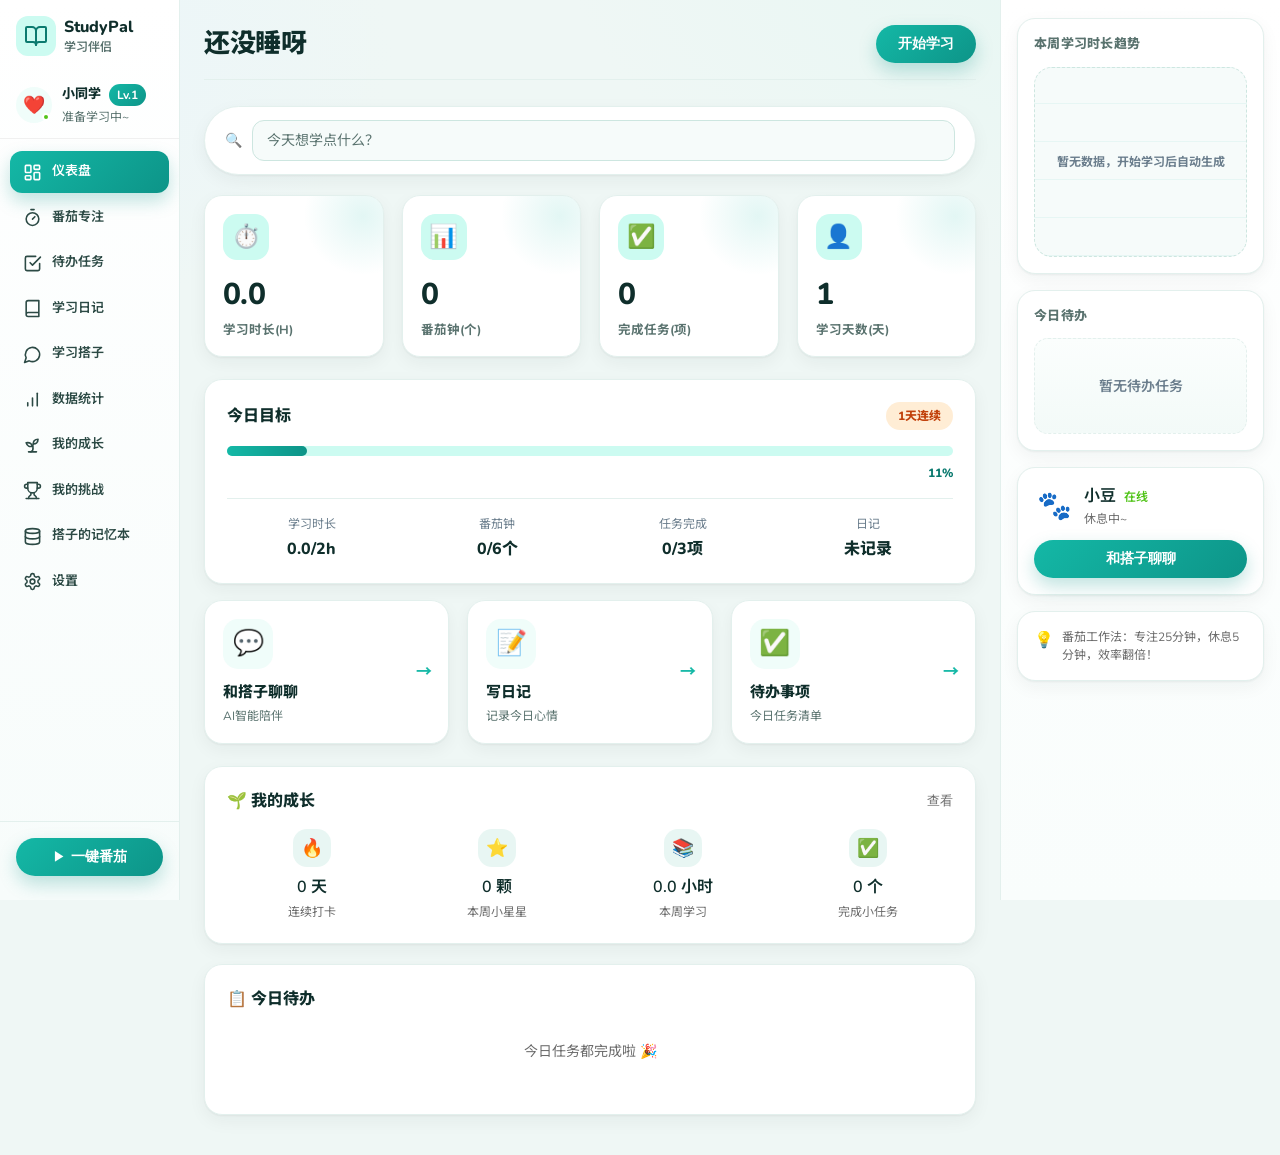
==== commit 6c3d9d31: "style(界面): 多页面视觉与交互细节打磨" ====
--- a/templates/dashboard.html
+++ b/templates/dashboard.html
@@ -9,6 +9,9 @@
     <link rel="stylesheet" href="https://fonts.googleapis.com/css2?family=Nunito:wght@400;600;700;800&family=Noto+Sans+SC:wght@400;500;600;700&display=swap">
     <link rel="stylesheet" href="/static/css/dashboard.css">
     <link rel="stylesheet" href="/static/css/challenge.css">
+    <link rel="stylesheet" href="/static/css/redesign.css">
+    <link rel="stylesheet" href="/static/css/polish.css">
+    <link rel="stylesheet" href="/static/css/pages.css">
 </head>
 <body>
     <!-- ==================== 左侧导航栏 ==================== -->
@@ -286,9 +289,9 @@
         <!-- ---- 我的成长页 ---- -->
         <div class="page-section hidden" id="section-growth">
             <div class="page-header">
-                <div class="page-title">
-                    <span class="title-icon">🌱</span>
-                    <span>我的成长</span>
+                <div class="title-stack">
+                    <div class="title-main"><span class="title-icon">🌱</span><span>我的成长</span></div>
+                    <div class="title-sub">记录每一天的坚持，看着自己一点点变强</div>
                 </div>
                 <button class="btn-primary" id="btn-add-subject">+ 添加科目</button>
             </div>
@@ -298,6 +301,10 @@
                 <div class="countdown-number" id="growth-streak">0</div>
                 <div class="countdown-unit">天</div>
                 <div class="countdown-date" id="growth-encourage">每天来学一点，就很了不起啦</div>
+                <div class="growth-extra">
+                    <span class="growth-chip">📚 本周学习 <b id="growth-stat-hours">0.0</b> 小时</span>
+                    <span class="growth-chip">⭐ 本周星星 <b id="growth-stat-stars">0</b> 颗</span>
+                </div>
             </div>
 
             <div class="two-column">
@@ -333,47 +340,101 @@
             <div class="page-header">
                 <div class="page-title">
                     <span class="title-icon">⏱️</span>
-                    <span>番茄专注</span>
-                </div>
-            </div>
-            <div class="pomo-center">
-                <div class="pomo-ring-wrap">
-                    <svg class="pomo-ring" width="200" height="200" viewBox="0 0 200 200">
-                        <circle cx="100" cy="100" r="90" fill="none" stroke-width="10" class="pomo-ring-bg"/>
-                        <circle cx="100" cy="100" r="90" fill="none" stroke-width="10" stroke-linecap="round" class="pomo-ring-fill" id="pomo-ring-fill"
-                            stroke-dasharray="565.48" stroke-dashoffset="0"/>
-                    </svg>
-                    <div class="pomo-time-display">
-                        <div class="pomo-time" id="pomo-time">25:00</div>
-                        <div class="pomo-status" id="pomo-status">准备开始</div>
-                    </div>
-                </div>
-                <div class="pomo-controls">
-                    <button class="btn-primary btn-lg" id="btn-pomo-toggle">开始</button>
-                    <button class="btn-ghost btn-lg" id="btn-pomo-reset">重置</button>
-                </div>
-                <div class="pomo-config">
-                    <label>专注时长(分钟): <span id="pomo-duration-text">25</span></label>
-                    <input type="range" min="5" max="60" step="5" value="25" id="pomo-duration-input" aria-label="专注时长（分钟）">
-                </div>
-            </div>
-            <div class="card">
-                <div class="card-header-title">📋 今日完成记录</div>
-                <div class="empty-state" id="pomo-history">暂无完成记录</div>
+                    <div class="title-stack">
+                        <h1 class="title-main">番茄专注</h1>
+                        <p class="title-sub">一次只做一件事，专注 25 分钟，然后好好休息</p>
+                    </div>
+                </div>
+                <span class="streak-badge" id="pomo-today-count">今日 0 个番茄</span>
+            </div>
+
+            <div class="pomo-grid">
+                <!-- 左：专注主卡 -->
+                <section class="card pomo-focus-card">
+                    <div class="pomo-focus-top">
+                        <span class="pomo-badge">当前任务</span>
+                        <span class="pomo-task-name" id="pomo-task-name">自由专注</span>
+                    </div>
+                    <div class="pomo-ring-wrap">
+                        <svg class="pomo-ring" width="260" height="260" viewBox="0 0 200 200" role="img" aria-label="番茄钟进度环">
+                            <circle cx="100" cy="100" r="90" fill="none" stroke-width="10" class="pomo-ring-bg"/>
+                            <circle cx="100" cy="100" r="90" fill="none" stroke-width="10" stroke-linecap="round" class="pomo-ring-fill" id="pomo-ring-fill"
+                                stroke-dasharray="565.48" stroke-dashoffset="0"/>
+                        </svg>
+                        <div class="pomo-time-display">
+                            <div class="pomo-time" id="pomo-time">25:00</div>
+                            <div class="pomo-status" id="pomo-status">准备开始</div>
+                        </div>
+                    </div>
+                    <div class="pomo-presets" role="group" aria-label="专注时长预设">
+                        <button type="button" class="pomo-chip active" data-duration="25">25 分钟</button>
+                        <button type="button" class="pomo-chip" data-duration="45">45 分钟</button>
+                        <button type="button" class="pomo-chip" data-duration="60">60 分钟</button>
+                    </div>
+                    <div class="pomo-controls">
+                        <button class="btn-primary btn-lg" id="btn-pomo-toggle">开始专注</button>
+                        <button class="btn-ghost btn-lg" id="btn-pomo-reset">重置</button>
+                    </div>
+                    <div class="pomo-config">
+                        <label for="pomo-duration-input">自定义：<span id="pomo-duration-text">25</span> 分钟</label>
+                        <input type="range" min="5" max="60" step="5" value="25" id="pomo-duration-input" aria-label="专注时长（分钟）">
+                    </div>
+                </section>
+
+                <!-- 右：今日统计 + 记录 + 贴士 -->
+                <aside class="pomo-side">
+                    <div class="card">
+                        <div class="card-header-title">今日专注</div>
+                        <div class="pomo-stat-row">
+                            <div class="pomo-stat">
+                                <div class="pomo-stat-value" id="pomo-stat-count">0</div>
+                                <div class="pomo-stat-label">完成番茄</div>
+                            </div>
+                            <div class="pomo-stat">
+                                <div class="pomo-stat-value" id="pomo-stat-min">0</div>
+                                <div class="pomo-stat-label">专注分钟</div>
+                            </div>
+                            <div class="pomo-stat">
+                                <div class="pomo-stat-value" id="pomo-stat-streak">1</div>
+                                <div class="pomo-stat-label">连续天数</div>
+                            </div>
+                        </div>
+                    </div>
+
+                    <div class="card">
+                        <div class="card-header-title">今日完成记录</div>
+                        <div class="empty-state" id="pomo-history">还没有完成记录，开始第一个番茄吧</div>
+                    </div>
+
+                    <div class="card pomo-tip-card">
+                        <div class="pomo-tip-icon">💡</div>
+                        <div>
+                            <div class="pomo-tip-title">番茄小贴士</div>
+                            <div class="pomo-tip-text">专注 25 分钟，休息 5 分钟。每完成 4 个番茄，休息得久一点，效果更好。</div>
+                        </div>
+                    </div>
+                </aside>
             </div>
         </div>
 
         <!-- ---- 待办任务页 ---- -->
         <div class="page-section hidden" id="section-tasks">
             <div class="page-header">
-                <div class="page-title">
-                    <span class="title-icon">✅</span>
-                    <span>待办任务</span>
+                <div class="title-stack">
+                    <div class="title-main"><span class="title-icon">✅</span><span>待办任务</span></div>
+                    <div class="title-sub">把要做的写下来，一件一件完成它</div>
                 </div>
                 <div class="badge-row">
                     <span class="tag" id="tasks-pending-count">0 待完成</span>
                     <span class="tag" id="tasks-completed-count">0 已完成</span>
                 </div>
+            </div>
+            <div class="card task-summary">
+                <div class="task-progress-meta">
+                    <span>今日进度</span>
+                    <span><b id="task-progress-text">0 / 0</b> · <b id="task-progress-pct">0%</b></span>
+                </div>
+                <div class="task-progress"><div class="task-progress-fill" id="task-progress-fill" style="width:0%"></div></div>
             </div>
             <div class="add-task-bar card">
                 <input type="text" id="new-task-input" aria-label="新任务内容" placeholder="添加新任务…" class="task-input">
@@ -392,9 +453,9 @@
         <!-- ---- 学习日记页 ---- -->
         <div class="page-section hidden" id="section-diary">
             <div class="page-header">
-                <div class="page-title">
-                    <span class="title-icon">📝</span>
-                    <span>学习日记</span>
+                <div class="title-stack">
+                    <div class="title-main"><span class="title-icon">📝</span><span>学习日记</span></div>
+                    <div class="title-sub">记下今天的心情与收获，给未来的自己留封信</div>
                 </div>
                 <div class="diary-actions">
                     <button class="btn-ghost" id="btn-diary-history">📋 历史记录</button>
@@ -703,9 +764,9 @@
         <!-- ---- 数据统计页 ---- -->
         <div class="page-section hidden" id="section-statistics">
             <div class="page-header">
-                <div class="page-title">
-                    <span class="title-icon">📈</span>
-                    <span>数据统计</span>
+                <div class="title-stack">
+                    <div class="title-main"><span class="title-icon">📈</span><span>数据统计</span></div>
+                    <div class="title-sub" id="stats-trend-text">用真实数据看看你的学习节奏，稳稳进步</div>
                 </div>
             </div>
             <div class="stats-row">
@@ -722,7 +783,7 @@
                 <div class="stat-card">
                     <div class="stat-icon">🎯</div>
                     <div class="stat-value" id="stats-total-pomo">0</div>
-                    <div class="stat-label">番茄钟总数(个)</div>
+                    <div class="stat-label">学习次数(次)</div>
                 </div>
                 <div class="stat-card">
                     <div class="stat-icon">📊</div>
@@ -730,18 +791,49 @@
                     <div class="stat-label">任务完成率</div>
                 </div>
             </div>
-            <div class="card">
-                <div class="card-header-title">📈 本周学习时长趋势</div>
-                <div class="empty-chart" id="stats-line-chart"></div>
+            <div class="stats-gauges">
+                <div class="card gauge-card">
+                    <div class="gauge-ring">
+                        <svg viewBox="0 0 120 120" class="gauge-svg" aria-hidden="true">
+                            <circle class="gauge-track" cx="60" cy="60" r="52"/>
+                            <circle class="gauge-fill" id="g-today-fill" cx="60" cy="60" r="52"/>
+                        </svg>
+                        <div class="gauge-center"><span id="g-today-pct">0%</span></div>
+                    </div>
+                    <div class="gauge-title">今日目标</div>
+                    <div class="gauge-sub" id="g-today-sub">0.0 / 2 h</div>
+                </div>
+                <div class="card gauge-card">
+                    <div class="gauge-ring">
+                        <svg viewBox="0 0 120 120" class="gauge-svg" aria-hidden="true">
+                            <circle class="gauge-track" cx="60" cy="60" r="52"/>
+                            <circle class="gauge-fill" id="g-week-fill" cx="60" cy="60" r="52"/>
+                        </svg>
+                        <div class="gauge-center"><span id="g-week-pct">0%</span></div>
+                    </div>
+                    <div class="gauge-title">本周目标</div>
+                    <div class="gauge-sub" id="g-week-sub">0.0 / 14 h</div>
+                </div>
+                <div class="card gauge-card">
+                    <div class="gauge-ring">
+                        <svg viewBox="0 0 120 120" class="gauge-svg" aria-hidden="true">
+                            <circle class="gauge-track" cx="60" cy="60" r="52"/>
+                            <circle class="gauge-fill" id="g-task-fill" cx="60" cy="60" r="52"/>
+                        </svg>
+                        <div class="gauge-center"><span id="g-task-pct">0%</span></div>
+                    </div>
+                    <div class="gauge-title">任务完成率</div>
+                    <div class="gauge-sub" id="g-task-sub">0 / 0 项</div>
+                </div>
             </div>
         </div>
 
         <!-- ---- 搭子的记忆本页 ---- -->
         <div class="page-section hidden" id="section-memory">
             <div class="page-header">
-                <div class="page-title">
-                    <span class="title-icon">🧠</span>
-                    <span>搭子的记忆本</span>
+                <div class="title-stack">
+                    <div class="title-main"><span class="title-icon">🧠</span><span>搭子的记忆本</span></div>
+                    <div class="title-sub">搭子会记住你在意的事，越聊越懂你</div>
                 </div>
             </div>
 
@@ -789,14 +881,35 @@
             <div class="page-header">
                 <h1 class="page-title">🏆 我的挑战</h1>
             </div>
-            <!-- 挑战模块自己渲染内容；此容器用于挂载 -->
-            <div id="page-challenges" class="page-challenges-wrap"></div>
+            <!-- 挑战模块脚手架：challenges.js 会往下列各容器内渲染内容 -->
+            <div id="page-challenges" class="page-challenges-wrap">
+                <div id="challenges-topbar"></div>
+                <div class="challenge-body">
+                    <div class="challenge-main-col">
+                        <div id="challenges-main"></div>
+                        <div id="challenges-overview"></div>
+                        <div id="challenges-subjects"></div>
+                        <div id="challenges-milestones"></div>
+                        <div id="challenges-timeline"></div>
+                    </div>
+                    <div class="challenge-side-col">
+                        <div id="challenges-companion"></div>
+                        <div id="challenges-parent"></div>
+                        <div id="challenges-distribution"></div>
+                        <div id="challenges-quote"></div>
+                        <div id="challenges-sidebar"></div>
+                    </div>
+                </div>
+            </div>
         </div>
 
         <!-- ---- 设置页 ---- -->
         <div class="page-section hidden" id="section-settings">
             <div class="page-header">
-                <h1 class="page-title">⚙️ 设置</h1>
+                <div class="title-stack">
+                    <div class="title-main"><span class="title-icon">⚙️</span><span>设置</span></div>
+                    <div class="title-sub">调整学习目标、搭子与 AI 配置，让 StudyPal 更懂你</div>
+                </div>
             </div>
 
             <!-- 用户设置 -->
@@ -1014,5 +1127,7 @@
     <script src="/static/js/api.js"></script>
     <script src="/static/js/pages/challenges.js"></script>
     <script src="/static/js/dashboard.js"></script>
+    <script src="/static/js/ui-enhance.js"></script>
+    <script src="/static/js/interactions.js"></script>
 </body>
 </html>
--- a/static/css/redesign.css
+++ b/static/css/redesign.css
@@ -0,0 +1,590 @@
+/* ============================================================================
+   StudyPal UI Redesign v2 — Design System
+   基于 ui-ux-pro-max 生成的 teal + orange 视觉体系，覆盖 dashboard.css 的旧组件。
+   本文件必须在 dashboard.css / challenge.css 之后加载。
+   ============================================================================ */
+
+:root {
+  /* 品牌 / 语义色 */
+  --brand-900: #0B7A6F;
+  --brand-700: #0D9488;
+  --brand-600: #14B8A6;
+  --brand-300: #5EEAD4;
+  --brand-100: #CCFBF1;
+  --brand-50:  #F0FDFA;
+
+  --accent-700: #C2410C;
+  --accent:     #EA580C;
+  --accent-100: #FFEDD5;
+
+  --ink:    #0F2E2B;
+  --ink-2:  #2C4A45;
+  --muted:  #5A736F;
+
+  --bg:        #EFF7F5;
+  --surface:   #FFFFFF;
+  --surface-2: #F6FBFA;
+
+  --line:   #E3F0ED;
+  --line-2: #CDE6E0;
+
+  /* 圆角 / 阴影 / 间距 */
+  --r-sm: 12px;
+  --r-md: 18px;
+  --r-lg: 26px;
+  --r-pill: 999px;
+  --sh-sm: 0 1px 2px rgba(15, 46, 43, .05), 0 6px 18px rgba(15, 46, 43, .05);
+  --sh-md: 0 12px 32px rgba(13, 148, 136, .12);
+
+  --font-h: 'Nunito', 'Noto Sans SC', -apple-system, 'PingFang SC', 'Microsoft YaHei', sans-serif;
+  --font-b: 'Nunito', 'Noto Sans SC', -apple-system, 'PingFang SC', 'Microsoft YaHei', sans-serif;
+}
+
+/* ---------------------------- 基础 ---------------------------- */
+body {
+  font-family: var(--font-b);
+  color: var(--ink);
+  background:
+    radial-gradient(1100px 560px at 82% -12%, #D6F5EE 0%, rgba(214, 245, 238, 0) 60%),
+    radial-gradient(900px 520px at -8% 112%, #E4F8F3 0%, rgba(228, 248, 243, 0) 55%),
+    var(--bg);
+  -webkit-font-smoothing: antialiased;
+  text-rendering: optimizeLegibility;
+}
+
+:focus-visible {
+  outline: 2px solid var(--brand-600);
+  outline-offset: 2px;
+}
+
+/* ---------------------------- 侧边栏 ---------------------------- */
+.sidebar {
+  background: linear-gradient(180deg, #FFFFFF 0%, #F7FCFB 100%);
+  border-right: 1px solid var(--line);
+}
+.logo-icon {
+  background: var(--brand-100);
+  color: var(--brand-900);
+  border-radius: var(--r-sm);
+}
+.logo-title { font-weight: 800; color: var(--ink); }
+.logo-subtitle { color: var(--muted); font-weight: 600; }
+.user-avatar-img {
+  font-size: 18px;
+  width: 36px;
+  height: 36px;
+  line-height: 36px;
+  text-align: center;
+  background: var(--brand-50);
+  border-radius: 50%;
+}
+.user-name { font-weight: 800; color: var(--ink); }
+.level-badge {
+  background: linear-gradient(135deg, var(--brand-600), var(--brand-700));
+  color: #fff;
+  border-radius: var(--r-pill);
+  font-weight: 700;
+  padding: 2px 8px;
+}
+.user-status { color: var(--muted); }
+
+.nav-menu { padding: 4px 10px; }
+.nav-item {
+  border-radius: var(--r-sm);
+  padding: 11px 12px;
+  font-weight: 600;
+  color: var(--ink-2);
+  margin-bottom: 4px;
+}
+.nav-item:hover { background: var(--brand-50); color: var(--brand-900); }
+.nav-item.active {
+  background: linear-gradient(135deg, var(--brand-600), var(--brand-700));
+  color: #fff;
+  box-shadow: 0 8px 18px rgba(13, 148, 136, .26);
+}
+.nav-icon { display: flex; align-items: center; justify-content: center; }
+.nav-icon svg { width: 19px; height: 19px; display: block; }
+.sidebar-footer { border-top: 1px solid var(--line); }
+
+/* ---------------------------- 右栏 ---------------------------- */
+.right-sidebar {
+  background: linear-gradient(180deg, #FFFFFF 0%, #F9FDFC 100%);
+  border-left: 1px solid var(--line);
+  padding: 18px 16px;
+}
+.right-sidebar .card { padding: 16px; border-radius: var(--r-md); }
+.card-title {
+  font-size: 13px;
+  font-weight: 800;
+  color: var(--muted);
+  letter-spacing: .02em;
+}
+
+/* ---------------------------- 卡片 ---------------------------- */
+.card {
+  background: var(--surface);
+  border: 1px solid var(--line);
+  border-radius: var(--r-md);
+  padding: 22px;
+  box-shadow: var(--sh-sm);
+  transition: box-shadow .2s ease, border-color .2s ease, transform .2s ease;
+}
+.card-header { align-items: center; margin-bottom: 16px; }
+.card-header-title {
+  font-size: 16px;
+  font-weight: 800;
+  color: var(--ink);
+  display: flex;
+  align-items: center;
+  gap: 8px;
+}
+
+/* ---------------------------- 按钮 ---------------------------- */
+.btn-primary {
+  background: linear-gradient(135deg, var(--brand-600), var(--brand-700));
+  color: #fff;
+  border: none;
+  border-radius: var(--r-pill);
+  padding: 10px 22px;
+  font-weight: 700;
+  box-shadow: 0 8px 18px rgba(13, 148, 136, .26);
+  transition: transform .15s ease, box-shadow .15s ease, filter .15s ease;
+}
+.btn-primary:hover {
+  background: linear-gradient(135deg, #0FB3A6, var(--brand-900));
+  transform: translateY(-1px);
+  box-shadow: 0 12px 24px rgba(13, 148, 136, .32);
+}
+.btn-primary:active { transform: translateY(0) scale(.99); }
+
+.btn-ghost {
+  background: var(--surface);
+  color: var(--ink-2);
+  border: 1.5px solid var(--line-2);
+  border-radius: var(--r-pill);
+  padding: 10px 20px;
+  font-weight: 600;
+  transition: background .15s ease, border-color .15s ease, color .15s ease;
+}
+.btn-ghost:hover {
+  background: var(--brand-50);
+  border-color: var(--brand-300);
+  color: var(--brand-900);
+}
+.btn-secondary {
+  background: var(--surface);
+  color: var(--ink-2);
+  border: 1.5px solid var(--line-2);
+  border-radius: var(--r-pill);
+  padding: 9px 18px;
+  font-weight: 600;
+  cursor: pointer;
+  transition: background .15s ease, border-color .15s ease;
+}
+.btn-secondary:hover { background: var(--brand-50); border-color: var(--brand-300); }
+
+/* ---------------------------- 页头 ---------------------------- */
+.page-header {
+  display: flex;
+  justify-content: space-between;
+  align-items: center;
+  margin-bottom: 26px;
+  padding-bottom: 16px;
+  border-bottom: 1px solid var(--line);
+}
+.page-title { gap: 12px; font-size: 22px; font-weight: 800; color: var(--ink); align-items: flex-start; }
+.title-icon {
+  width: 44px;
+  height: 44px;
+  display: inline-flex;
+  align-items: center;
+  justify-content: center;
+  background: var(--brand-100);
+  border-radius: 14px;
+  font-size: 22px;
+  flex-shrink: 0;
+}
+.title-stack { display: flex; flex-direction: column; gap: 3px; }
+.title-main { font-size: 22px; font-weight: 800; margin: 0; line-height: 1.2; color: var(--ink); }
+.title-sub { margin: 0; font-size: 13px; color: var(--muted); font-weight: 600; }
+.greeting { font-size: 26px; font-weight: 800; color: var(--ink); letter-spacing: -.01em; }
+
+/* ---------------------------- 搜索 ---------------------------- */
+.search-box {
+  background: var(--surface);
+  border: 1.5px solid var(--line);
+  border-radius: var(--r-pill);
+  padding: 13px 20px;
+  box-shadow: var(--sh-sm);
+  transition: border-color .15s ease, box-shadow .15s ease;
+}
+.search-box:focus-within { border-color: var(--brand-300); box-shadow: 0 0 0 4px rgba(20, 184, 166, .12); }
+.search-box input { font-size: 14.5px; color: var(--ink); }
+.search-box input::placeholder { color: var(--muted); }
+.search-icon { opacity: .8; }
+
+/* ---------------------------- 统计卡 ---------------------------- */
+.stats-row { gap: 18px; margin-bottom: 22px; }
+.stat-card {
+  position: relative;
+  text-align: left;
+  border-radius: var(--r-md);
+  padding: 18px 18px 16px;
+  overflow: hidden;
+  background: var(--surface);
+  border: 1px solid var(--line);
+  box-shadow: var(--sh-sm);
+}
+.stat-card::before {
+  content: '';
+  position: absolute;
+  top: -40px; right: -40px;
+  width: 120px; height: 120px;
+  border-radius: 50%;
+  background: radial-gradient(circle, rgba(20, 184, 166, .12), rgba(20, 184, 166, 0) 70%);
+  pointer-events: none;
+}
+.stat-icon {
+  width: 46px; height: 46px;
+  border-radius: 14px;
+  display: flex; align-items: center; justify-content: center;
+  background: var(--brand-100);
+  font-size: 23px;
+  margin: 0 0 12px;
+}
+.stat-value { font-size: 30px; font-weight: 800; color: var(--ink); letter-spacing: -.02em; }
+.stat-label { font-size: 12.5px; color: var(--muted); font-weight: 700; margin-top: 2px; }
+
+/* ---------------------------- 快捷卡 ---------------------------- */
+.quick-actions { gap: 18px; margin-bottom: 22px; }
+.quick-card {
+  border-radius: var(--r-md);
+  padding: 18px;
+  border: 1px solid var(--line);
+  box-shadow: var(--sh-sm);
+  transition: transform .18s ease, box-shadow .18s ease, border-color .18s ease;
+}
+.quick-card:hover {
+  transform: translateY(-3px);
+  box-shadow: var(--sh-md);
+  border-color: var(--brand-300);
+  background: var(--surface);
+}
+.quick-icon {
+  width: 50px; height: 50px;
+  border-radius: 15px;
+  display: flex; align-items: center; justify-content: center;
+  background: var(--brand-50);
+  font-size: 25px;
+  margin-bottom: 12px;
+}
+.quick-title { font-size: 15px; font-weight: 800; color: var(--ink); }
+.quick-desc { color: var(--muted); }
+.quick-arrow { color: var(--brand-600); font-weight: 800; }
+
+/* ---------------------------- 进度 / 徽标 ---------------------------- */
+.progress-bar { height: 10px; background: var(--brand-100); border-radius: var(--r-pill); }
+.progress-fill { background: linear-gradient(90deg, var(--brand-600), var(--brand-700)); border-radius: var(--r-pill); }
+.progress-text { font-weight: 800; color: var(--brand-900); }
+.goals-grid { border-top: 1px solid var(--line); }
+.goal-value { font-weight: 800; color: var(--ink); }
+.tag {
+  background: var(--brand-50);
+  color: var(--brand-900);
+  border-radius: var(--r-pill);
+  padding: 4px 12px;
+  font-weight: 700;
+}
+.streak-badge {
+  background: var(--accent-100);
+  color: var(--accent-700);
+  border-radius: var(--r-pill);
+  font-weight: 800;
+  padding: 5px 12px;
+}
+.highlight { color: var(--accent-700); font-weight: 800; }
+
+/* ---------------------------- 表单控件 ---------------------------- */
+input, select, textarea { font-family: inherit; }
+.task-input, .input-field, .diary-title-input, .tag-input, .chat-input, .form-input,
+input[type="text"], input[type="number"], input[type="password"], input[type="search"], select, textarea {
+  border: 1.5px solid var(--line-2);
+  border-radius: var(--r-sm);
+  padding: 10px 14px;
+  background: var(--surface-2);
+  color: var(--ink);
+  font-size: 14px;
+  transition: border-color .15s ease, box-shadow .15s ease, background .15s ease;
+}
+.task-input:focus, .input-field:focus, .diary-title-input:focus, .tag-input:focus, .chat-input:focus,
+.form-input:focus, input[type="text"]:focus, input[type="number"]:focus, input[type="password"]:focus,
+select:focus, textarea:focus {
+  border-color: var(--brand-600);
+  background: var(--surface);
+  box-shadow: 0 0 0 4px rgba(20, 184, 166, .14);
+}
+input::placeholder, textarea::placeholder { color: #93A8A4; }
+
+/* ---------------------------- 任务 ---------------------------- */
+.add-task-bar { padding: 14px; border-radius: var(--r-md); }
+.task-filter-tabs { gap: 8px; margin-bottom: 14px; }
+.filter-tab {
+  border-radius: var(--r-pill);
+  padding: 8px 18px;
+  font-weight: 700;
+  background: var(--surface);
+  border: 1.5px solid var(--line);
+  color: var(--ink-2);
+}
+.filter-tab.active {
+  background: linear-gradient(135deg, var(--brand-600), var(--brand-700));
+  color: #fff;
+  border-color: transparent;
+  box-shadow: 0 6px 14px rgba(13, 148, 136, .22);
+}
+.filter-tab:hover:not(.active) { background: var(--brand-50); color: var(--brand-900); }
+
+.task-list { border-radius: var(--r-md); border: 1px solid var(--line); box-shadow: var(--sh-sm); overflow: hidden; }
+.task-item { padding: 14px 18px; transition: background .15s ease; }
+.task-item:hover { background: var(--brand-50); }
+.task-checkbox { border: 2px solid var(--line-2); }
+.task-checkbox.checked {
+  background: linear-gradient(135deg, var(--brand-600), var(--brand-700));
+  border-color: transparent;
+}
+.task-checkbox.checked::after { color: #fff; }
+.task-text { font-size: 14.5px; color: var(--ink); }
+.task-delete { color: var(--muted); }
+
+/* ---------------------------- 日记 ---------------------------- */
+.diary-editor { padding: 22px; border-radius: var(--r-md); }
+.diary-title-input { font-size: 22px; font-weight: 800; color: var(--ink); }
+.diary-title-input::placeholder { font-weight: 700; color: #9DB2AE; }
+.diary-content { font-size: 15px; color: var(--ink-2); border-bottom: 1.5px dashed var(--line-2); }
+.mood-btn.selected {
+  background: var(--brand-100);
+  box-shadow: 0 0 0 2px var(--brand-300);
+}
+.diary-tags-bar { border-radius: var(--r-md); border: 1px solid var(--line); }
+.tag-chip { background: var(--brand-50); color: var(--brand-900); border-radius: var(--r-pill); font-weight: 600; }
+
+/* ---------------------------- 学习搭子 ---------------------------- */
+.buddy-status-card { border-radius: var(--r-md); }
+.buddy-avatar-emoji, .message-avatar-emoji, .my-buddy-avatar {
+  border-radius: 14px !important;
+}
+.message-bubble {
+  background: var(--surface-2);
+  border: 1px solid var(--line);
+  border-radius: 4px 16px 16px 16px;
+  padding: 12px 16px;
+  font-size: 14px;
+  line-height: 1.65;
+  color: var(--ink-2);
+}
+.message-user .message-bubble, .message.me .message-bubble {
+  background: linear-gradient(135deg, var(--brand-600), var(--brand-700));
+  color: #fff;
+  border: none;
+  border-radius: 16px 4px 16px 16px;
+}
+.btn-send {
+  background: linear-gradient(135deg, var(--brand-600), var(--brand-700));
+  color: #fff;
+  border: none;
+  border-radius: 14px;
+  box-shadow: 0 6px 16px rgba(13, 148, 136, .28);
+  transition: transform .15s ease, filter .15s ease;
+}
+.btn-send:hover { transform: translateY(-1px); filter: brightness(1.03); }
+.input-area { border-top: 1px solid var(--line); }
+.quick-chip {
+  border-radius: var(--r-pill);
+  border: 1.5px solid var(--line-2);
+  background: var(--surface);
+  color: var(--ink-2);
+  font-weight: 600;
+}
+.quick-chip:hover {
+  background: var(--brand-600);
+  border-color: transparent;
+  color: #fff;
+}
+.quick-action-btn {
+  border-radius: var(--r-sm);
+  border: 1px solid var(--line);
+  background: var(--surface-2);
+  transition: background .15s ease, border-color .15s ease, transform .15s ease;
+}
+.quick-action-btn:hover { background: var(--brand-50); border-color: var(--brand-300); transform: translateY(-1px); }
+.mode-item { border-radius: var(--r-sm); border: 1px solid var(--line); }
+.mode-item input:checked + .mode-info { color: var(--brand-900); }
+.my-buddy-item { border-radius: var(--r-sm); }
+.my-buddy-item.active { background: var(--brand-50); border-color: var(--brand-300); }
+.conversation-item { border-radius: var(--r-sm); }
+.conversation-item.active, .conversation-item:hover { background: var(--brand-50); }
+.intimacy-fill { background: linear-gradient(90deg, var(--brand-600), var(--brand-300)); }
+.btn-new-conversation {
+  background: linear-gradient(135deg, var(--brand-600), var(--brand-700));
+  border-radius: var(--r-sm);
+  font-weight: 700;
+  box-shadow: 0 6px 16px rgba(13, 148, 136, .24);
+}
+
+/* ---------------------------- 空态 / 图表占位 ---------------------------- */
+.empty-state, .empty-state-large {
+  color: var(--muted);
+  background: var(--surface-2);
+  border: 1.5px dashed var(--line-2);
+  border-radius: var(--r-md);
+  padding: 26px 16px;
+  font-weight: 600;
+}
+.empty-chart {
+  position: relative;
+  height: 190px;
+  border-radius: var(--r-md);
+  border: 1.5px dashed var(--line-2);
+  background:
+    repeating-linear-gradient(to top, rgba(20, 184, 166, .07) 0 1px, transparent 1px 38px),
+    var(--surface-2);
+  color: var(--muted);
+  font-weight: 700;
+  overflow: hidden;
+}
+.empty-chart::after {
+  content: '暂无数据，开始学习后自动生成';
+}
+
+/* ---------------------------- 设置 ---------------------------- */
+.setting-item {
+  border-radius: var(--r-sm);
+  border: 1px solid var(--line);
+  background: var(--surface-2);
+  padding: 12px 16px;
+  margin-bottom: 10px;
+}
+.setting-item span { font-weight: 600; color: var(--ink-2); }
+.ai-config-form .setting-item { display: flex; align-items: center; justify-content: space-between; gap: 16px; }
+.settings-group-title { font-weight: 800; color: var(--ink); }
+.account-status-card .btn-primary, .account-status-card .btn-secondary { box-shadow: none; }
+
+/* ---------------------------- 弹窗 ---------------------------- */
+.modal-content {
+  border-radius: var(--r-lg);
+  border: 1px solid var(--line);
+  box-shadow: var(--sh-md);
+}
+.modal-header { border-bottom: 1px solid var(--line); }
+.avatar-option { border-radius: var(--r-sm); }
+.avatar-option.selected { box-shadow: 0 0 0 3px var(--brand-300); }
+
+/* ============================================================================
+   番茄专注页 — 重新排版（不再是一个孤零零的圆环）
+   ============================================================================ */
+.pomo-grid {
+  display: grid;
+  grid-template-columns: minmax(0, 1.65fr) minmax(300px, 1fr);
+  gap: 20px;
+  align-items: start;
+}
+.pomo-focus-card {
+  display: flex;
+  flex-direction: column;
+  align-items: center;
+  padding: 30px 26px;
+  background:
+    radial-gradient(520px 300px at 50% -20%, rgba(20, 184, 166, .10), rgba(20, 184, 166, 0) 70%),
+    var(--surface);
+}
+.pomo-focus-top {
+  align-self: stretch;
+  display: flex;
+  align-items: center;
+  gap: 10px;
+  margin-bottom: 6px;
+}
+.pomo-badge {
+  background: var(--brand-100);
+  color: var(--brand-900);
+  border-radius: var(--r-pill);
+  padding: 4px 12px;
+  font-size: 12px;
+  font-weight: 800;
+}
+.pomo-task-name { font-size: 14px; font-weight: 700; color: var(--ink-2); }
+.pomo-ring-wrap { margin: 12px 0 8px; }
+.pomo-ring { width: 260px; height: 260px; max-width: 70vw; }
+.pomo-ring-bg { stroke: var(--brand-100); }
+.pomo-ring-fill {
+  stroke: url(#pomoGradient);
+  stroke: var(--brand-600);
+  filter: drop-shadow(0 4px 10px rgba(13, 148, 136, .35));
+}
+.pomo-time { font-size: 56px; font-weight: 800; color: var(--ink); letter-spacing: -.02em; }
+.pomo-status { font-size: 14px; font-weight: 700; color: var(--muted); margin-top: 4px; }
+
+.pomo-presets { display: flex; gap: 10px; margin: 8px 0 18px; }
+.pomo-chip {
+  border: 1.5px solid var(--line-2);
+  background: var(--surface);
+  color: var(--ink-2);
+  border-radius: var(--r-pill);
+  padding: 8px 18px;
+  font-size: 13px;
+  font-weight: 700;
+  cursor: pointer;
+  transition: background .15s ease, color .15s ease, border-color .15s ease;
+}
+.pomo-chip:hover { background: var(--brand-50); border-color: var(--brand-300); }
+.pomo-chip.active {
+  background: linear-gradient(135deg, var(--brand-600), var(--brand-700));
+  color: #fff;
+  border-color: transparent;
+}
+.pomo-focus-card .pomo-controls { margin-bottom: 16px; }
+.pomo-config {
+  display: flex;
+  align-items: center;
+  gap: 12px;
+  font-size: 13px;
+  color: var(--muted);
+  font-weight: 600;
+}
+.pomo-config input[type="range"] { width: 160px; accent-color: var(--brand-600); }
+
+.pomo-side { display: flex; flex-direction: column; gap: 16px; }
+.pomo-side .card { margin-bottom: 0; }
+.pomo-stat-row { display: grid; grid-template-columns: repeat(3, 1fr); gap: 10px; }
+.pomo-stat {
+  text-align: center;
+  background: var(--surface-2);
+  border: 1px solid var(--line);
+  border-radius: var(--r-sm);
+  padding: 14px 8px;
+}
+.pomo-stat-value { font-size: 24px; font-weight: 800; color: var(--brand-900); }
+.pomo-stat-label { font-size: 12px; color: var(--muted); font-weight: 700; margin-top: 2px; }
+.pomo-tip-card { display: flex; gap: 12px; align-items: flex-start; background: var(--brand-50); border-color: var(--brand-100); }
+.pomo-tip-icon { font-size: 22px; }
+.pomo-tip-title { font-weight: 800; color: var(--ink); margin-bottom: 4px; }
+.pomo-tip-text { font-size: 13px; color: var(--ink-2); line-height: 1.6; }
+
+/* ---------------------------- 响应式 ---------------------------- */
+@media (max-width: 1200px) {
+  .pomo-grid { grid-template-columns: 1fr; }
+}
+@media (max-width: 768px) {
+  .pomo-time { font-size: 44px; }
+  .pomo-ring { width: 210px; height: 210px; }
+}
+
+/* ---------------------------- 减少动效 ---------------------------- */
+@media (prefers-reduced-motion: reduce) {
+  *, *::before, *::after {
+    animation-duration: .001ms !important;
+    animation-iteration-count: 1 !important;
+    transition-duration: .001ms !important;
+    scroll-behavior: auto !important;
+  }
+}
--- a/static/css/polish.css
+++ b/static/css/polish.css
@@ -0,0 +1,207 @@
+/* ============================================================
+ * StudyPal 视觉与交互打磨层（polish.css）
+ * 依赖 redesign.css 的 --brand-* 变量；加载顺序最末（覆盖前两者）
+ * 目标：更细腻的视觉反馈与交互反馈（悬停 / 按下 / 聚焦 / 切换 / 提示）
+ * ============================================================ */
+
+:root {
+  --ease-out: cubic-bezier(.22, 1, .36, 1);
+  --ease-in-out: cubic-bezier(.4, 0, .2, 1);
+  --dur-1: 120ms;
+  --dur-2: 200ms;
+  --dur-3: 320ms;
+}
+
+html { scroll-behavior: smooth; }
+body {
+  -webkit-font-smoothing: antialiased;
+  text-rendering: optimizeLegibility;
+  background:
+    radial-gradient(1200px 620px at 100% -8%, #E4F7F2 0%, rgba(228,247,242,0) 60%),
+    radial-gradient(900px 520px at -8% 6%, #EAF5FB 0%, rgba(234,245,251,0) 55%),
+    var(--bg, #EFF7F5);
+  background-attachment: fixed;
+}
+
+/* 可点击元素统一指针 */
+button, a, .btn-primary, .btn-ghost, .btn-secondary, .quick-card,
+.nav-item, .task-item, .filter-tab, .pomo-chip, .mood-btn,
+.challenge-btn-primary, .challenge-btn-ghost, .quick-reply, .quick-chip { cursor: pointer; }
+
+/* 统一可见焦点（覆盖旧的黑描边） */
+a:focus-visible, button:focus-visible, .nav-item:focus-visible,
+.quick-card:focus-visible, .task-item:focus-visible,
+input:focus-visible, textarea:focus-visible, select:focus-visible {
+  outline: 3px solid rgba(13, 148, 136, .55);
+  outline-offset: 2px;
+  border-radius: 12px;
+}
+
+/* ---------- 按钮：悬停上浮 + 按下回弹 + 光泽 ---------- */
+.btn-primary, .btn-secondary, .challenge-btn-primary {
+  position: relative;
+  overflow: hidden;
+  transition: transform var(--dur-2) var(--ease-out),
+              box-shadow var(--dur-2) var(--ease-out),
+              filter var(--dur-2) var(--ease-out);
+  will-change: transform;
+}
+.btn-primary:hover, .challenge-btn-primary:hover {
+  transform: translateY(-2px);
+  box-shadow: 0 12px 26px rgba(13, 148, 136, .28);
+  filter: saturate(1.06);
+}
+.btn-primary:active, .btn-secondary:active, .challenge-btn-primary:active {
+  transform: translateY(0) scale(.97);
+  box-shadow: 0 4px 10px rgba(13, 148, 136, .2);
+  transition-duration: 80ms;
+}
+.btn-ghost:hover, .btn-ghost:focus-visible { transform: translateY(-1px); }
+
+/* 点击水波纹（由 interactions.js 注入 .sp-ripple） */
+.sp-ripple {
+  position: absolute;
+  border-radius: 50%;
+  transform: scale(0);
+  opacity: .55;
+  background: rgba(255, 255, 255, .6);
+  pointer-events: none;
+  animation: spRipple .55s var(--ease-out) forwards;
+}
+@keyframes spRipple { to { transform: scale(2.8); opacity: 0; } }
+
+/* ---------- 卡片悬停 ---------- */
+.quick-card, .task-item, .my-buddy-item, .roster-item, .history-item, .conversation-item {
+  transition: transform var(--dur-2) var(--ease-out),
+              box-shadow var(--dur-2) var(--ease-out),
+              background-color var(--dur-2) var(--ease-out),
+              border-color var(--dur-2) var(--ease-out);
+}
+.quick-card:hover { transform: translateY(-3px); box-shadow: 0 14px 30px rgba(15, 46, 43, .1); }
+.task-item:hover { background: rgba(20, 184, 166, .05); }
+
+/* ---------- 导航项 ---------- */
+.nav-item {
+  transition: background-color var(--dur-2) var(--ease-out),
+              color var(--dur-2) var(--ease-out),
+              transform var(--dur-1) var(--ease-out);
+}
+.nav-item:hover { transform: translateX(2px); }
+.nav-item .nav-icon svg { transition: transform var(--dur-2) var(--ease-out); }
+.nav-item:hover .nav-icon svg { transform: scale(1.1); }
+
+/* ---------- 输入框：聚焦环 ---------- */
+input:not([type=range]):not([type=checkbox]):not([type=radio]), textarea, select {
+  transition: border-color var(--dur-2) var(--ease-out),
+              box-shadow var(--dur-2) var(--ease-out),
+              background-color var(--dur-2) var(--ease-out);
+}
+input:not([type=range]):not([type=checkbox]):not([type=radio]):focus-visible,
+textarea:focus-visible, select:focus-visible {
+  outline: none;
+  border-color: var(--brand-600, #14B8A6);
+  box-shadow: 0 0 0 4px rgba(13, 148, 136, .14);
+}
+
+/* ---------- 任务勾选完成弹跳 ---------- */
+.task-checkbox {
+  transition: transform var(--dur-2) var(--ease-out),
+              background-color var(--dur-2) var(--ease-out),
+              border-color var(--dur-2) var(--ease-out);
+}
+.task-checkbox.checked { animation: spPop .32s var(--ease-out); }
+@keyframes spPop { 0% { transform: scale(.8); } 55% { transform: scale(1.14); } 100% { transform: scale(1); } }
+.task-item.completed .task-title { color: var(--sp-muted, #6B7E8D); text-decoration: line-through; }
+
+/* ---------- 进度条平滑 ---------- */
+.progress-fill,
+.challenge-term-progress-fill,
+.challenge-subject-bar-fill,
+.challenge-subject-progress-fill { transition: width .6s var(--ease-out); }
+
+/* ---------- 页面切换淡入上移 ---------- */
+.page-section:not(.hidden) { animation: spPageIn var(--dur-3) var(--ease-out) both; }
+@keyframes spPageIn { from { opacity: 0; transform: translateY(8px); } to { opacity: 1; transform: none; } }
+
+/* ---------- 进入视口的卡片（interactions.js 添加 .sp-reveal/.sp-in） ---------- */
+.sp-reveal { opacity: 0; transform: translateY(10px); }
+.sp-reveal.sp-in { opacity: 1; transform: none; transition: opacity .45s var(--ease-out), transform .45s var(--ease-out); }
+
+/* ---------- 骨架屏 ---------- */
+.sp-skeleton {
+  position: relative;
+  overflow: hidden;
+  background: #E9F2F0;
+  border-radius: 10px;
+  color: transparent !important;
+}
+.sp-skeleton::after {
+  content: "";
+  position: absolute;
+  inset: 0;
+  transform: translateX(-100%);
+  background: linear-gradient(90deg, transparent, rgba(255, 255, 255, .65), transparent);
+  animation: spShimmer 1.2s infinite;
+}
+@keyframes spShimmer { 100% { transform: translateX(100%); } }
+
+/* ---------- 按钮加载态 ---------- */
+.sp-loading { position: relative; color: transparent !important; pointer-events: none; }
+.sp-loading::after {
+  content: "";
+  position: absolute;
+  width: 16px; height: 16px;
+  top: 50%; left: 50%;
+  margin: -8px 0 0 -8px;
+  border: 2px solid rgba(255, 255, 255, .55);
+  border-top-color: #fff;
+  border-radius: 50%;
+  animation: spSpin .7s linear infinite;
+}
+@keyframes spSpin { to { transform: rotate(360deg); } }
+
+/* ---------- Toast（覆盖 JS 内联样式，统一为薄荷卡片） ---------- */
+#study-pal-toast {
+  position: fixed;
+  bottom: 28px;
+  left: 50%;
+  z-index: 9999;
+  transform: translateX(-50%) translateY(14px) !important;
+  opacity: 0;
+  display: flex !important;
+  align-items: center;
+  gap: 10px;
+  max-width: min(90vw, 460px);
+  padding: 12px 18px !important;
+  background: rgba(255, 255, 255, .98) !important;
+  color: var(--ink, #0F2E2B) !important;
+  border: 1px solid var(--line, #E3F0ED) !important;
+  border-radius: 14px !important;
+  font-size: 14px !important;
+  font-weight: 600 !important;
+  box-shadow: 0 10px 30px rgba(15, 46, 43, .16) !important;
+  pointer-events: none;
+  transition: opacity .25s var(--ease-out), transform .25s var(--ease-out) !important;
+}
+#study-pal-toast.sp-toast-in { opacity: 1; transform: translateX(-50%) translateY(0) !important; }
+#study-pal-toast::before {
+  content: "✓";
+  flex: 0 0 auto;
+  display: inline-flex;
+  width: 20px; height: 20px;
+  border-radius: 50%;
+  background: var(--brand-600, #14B8A6);
+  color: #fff;
+  font-size: 12px;
+  align-items: center;
+  justify-content: center;
+}
+#study-pal-toast[data-type="error"]::before { content: "!"; background: #DC2626; }
+#study-pal-toast[data-type="warning"]::before { content: "!"; background: #EA580C; }
+#study-pal-toast[data-type="success"]::before { content: "✓"; background: var(--brand-600, #14B8A6); }
+
+/* ---------- 减少动效 ---------- */
+@media (prefers-reduced-motion: reduce) {
+  * { animation-duration: .001ms !important; animation-iteration-count: 1 !important; scroll-behavior: auto !important; }
+  .btn-primary:hover, .quick-card:hover, .nav-item:hover, .btn-ghost:hover { transform: none !important; }
+}
--- a/static/css/pages.css
+++ b/static/css/pages.css
@@ -0,0 +1,254 @@
+/* ============================================================
+ * StudyPal 页面级细节打磨（pages.css）
+ * 数据统计页环形进度 / 设置页表单与搭子卡片
+ * 依赖 redesign.css / polish.css 的变量与加载顺序（最后加载）
+ * ============================================================ */
+
+/* ---------- 数据统计：环形目标卡 ---------- */
+.stats-gauges {
+  display: grid;
+  grid-template-columns: repeat(3, 1fr);
+  gap: 18px;
+  margin-top: 18px;
+}
+@media (max-width: 900px) {
+  .stats-gauges { grid-template-columns: 1fr; }
+}
+.gauge-card {
+  display: flex;
+  flex-direction: column;
+  align-items: center;
+  gap: 8px;
+  padding: 26px 18px;
+  text-align: center;
+  transition: transform var(--dur-2, .2s) var(--ease-out, cubic-bezier(.22,1,.36,1)),
+              box-shadow var(--dur-2, .2s) var(--ease-out, cubic-bezier(.22,1,.36,1));
+}
+.gauge-card:hover { transform: translateY(-3px); box-shadow: var(--sh-md, 0 14px 30px rgba(15,46,43,.1)); }
+.gauge-ring { position: relative; width: 132px; height: 132px; }
+.gauge-svg { width: 132px; height: 132px; transform: rotate(-90deg); }
+.gauge-track {
+  fill: none;
+  stroke: var(--brand-100, #CCFBF1);
+  stroke-width: 10;
+}
+.gauge-fill {
+  fill: none;
+  stroke: var(--brand-600, #14B8A6);
+  stroke-width: 10;
+  stroke-linecap: round;
+  stroke-dasharray: 326.7;
+  stroke-dashoffset: 326.7;
+  transition: stroke-dashoffset .95s var(--ease-out, cubic-bezier(.22,1,.36,1));
+}
+.gauge-center {
+  position: absolute;
+  inset: 0;
+  display: flex;
+  align-items: center;
+  justify-content: center;
+  font-size: 24px;
+  font-weight: 800;
+  color: var(--ink, #0F2E2B);
+  letter-spacing: .5px;
+}
+.gauge-title { font-weight: 700; color: var(--ink, #0F2E2B); }
+.gauge-sub { font-size: 13px; color: var(--sp-muted, #6B7E8D); }
+
+/* ---------- 设置页：表单行 ---------- */
+.settings-list { display: flex; flex-direction: column; gap: 2px; }
+.setting-item {
+  display: flex;
+  align-items: center;
+  justify-content: space-between;
+  gap: 16px;
+  padding: 14px 16px;
+  border-radius: 12px;
+  transition: background-color var(--dur-2, .2s) var(--ease-out, ease);
+}
+.setting-item:hover { background: var(--brand-50, #F0FDFA); }
+.setting-item + .setting-item { border-top: 1px dashed var(--line, #E3F0ED); }
+.setting-item > span {
+  color: var(--ink, #0F2E2B);
+  font-weight: 600;
+  font-size: 14.5px;
+}
+.setting-item input,
+.setting-item select {
+  width: auto;
+  min-width: 140px;
+  max-width: 210px;
+  text-align: right;
+  padding: 9px 12px;
+  border: 1px solid var(--line, #E3F0ED);
+  border-radius: 10px;
+  background: #fff;
+  font-size: 14px;
+  color: var(--ink, #0F2E2B);
+}
+
+/* ---------- 设置页：搭子设计器网格 ---------- */
+.buddy-designer-list {
+  display: grid;
+  grid-template-columns: repeat(auto-fill, minmax(240px, 1fr));
+  gap: 14px;
+  margin-top: 6px;
+}
+.designer-buddy-item {
+  display: flex;
+  gap: 12px;
+  align-items: flex-start;
+  padding: 14px;
+  border: 1px solid var(--line, #E3F0ED);
+  border-radius: 16px;
+  background: #fff;
+  transition: transform var(--dur-2, .2s) var(--ease-out, ease),
+              box-shadow var(--dur-2, .2s) var(--ease-out, ease),
+              border-color var(--dur-2, .2s) var(--ease-out, ease);
+}
+.designer-buddy-item:hover {
+  transform: translateY(-2px);
+  box-shadow: 0 12px 24px rgba(15, 46, 43, .09);
+  border-color: var(--brand-300, #5EEAD4);
+}
+.designer-buddy-avatar {
+  width: 46px;
+  height: 46px;
+  border-radius: 14px;
+  display: flex;
+  align-items: center;
+  justify-content: center;
+  font-size: 22px;
+  flex: 0 0 auto;
+}
+.designer-buddy-name { font-weight: 700; color: var(--ink, #0F2E2B); }
+.designer-buddy-type {
+  display: inline-block;
+  margin: 3px 0;
+  font-size: 12px;
+  color: var(--brand-700, #0D9488);
+  background: var(--brand-50, #F0FDFA);
+  padding: 1px 8px;
+  border-radius: 999px;
+}
+.designer-buddy-desc { font-size: 12.5px; color: var(--sp-muted, #6B7E8D); line-height: 1.5; }
+
+/* ---------- 设置页：AI 配置与账户 ---------- */
+.ai-config-form .setting-item { padding-left: 0; padding-right: 0; }
+.ai-config-form .setting-item + .setting-item { border-top: 1px dashed var(--line, #E3F0ED); }
+.ai-config-actions { display: flex; gap: 10px; justify-content: flex-end; margin-top: 14px; }
+.account-status-card .account-status-row { align-items: center; }
+.settings-group-title { color: var(--brand-700, #0D9488); font-weight: 700; }
+
+@media (prefers-reduced-motion: reduce) {
+  .gauge-fill { transition: none; }
+  .gauge-card:hover, .designer-buddy-item:hover { transform: none; }
+}
+
+/* ---------- 我的成长 ---------- */
+.growth-extra { display: flex; flex-wrap: wrap; gap: 10px; margin-top: 14px; }
+.growth-chip {
+  display: inline-flex; align-items: center; gap: 6px;
+  padding: 7px 13px; border-radius: 999px;
+  background: rgba(255, 255, 255, .22);
+  border: 1px solid rgba(255, 255, 255, .38);
+  color: #fff; font-size: 13px; font-weight: 600;
+}
+.growth-chip b { font-weight: 800; }
+.countdown-number { letter-spacing: -1px; }
+.timeline-item { transition: transform var(--dur-2, .2s) var(--ease-out, ease); }
+.timeline-item:hover { transform: translateX(2px); }
+
+/* ---------- 待办任务 ---------- */
+.task-summary { padding: 16px 18px; }
+.task-progress-meta {
+  display: flex; justify-content: space-between; align-items: center;
+  font-size: 13.5px; color: var(--sp-muted, #6B7E8D); margin-bottom: 10px;
+}
+.task-progress-meta b { color: var(--ink, #0F2E2B); font-weight: 800; }
+.task-progress { height: 10px; border-radius: 999px; background: var(--brand-100, #CCFBF1); overflow: hidden; }
+.task-progress-fill {
+  height: 100%; width: 0; border-radius: 999px;
+  background: linear-gradient(90deg, #6FD3BE, #0D9488);
+  transition: width .6s var(--ease-out, cubic-bezier(.22,1,.36,1));
+}
+.add-task-bar { display: flex; gap: 10px; }
+.add-task-bar .task-input { flex: 1; }
+.task-item {
+  padding: 14px 16px; border-radius: 14px; border: 1px solid var(--line, #E3F0ED);
+  margin-bottom: 10px; background: #fff; display: flex; align-items: center; gap: 12px;
+}
+.task-item.completed { opacity: .72; }
+.task-text { flex: 1; font-size: 15px; color: var(--ink, #0F2E2B); }
+.task-checkbox {
+  width: 22px; height: 22px; border-radius: 50%; flex: 0 0 auto;
+  border: 2px solid var(--line, #CBD5D1); display: inline-flex;
+  align-items: center; justify-content: center;
+  transition: background-color var(--dur-2, .2s), border-color var(--dur-2, .2s);
+}
+.task-checkbox.checked { background: var(--brand-600, #14B8A6); border-color: var(--brand-600, #14B8A6); }
+.task-checkbox.checked::after { content: "✓"; color: #fff; font-size: 13px; font-weight: 800; }
+.task-delete {
+  margin-left: auto; border: none; background: transparent; color: #C0A6A0;
+  font-size: 20px; line-height: 1; cursor: pointer; width: 30px; height: 30px;
+  border-radius: 50%; transition: background-color var(--dur-2, .2s), color var(--dur-2, .2s);
+}
+.task-delete:hover { background: #FDECEC; color: #DC2626; }
+
+/* ---------- 学习日记 ---------- */
+.diary-editor { padding: 22px; }
+.diary-title-input {
+  width: 100%; border: none; border-bottom: 2px solid var(--line, #E3F0ED);
+  padding: 8px 2px 12px; font-size: 20px; font-weight: 800;
+  color: var(--ink, #0F2E2B); background: transparent;
+}
+.diary-title-input:focus { outline: none; border-bottom-color: var(--brand-600, #14B8A6); }
+.diary-content {
+  min-height: 170px; margin: 14px 0; padding: 14px;
+  border: 1px solid var(--line, #E3F0ED); border-radius: 14px;
+  background: var(--brand-50, #F0FDFA); line-height: 1.8;
+  font-size: 15px; color: var(--ink, #0F2E2B);
+}
+.diary-content:empty:before { content: attr(placeholder); color: var(--sp-muted, #9AA7B0); }
+.field-row { display: grid; grid-template-columns: 1fr 1fr; gap: 14px; margin-bottom: 14px; }
+@media (max-width: 700px) { .field-row { grid-template-columns: 1fr; } }
+.diary-toolbar { display: flex; align-items: center; justify-content: space-between; gap: 12px; flex-wrap: wrap; }
+.mood-selector { display: flex; align-items: center; gap: 6px; flex-wrap: wrap; }
+.mood-btn {
+  font-size: 20px; width: 38px; height: 38px; border-radius: 50%;
+  border: 2px solid transparent; background: var(--brand-50, #F0FDFA);
+  transition: transform .15s var(--ease-out, ease), border-color .15s, background .15s;
+}
+.mood-btn:hover { transform: translateY(-2px) scale(1.08); }
+.mood-btn.selected {
+  border-color: var(--brand-600, #14B8A6); background: #fff;
+  transform: scale(1.12); box-shadow: 0 6px 14px rgba(13, 148, 136, .22);
+}
+.diary-word-count {
+  padding: 4px 12px; border-radius: 999px; background: var(--brand-50, #F0FDFA);
+  color: var(--brand-700, #0D9488); font-size: 12.5px; font-weight: 700;
+}
+.diary-tags-bar { display: flex; gap: 10px; align-items: center; margin: 12px 0 16px; }
+.tag-input { flex: 1; padding: 10px 14px; border: 1px solid var(--line, #E3F0ED); border-radius: 12px; font-size: 14px; }
+.tag-list .tag {
+  display: inline-block; margin: 0 6px 6px 0; padding: 4px 10px;
+  border-radius: 999px; background: var(--brand-50, #F0FDFA);
+  color: var(--brand-700, #0D9488); font-size: 12.5px;
+}
+
+/* ---------- 搭子的记忆本 ---------- */
+#memory-stats { display: grid; grid-template-columns: repeat(3, 1fr); gap: 14px; }
+@media (max-width: 700px) { #memory-stats { grid-template-columns: 1fr; } }
+#memory-list .memory-item, #diary-list .diary-item {
+  padding: 14px 16px; border: 1px solid var(--line, #E3F0ED);
+  border-radius: 14px; margin-bottom: 10px; background: #fff;
+}
+
+/* ---------- 空状态更精致 ---------- */
+.empty-state, .empty-state-large {
+  display: flex; align-items: center; justify-content: center;
+  min-height: 96px; padding: 22px; color: var(--sp-muted, #6B7E8D);
+  font-size: 14px; text-align: center;
+  border: 1px dashed var(--line, #E3F0ED); border-radius: 14px;
+  background: linear-gradient(180deg, #FBFEFD, #F3FAF8);
+}
